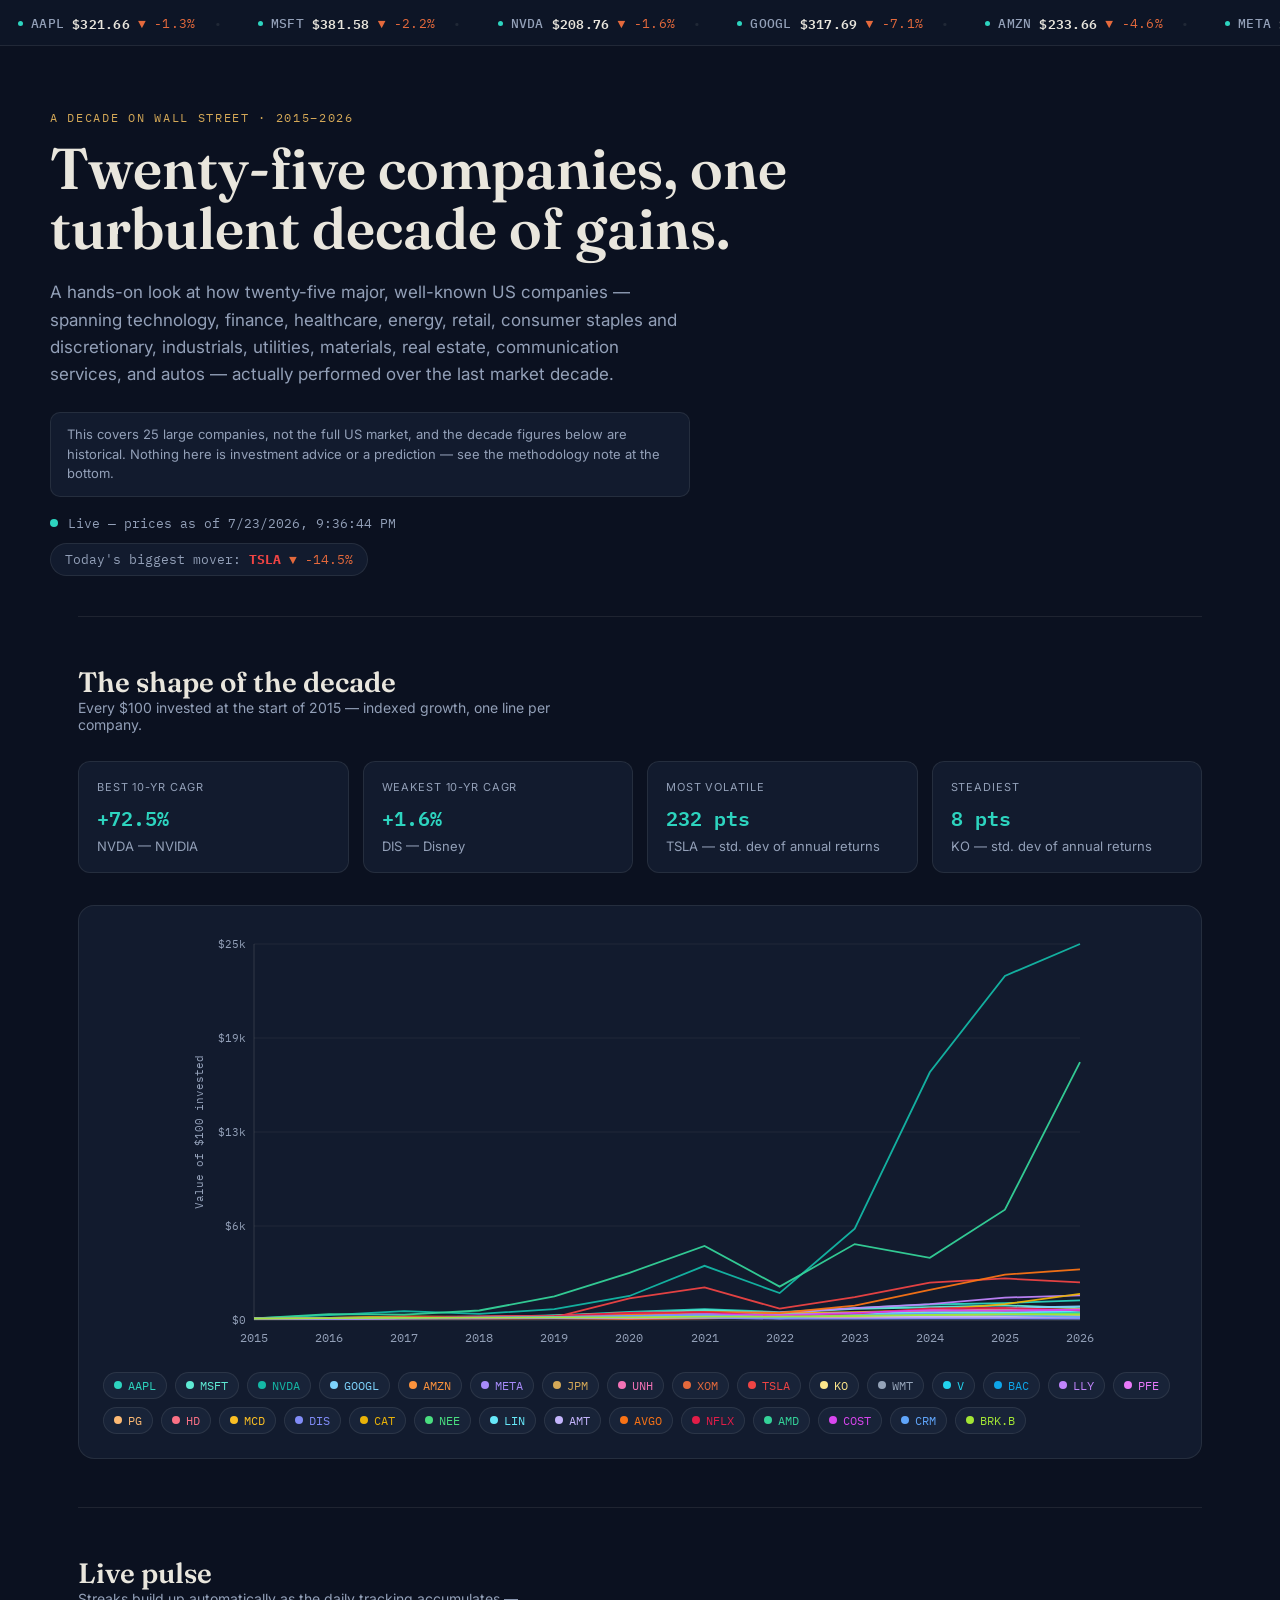
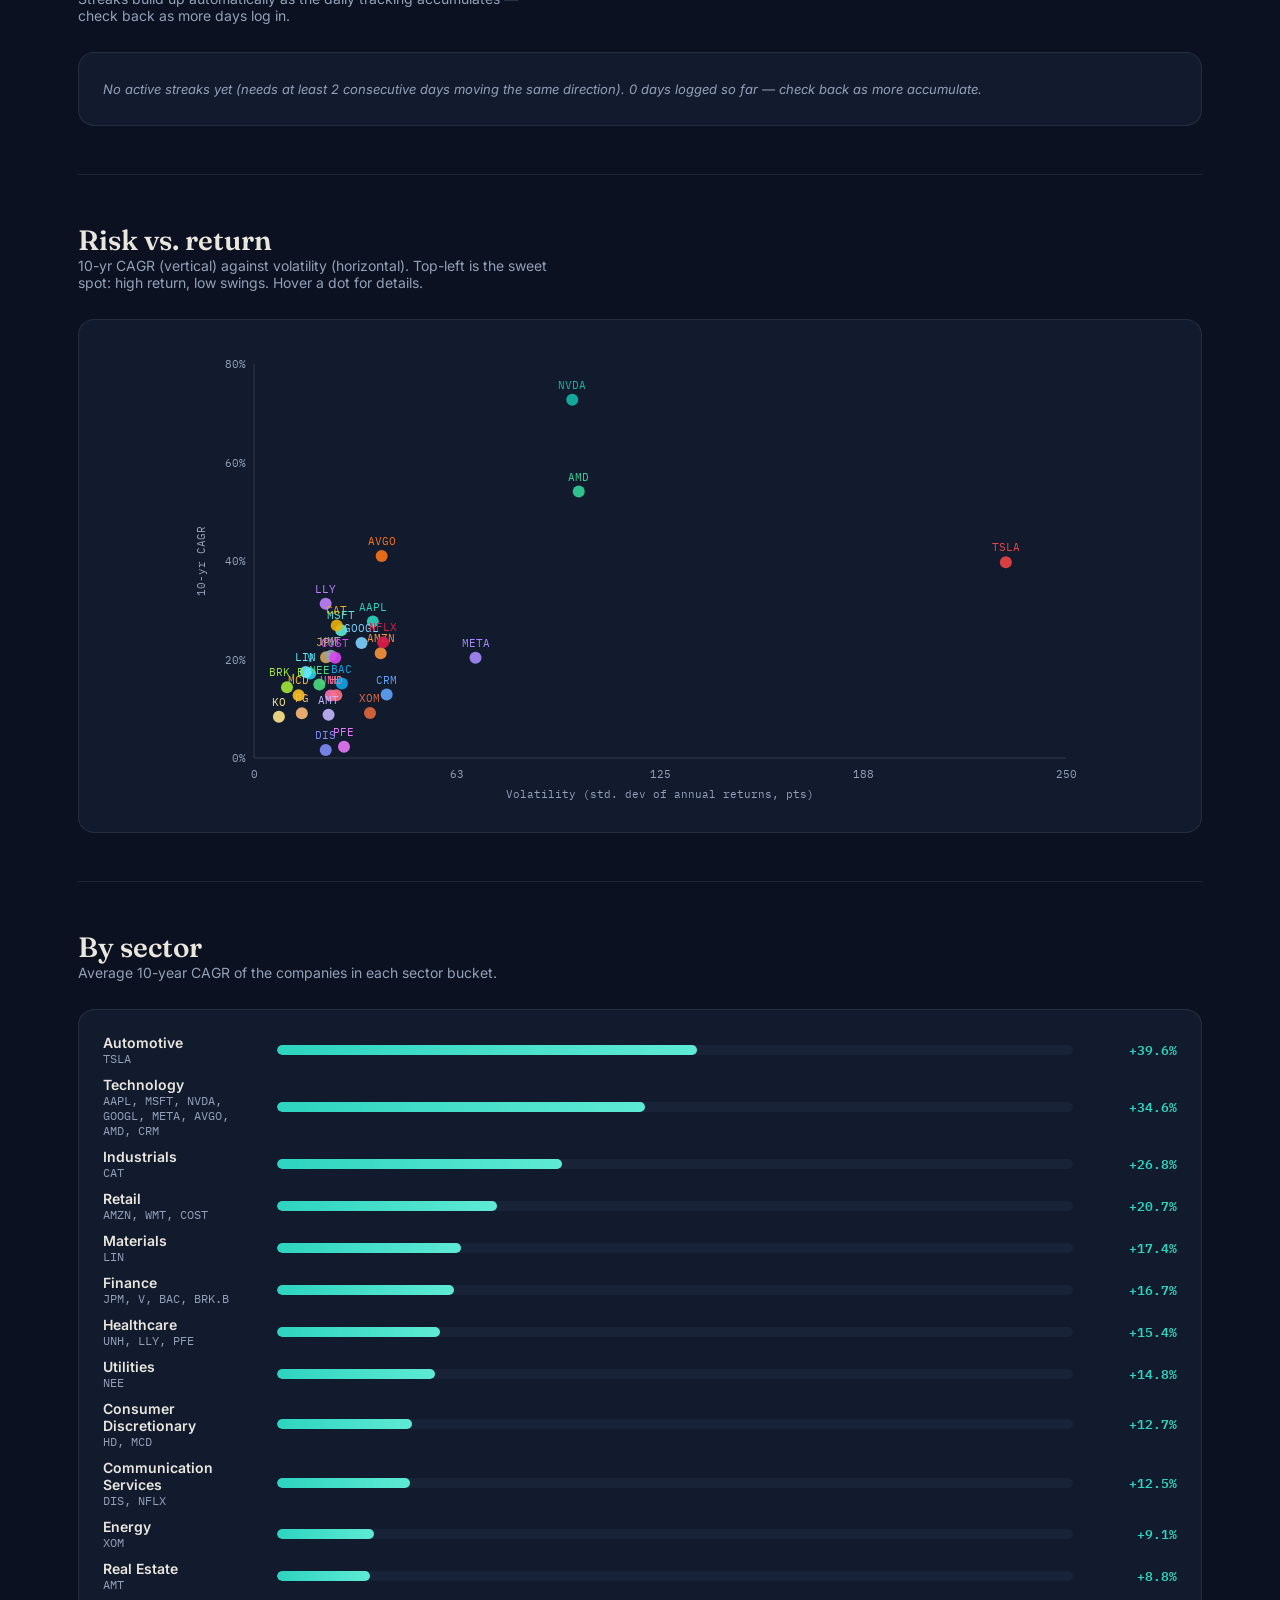
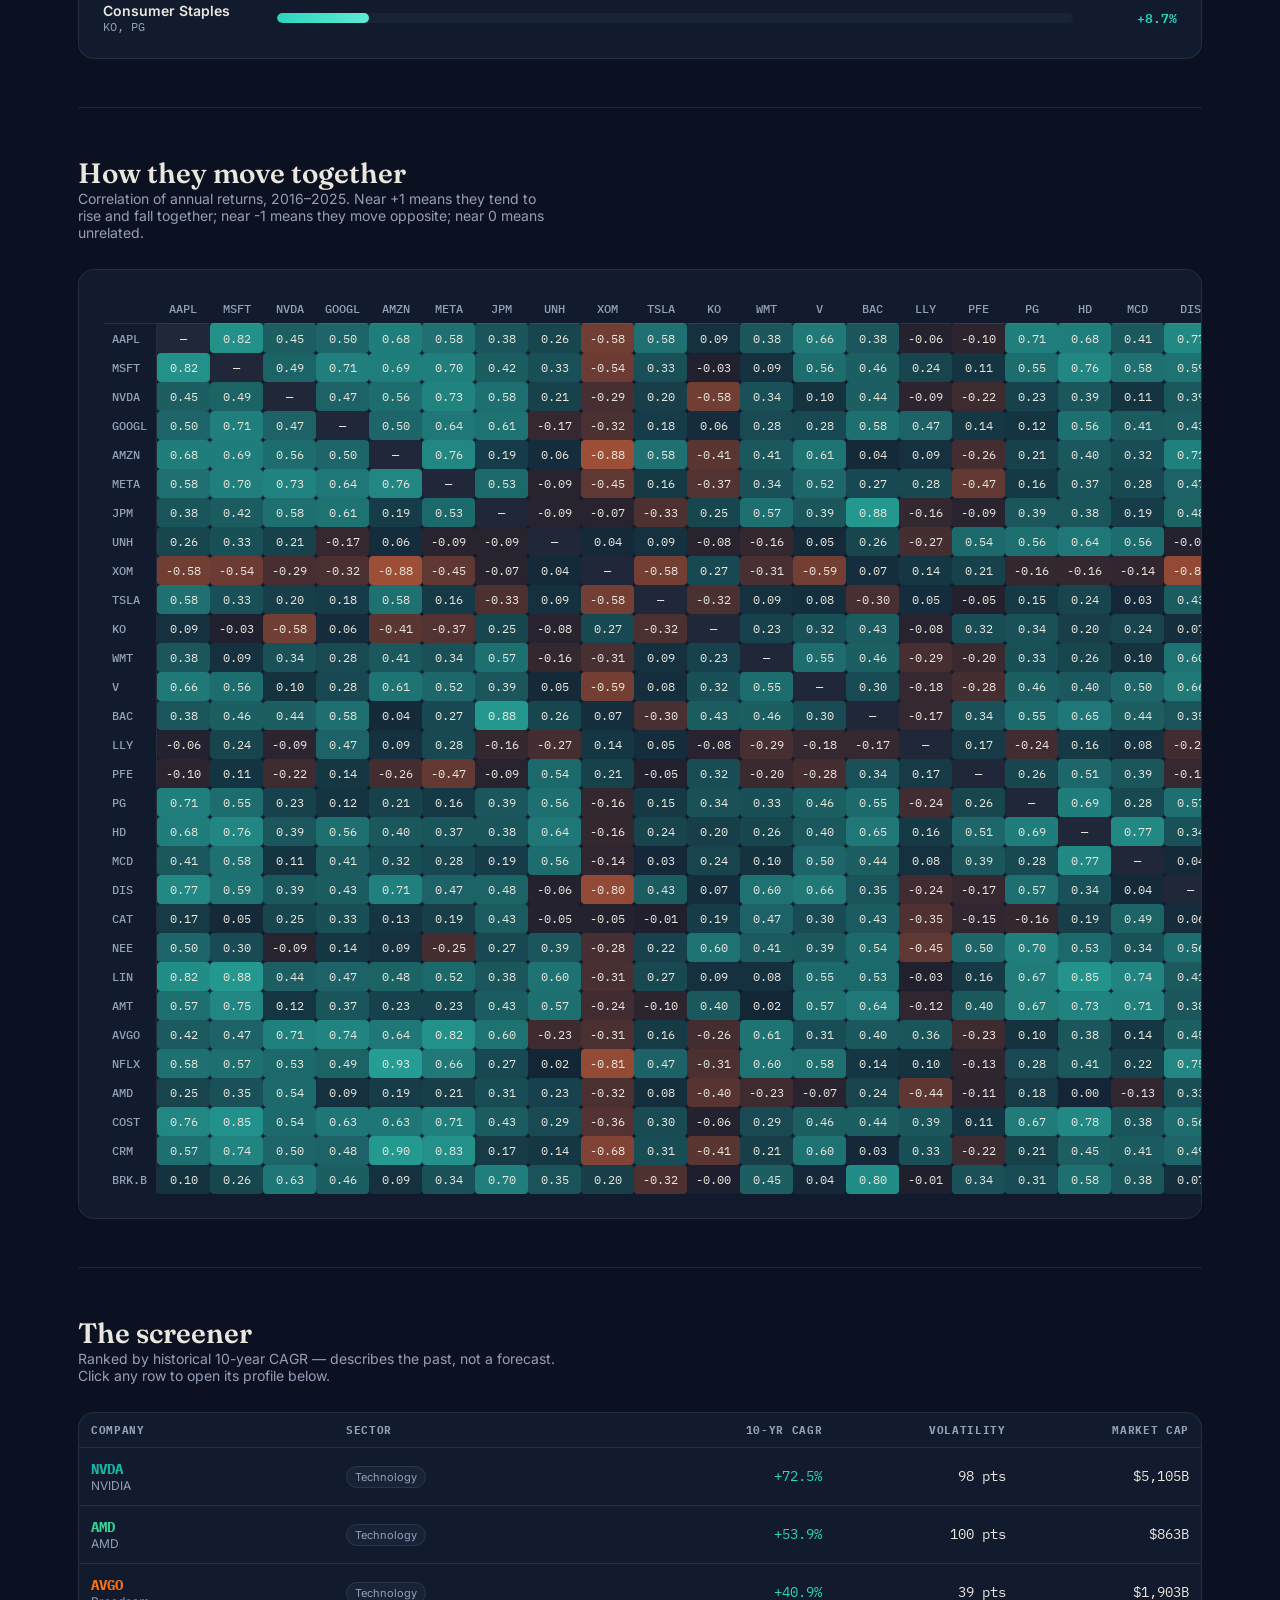
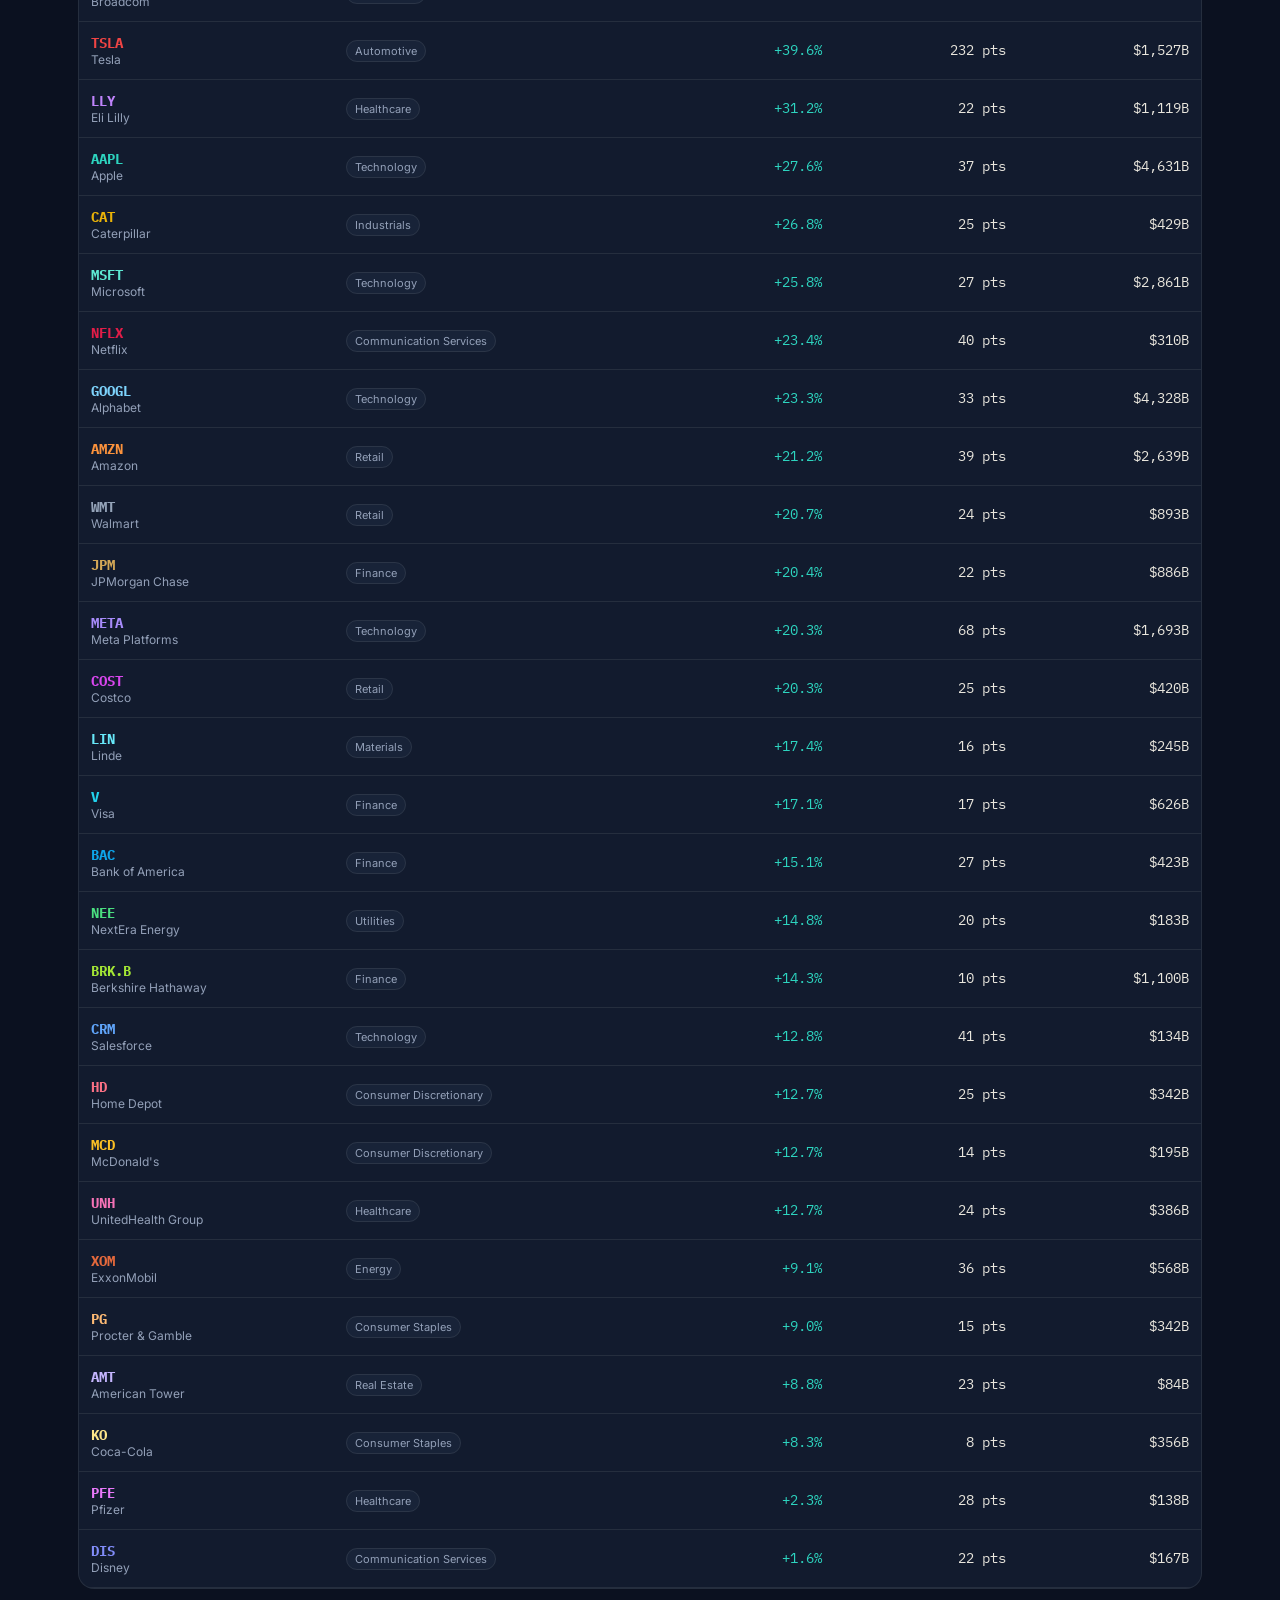
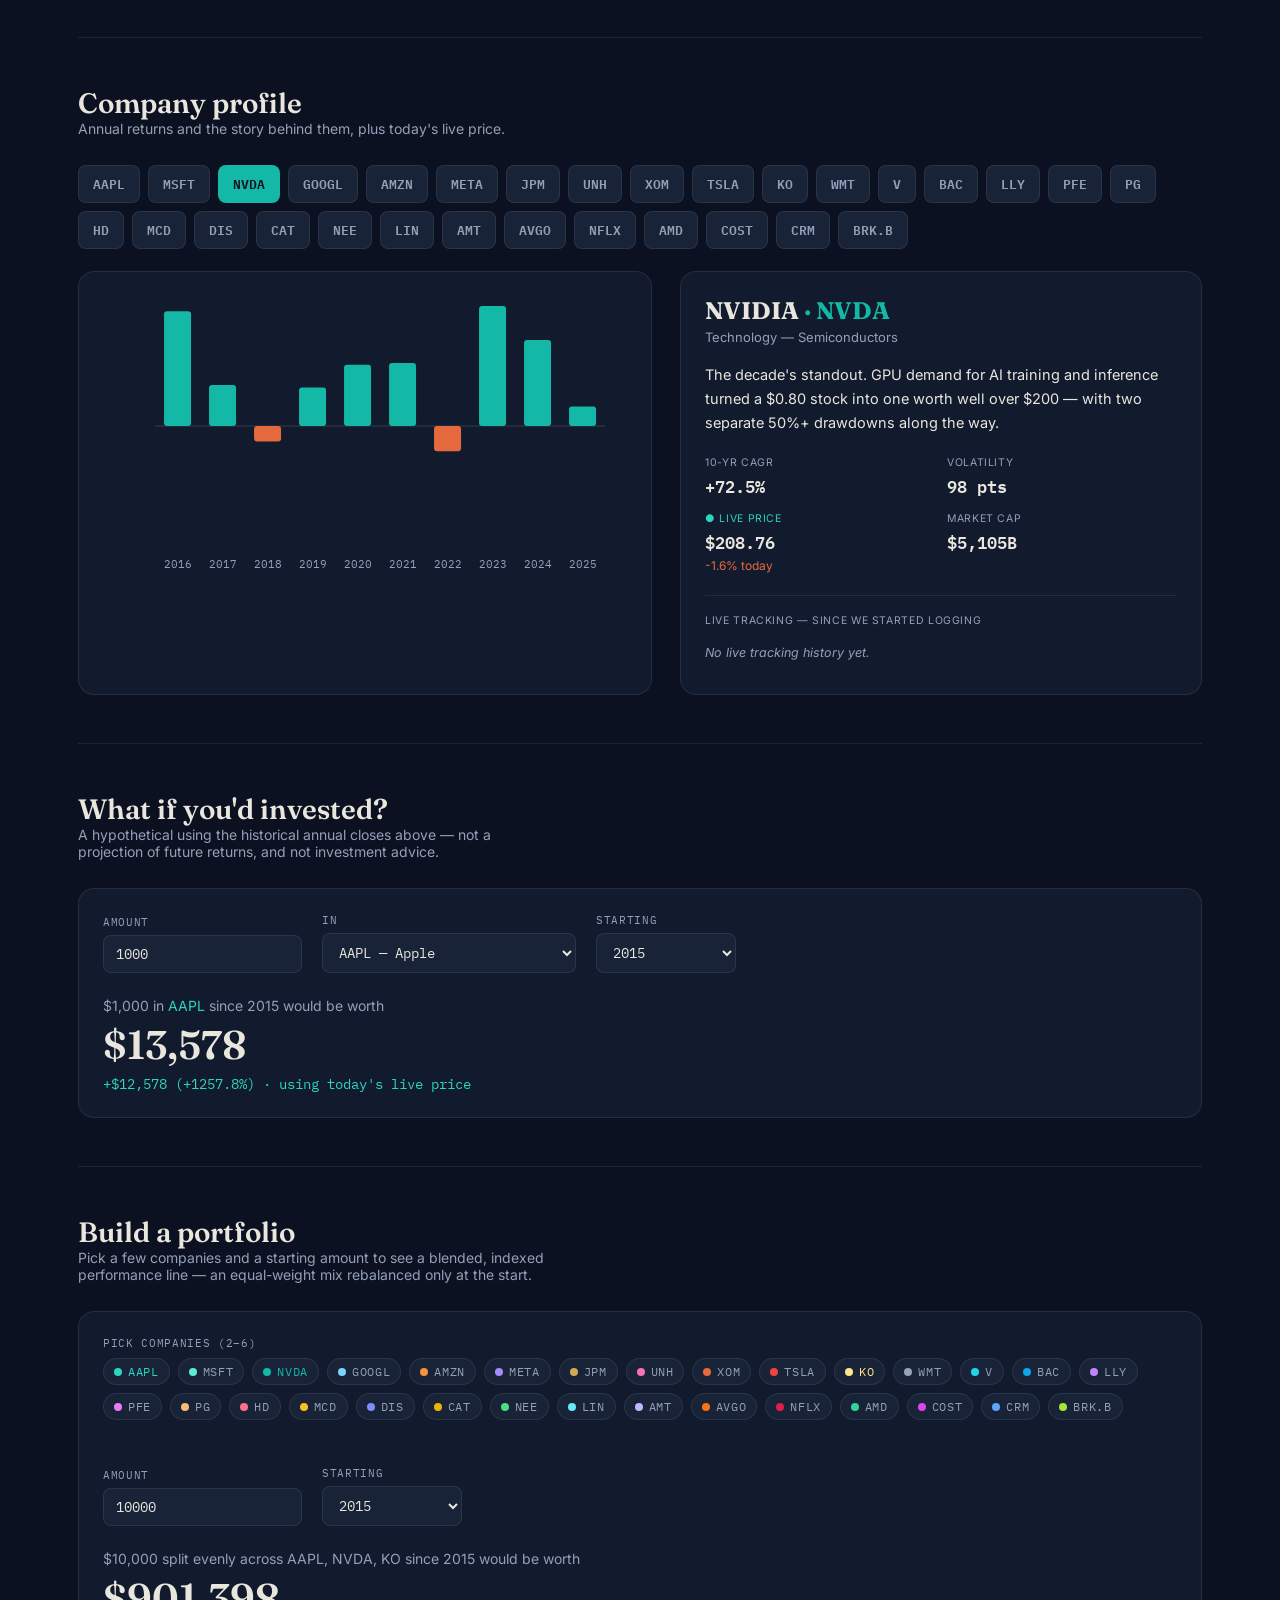
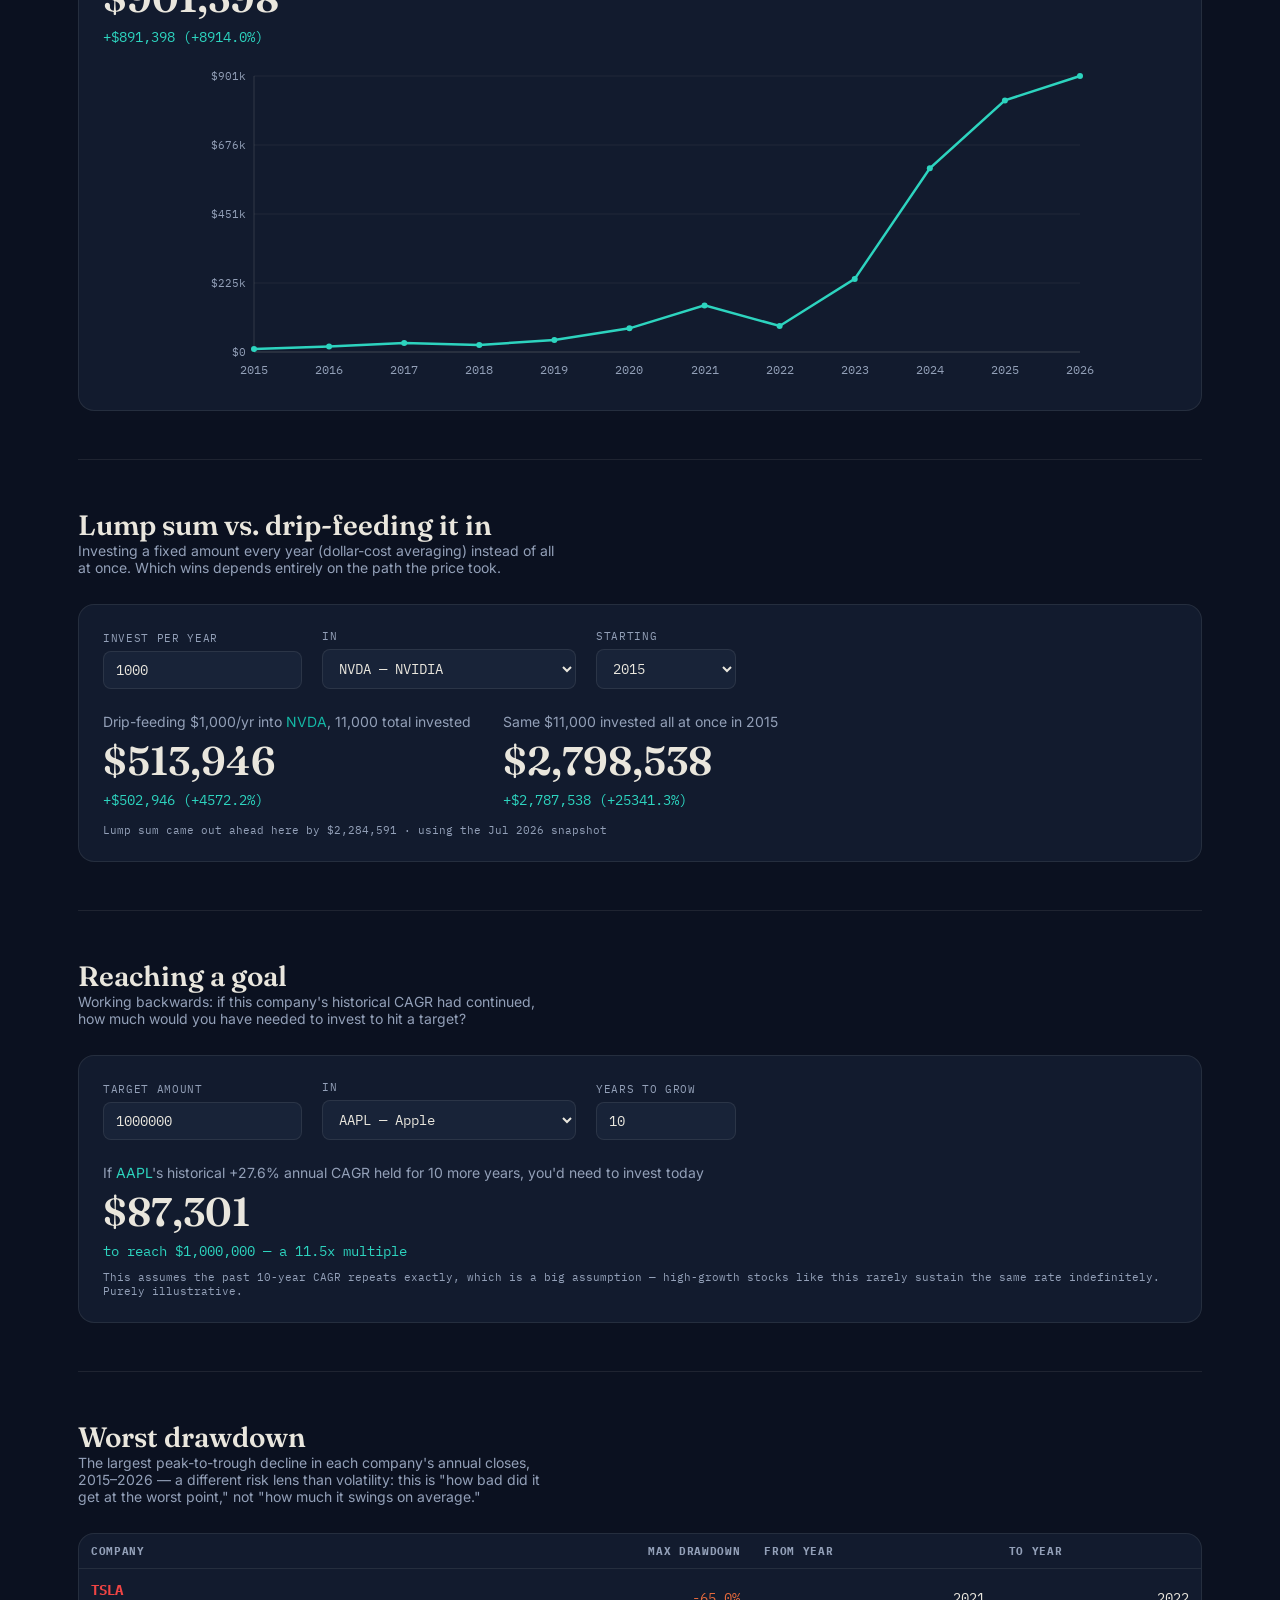
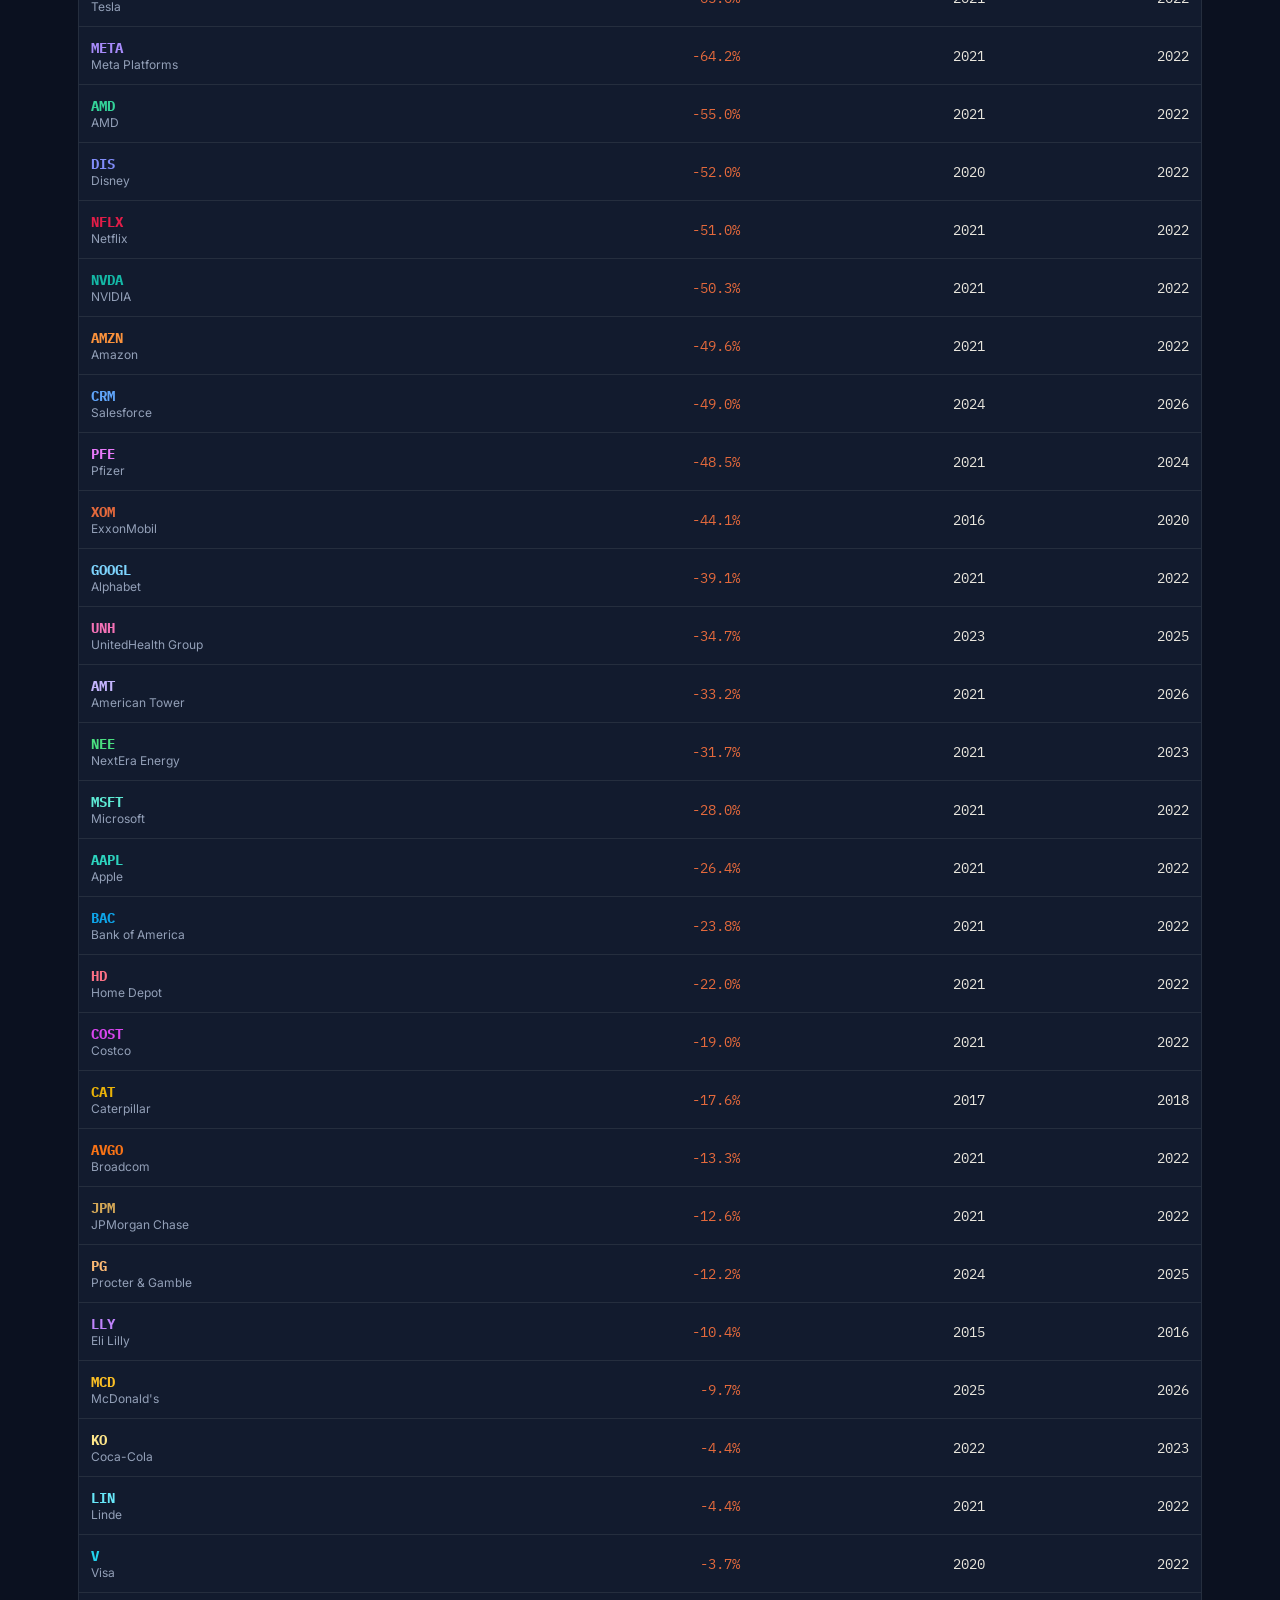
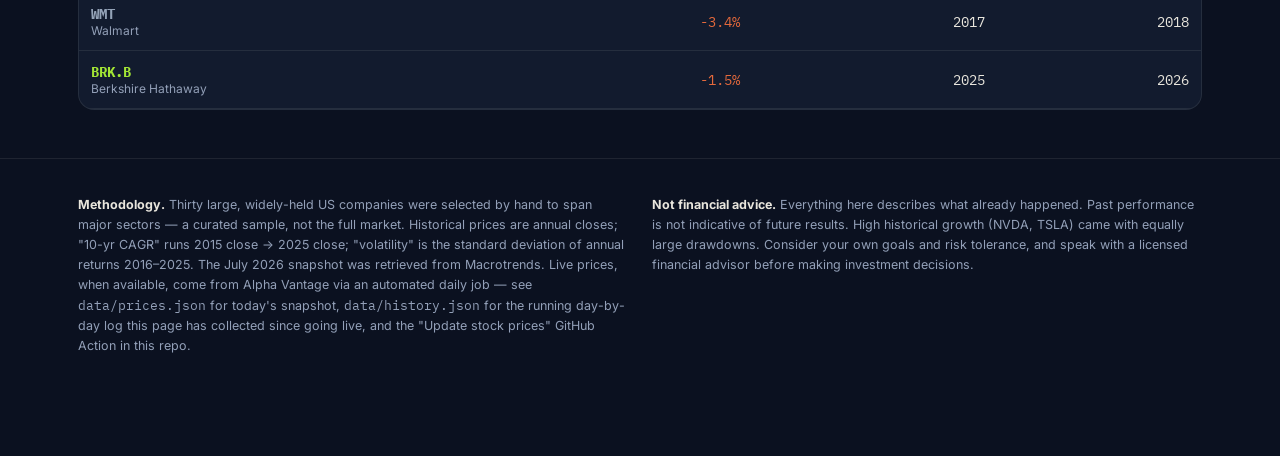
==== index.html @ 4e045236 "Enhance index.html with investment analysis features Added sections for portfolio building, dollar-c" ====
<!DOCTYPE html>
<html lang="en">
<head>
<meta charset="UTF-8" />
<meta name="viewport" content="width=device-width, initial-scale=1.0" />
<title>A Decade on Wall Street</title>
<link rel="preconnect" href="https://fonts.googleapis.com">
<link href="https://fonts.googleapis.com/css2?family=Fraunces:opsz,wght@9..144,400;9..144,500;9..144,600;9..144,700&family=Inter:wght@400;500;600;700&family=IBM+Plex+Mono:wght@400;500;600&display=swap" rel="stylesheet">
<style>
  :root {
    --bg: #0B1120;
    --surface: #121B2E;
    --surface2: #182338;
    --border: rgba(232,230,222,0.09);
    --text: #E9E6DD;
    --text-dim: #93A0B8;
    --teal: #2DD4BF;
    --rust: #E4693C;
    --gold: #D4A857;
  }
  * { box-sizing: border-box; }
  body {
    background: var(--bg); color: var(--text);
    font-family: 'Inter', sans-serif; margin: 0; padding-bottom: 4rem;
  }
  .mono { font-family: 'IBM Plex Mono', monospace; }
 
  /* Ticker tape */
  .tape-outer { overflow: hidden; border-bottom: 1px solid var(--border); background: #0D1526; white-space: nowrap; padding: 10px 0; }
  .tape-track { display: inline-flex; animation: scrollTape 46s linear infinite; }
  @keyframes scrollTape { from { transform: translateX(0); } to { transform: translateX(-50%); } }
  .tape-item { display: inline-flex; align-items: center; gap: 8px; padding: 0 18px; font-family: 'IBM Plex Mono', monospace; font-size: 13px; letter-spacing: 0.02em; }
  .tape-ticker { color: var(--text-dim); font-weight: 500; }
  .tape-price { color: var(--text); font-weight: 600; }
  .tape-val.up { color: var(--teal); }
  .tape-val.down { color: var(--rust); }
  .tape-val.muted { opacity: 0.65; }
  .tape-dot { color: var(--border); margin-left: 10px; }
  .live-pip { width: 5px; height: 5px; border-radius: 50%; background: var(--teal); animation: pulseDot 1.6s ease-in-out infinite; flex-shrink: 0; }
  @keyframes pulseDot { 0%,100% { box-shadow: 0 0 0 0 rgba(45,212,191,0.5); } 50% { box-shadow: 0 0 0 5px rgba(45,212,191,0); } }
 
  .wrap { max-width: 1180px; margin: 0 auto; padding: 0 28px; }
  .hero { padding: 64px 0 40px; }
  .eyebrow { font-family: 'IBM Plex Mono', monospace; font-size: 12px; letter-spacing: 0.14em; text-transform: uppercase; color: var(--gold); margin-bottom: 14px; }
  h1.title { font-family: 'Fraunces', serif; font-size: clamp(2.2rem, 5vw, 3.6rem); font-weight: 600; line-height: 1.05; margin: 0 0 20px; max-width: 760px; }
  .lede { font-size: 17px; line-height: 1.6; color: var(--text-dim); max-width: 640px; margin: 0 0 24px; }
  .chip { display: inline-flex; align-items: flex-start; gap: 8px; background: var(--surface); border: 1px solid var(--border); border-radius: 10px; padding: 12px 16px; font-size: 13px; color: var(--text-dim); max-width: 640px; line-height: 1.5; }
 
  .live-status { display: flex; align-items: center; gap: 10px; flex-wrap: wrap; margin: 18px 0 0; font-family: 'IBM Plex Mono', monospace; font-size: 12.5px; color: var(--text-dim); }
  .live-dot { width: 8px; height: 8px; border-radius: 50%; background: var(--teal); flex-shrink: 0; }
  .live-dot.on { animation: pulseDot 1.6s ease-in-out infinite; }
  .live-dot.off { background: var(--text-dim); }
 
  section { padding: 48px 0; border-top: 1px solid var(--border); }
  .section-head { display: flex; justify-content: space-between; align-items: flex-end; margin-bottom: 28px; flex-wrap: wrap; gap: 12px; }
  h2.section-title { font-family: 'Fraunces', serif; font-size: 28px; font-weight: 600; margin: 0; }
  .section-sub { color: var(--text-dim); font-size: 14px; max-width: 480px; }
 
  .stat-row { display: grid; grid-template-columns: repeat(4, 1fr); gap: 14px; margin-bottom: 32px; }
  .stat-card { background: var(--surface); border: 1px solid var(--border); border-radius: 12px; padding: 18px; }
  .stat-label { font-size: 11px; text-transform: uppercase; letter-spacing: 0.08em; color: var(--text-dim); margin-bottom: 8px; }
  .stat-value { font-family: 'IBM Plex Mono', monospace; font-size: 20px; font-weight: 600; }
  .stat-sub { font-size: 13px; color: var(--text-dim); margin-top: 4px; }
 
  .chart-card { background: var(--surface); border: 1px solid var(--border); border-radius: 16px; padding: 24px; }
  .legend-row { display: flex; flex-wrap: wrap; gap: 8px; margin-top: 18px; }
  .legend-pill { display: inline-flex; align-items: center; gap: 6px; font-family: 'IBM Plex Mono', monospace; font-size: 11.5px; padding: 5px 10px; border-radius: 999px; border: 1px solid var(--border); background: var(--surface2); cursor: pointer; color: var(--text-dim); }
  .legend-pill.active { color: var(--text); }
  .legend-pill .sw { width: 8px; height: 8px; border-radius: 50%; }
 
  .sector-list { display: flex; flex-direction: column; gap: 10px; }
  .sector-row { display: grid; grid-template-columns: 160px 1fr 90px; align-items: center; gap: 14px; }
  .sector-name { font-weight: 600; font-size: 14px; }
  .sector-tickers { font-size: 11.5px; color: var(--text-dim); font-family: 'IBM Plex Mono', monospace; }
  .sector-bar-track { background: var(--surface2); border-radius: 6px; height: 10px; overflow: hidden; }
  .sector-bar-fill { height: 100%; border-radius: 6px; background: linear-gradient(90deg, var(--teal), #5EEAD4); }
  .sector-cagr { font-family: 'IBM Plex Mono', monospace; font-size: 13px; text-align: right; color: var(--teal); font-weight: 600; }
 
  table.screener { width: 100%; border-collapse: collapse; font-size: 13.5px; }
  table.screener th { text-align: left; font-family: 'IBM Plex Mono', monospace; font-size: 11px; text-transform: uppercase; letter-spacing: 0.06em; color: var(--text-dim); padding: 10px 12px; border-bottom: 1px solid var(--border); cursor: pointer; user-select: none; white-space: nowrap; }
  table.screener th:hover { color: var(--text); }
  table.screener td { padding: 12px; border-bottom: 1px solid var(--border); vertical-align: middle; }
  table.screener tr.row:hover td { background: var(--surface2); cursor: pointer; }
  .row-ticker { font-family: 'IBM Plex Mono', monospace; font-weight: 700; }
  .row-name { color: var(--text-dim); font-size: 12px; }
  .cell-num { font-family: 'IBM Plex Mono', monospace; text-align: right; }
  .cell-num.up { color: var(--teal); }
  .cell-num.down { color: var(--rust); }
  .sector-tag { font-size: 11px; padding: 3px 8px; border-radius: 999px; background: var(--surface2); color: var(--text-dim); border: 1px solid var(--border); }
 
  .deepdive-grid { display: grid; grid-template-columns: 1.1fr 1fr; gap: 28px; }
  .ticker-pills { display: flex; flex-wrap: wrap; gap: 8px; margin-bottom: 22px; }
  .pill { font-family: 'IBM Plex Mono', monospace; font-size: 13px; font-weight: 600; padding: 7px 14px; border-radius: 8px; border: 1px solid var(--border); background: var(--surface2); cursor: pointer; color: var(--text-dim); }
  .pill.active { color: #0B1120; border-color: transparent; }
  .dd-name { font-family: 'Fraunces', serif; font-size: 24px; margin: 0 0 4px; }
  .dd-sub { color: var(--text-dim); font-size: 13px; margin-bottom: 18px; }
  .dd-blurb { font-size: 14.5px; line-height: 1.65; margin-bottom: 22px; }
  .dd-stats { display: grid; grid-template-columns: repeat(2, 1fr); gap: 12px; }
  .dd-stat-label { font-size: 10.5px; text-transform: uppercase; letter-spacing: .06em; color: var(--text-dim); }
  .dd-stat-value { font-family: 'IBM Plex Mono', monospace; font-size: 17px; font-weight: 600; margin-top: 3px; }
  .dd-stat-delta { font-size: 12px; margin-top: 2px; }
 
  .spark-section { margin-top: 22px; padding-top: 18px; border-top: 1px solid var(--border); }
  .spark-svg { width: 100%; height: 60px; display: block; }
  .spark-caption { font-family: 'IBM Plex Mono', monospace; font-size: 11px; color: var(--text-dim); margin-top: 6px; }
  .spark-empty { font-size: 12.5px; color: var(--text-dim); font-style: italic; padding: 10px 0; }
 
  .mover-banner {
    display: inline-flex; align-items: center; gap: 8px; margin-top: 12px;
    font-family: 'IBM Plex Mono', monospace; font-size: 13px;
    background: var(--surface); border: 1px solid var(--border); border-radius: 999px;
    padding: 7px 14px;
  }
  .mover-banner .mv-label { color: var(--text-dim); }
  .mover-banner .mv-ticker { font-weight: 700; }
 
  .pulse-empty { font-size: 13px; color: var(--text-dim); font-style: italic; padding: 4px 0; }
  .pulse-grid { display: flex; flex-wrap: wrap; gap: 10px; }
  .pulse-badge {
    display: inline-flex; align-items: center; gap: 8px;
    background: var(--surface2); border: 1px solid var(--border); border-radius: 10px;
    padding: 10px 14px; font-family: 'IBM Plex Mono', monospace; font-size: 13px;
  }
  .pulse-badge .pb-ticker { font-weight: 700; }
  .pulse-badge .pb-streak.up { color: var(--teal); }
  .pulse-badge .pb-streak.down { color: var(--rust); }
 
  table.corr-table { border-collapse: collapse; font-family: 'IBM Plex Mono', monospace; font-size: 11.5px; }
  table.corr-table th, table.corr-table td { padding: 7px 9px; text-align: center; white-space: nowrap; }
  table.corr-table thead th { color: var(--text-dim); font-weight: 500; border-bottom: 1px solid var(--border); }
  table.corr-table tbody th { color: var(--text-dim); font-weight: 500; text-align: left; border-right: 1px solid var(--border); }
  table.corr-table td { color: var(--text); border-radius: 4px; }
 
  .whatif-controls { display: flex; flex-wrap: wrap; gap: 20px; align-items: flex-end; margin-bottom: 24px; }
  .whatif-controls label { display: flex; flex-direction: column; gap: 6px; font-size: 11px; text-transform: uppercase; letter-spacing: 0.06em; color: var(--text-dim); font-family: 'IBM Plex Mono', monospace; }
  .whatif-controls input, .whatif-controls select {
    background: var(--surface2); border: 1px solid var(--border); color: var(--text);
    font-family: 'IBM Plex Mono', monospace; font-size: 14px; padding: 9px 12px; border-radius: 8px;
    min-width: 140px;
  }
  .whatif-controls input:focus, .whatif-controls select:focus { outline: 1px solid var(--teal); }
  .wi-headline { font-size: 14px; color: var(--text-dim); }
  .wi-value { font-family: 'Fraunces', serif; font-size: 40px; font-weight: 600; margin: 6px 0; }
  .wi-gain { font-family: 'IBM Plex Mono', monospace; font-size: 14px; }
  .wi-gain.up { color: var(--teal); }
  .wi-gain.down { color: var(--rust); }
 
  footer { border-top: 1px solid var(--border); padding: 36px 0; }
  .foot-grid { display: grid; grid-template-columns: 1fr 1fr; gap: 24px; font-size: 12.5px; color: var(--text-dim); line-height: 1.6; }
 
  @media (max-width: 860px) {
    .stat-row { grid-template-columns: repeat(2, 1fr); }
    .deepdive-grid { grid-template-columns: 1fr; }
    .foot-grid { grid-template-columns: 1fr; }
  }
</style>
</head>
<body>
 
<div class="tape-outer"><div class="tape-track" id="tape"></div></div>
 
<div class="wrap hero">
  <div class="eyebrow">A DECADE ON WALL STREET · 2015–2026</div>
  <h1 class="title">Twenty-five companies, one turbulent decade of gains.</h1>
  <p class="lede">A hands-on look at how twenty-five major, well-known US companies — spanning technology, finance, healthcare, energy, retail, consumer staples and discretionary, industrials, utilities, materials, real estate, communication services, and autos — actually performed over the last market decade.</p>
  <div class="chip">This covers 25 large companies, not the full US market, and the decade figures below are historical. Nothing here is investment advice or a prediction — see the methodology note at the bottom.</div>
  <div class="live-status" id="liveStatus">
    <span class="live-dot off"></span><span>Loading live prices…</span>
  </div>
  <div id="moverBanner"></div>
</div>
 
<div class="wrap">
  <section>
    <div class="section-head">
      <div>
        <h2 class="section-title">The shape of the decade</h2>
        <div class="section-sub">Every $100 invested at the start of 2015 — indexed growth, one line per company.</div>
      </div>
    </div>
    <div class="stat-row" id="statRow"></div>
    <div class="chart-card">
      <svg id="growthChart" viewBox="0 0 900 420" style="width:100%; height:420px;"></svg>
      <div class="legend-row" id="legendRow"></div>
    </div>
  </section>
 
  <section>
    <div class="section-head">
      <div>
        <h2 class="section-title">Live pulse</h2>
        <div class="section-sub">Streaks build up automatically as the daily tracking accumulates — check back as more days log in.</div>
      </div>
    </div>
    <div class="chart-card"><div id="pulseSection"></div></div>
  </section>
 
  <section>
    <div class="section-head">
      <div>
        <h2 class="section-title">Risk vs. return</h2>
        <div class="section-sub">10-yr CAGR (vertical) against volatility (horizontal). Top-left is the sweet spot: high return, low swings. Hover a dot for details.</div>
      </div>
    </div>
    <div class="chart-card"><svg id="riskReturnChart" viewBox="0 0 900 460" style="width:100%; height:460px;"></svg></div>
  </section>

  <section>
    <div class="section-head">
      <div>
        <h2 class="section-title">By sector</h2>
        <div class="section-sub">Average 10-year CAGR of the companies in each sector bucket.</div>
      </div>
    </div>
    <div class="chart-card"><div class="sector-list" id="sectorList"></div></div>
  </section>
 
  <section>
    <div class="section-head">
      <div>
        <h2 class="section-title">How they move together</h2>
        <div class="section-sub">Correlation of annual returns, 2016–2025. Near +1 means they tend to rise and fall together; near -1 means they move opposite; near 0 means unrelated.</div>
      </div>
    </div>
    <div class="chart-card" style="overflow-x:auto;"><div id="corrMatrix"></div></div>
  </section>
 
  <section>
    <div class="section-head">
      <div>
        <h2 class="section-title">The screener</h2>
        <div class="section-sub">Ranked by historical 10-year CAGR — describes the past, not a forecast. Click any row to open its profile below.</div>
      </div>
    </div>
    <div class="chart-card" style="padding:0; overflow-x:auto;">
      <table class="screener">
        <thead>
          <tr>
            <th data-key="ticker">Company</th>
            <th data-key="sector">Sector</th>
            <th data-key="cagr10" style="text-align:right">10-yr CAGR</th>
            <th data-key="vol" style="text-align:right">Volatility</th>
            <th data-key="marketCap" style="text-align:right">Market Cap</th>
          </tr>
        </thead>
        <tbody id="screenerBody"></tbody>
      </table>
    </div>
  </section>
 
  <section>
    <div class="section-head">
      <div>
        <h2 class="section-title">Company profile</h2>
        <div class="section-sub">Annual returns and the story behind them, plus today's live price.</div>
      </div>
    </div>
    <div class="ticker-pills" id="tickerPills"></div>
    <div class="deepdive-grid">
      <div class="chart-card"><svg id="returnsChart" viewBox="0 0 500 280" style="width:100%; height:280px;"></svg></div>
      <div class="chart-card" id="profileCard"></div>
    </div>
  </section>
 
  <section>
    <div class="section-head">
      <div>
        <h2 class="section-title">What if you'd invested?</h2>
        <div class="section-sub">A hypothetical using the historical annual closes above — not a projection of future returns, and not investment advice.</div>
      </div>
    </div>
    <div class="chart-card">
      <div class="whatif-controls">
        <label>Amount
          <input type="number" id="wiAmount" value="1000" min="1" step="100">
        </label>
        <label>In
          <select id="wiTicker"></select>
        </label>
        <label>Starting
          <select id="wiYear"></select>
        </label>
      </div>
      <div id="wiResult"></div>
    </div>
  </section>

  <section>
    <div class="section-head">
      <div>
        <h2 class="section-title">Build a portfolio</h2>
        <div class="section-sub">Pick a few companies and a starting amount to see a blended, indexed performance line — an equal-weight mix rebalanced only at the start.</div>
      </div>
    </div>
    <div class="chart-card">
      <div class="whatif-controls" style="align-items:flex-start;">
        <label style="min-width:100%">Pick companies (2–6)
          <div class="ticker-pills" id="pfPills" style="margin-top:2px"></div>
        </label>
      </div>
      <div class="whatif-controls">
        <label>Amount
          <input type="number" id="pfAmount" value="10000" min="1" step="500">
        </label>
        <label>Starting
          <select id="pfYear"></select>
        </label>
      </div>
      <div id="pfResult" style="margin-bottom:16px"></div>
      <svg id="portfolioChart" viewBox="0 0 900 320" style="width:100%; height:320px;"></svg>
    </div>
  </section>

  <section>
    <div class="section-head">
      <div>
        <h2 class="section-title">Lump sum vs. drip-feeding it in</h2>
        <div class="section-sub">Investing a fixed amount every year (dollar-cost averaging) instead of all at once. Which wins depends entirely on the path the price took.</div>
      </div>
    </div>
    <div class="chart-card">
      <div class="whatif-controls">
        <label>Invest per year
          <input type="number" id="dcaAmount" value="1000" min="1" step="100">
        </label>
        <label>In
          <select id="dcaTicker"></select>
        </label>
        <label>Starting
          <select id="dcaYear"></select>
        </label>
      </div>
      <div id="dcaResult"></div>
    </div>
  </section>

  <section>
    <div class="section-head">
      <div>
        <h2 class="section-title">Reaching a goal</h2>
        <div class="section-sub">Working backwards: if this company's historical CAGR had continued, how much would you have needed to invest to hit a target?</div>
      </div>
    </div>
    <div class="chart-card">
      <div class="whatif-controls">
        <label>Target amount
          <input type="number" id="goalTarget" value="1000000" min="1" step="10000">
        </label>
        <label>In
          <select id="goalTicker"></select>
        </label>
        <label>Years to grow
          <input type="number" id="goalYears" value="10" min="1" max="50" step="1">
        </label>
      </div>
      <div id="goalResult"></div>
    </div>
  </section>

  <section>
    <div class="section-head">
      <div>
        <h2 class="section-title">Worst drawdown</h2>
        <div class="section-sub">The largest peak-to-trough decline in each company's annual closes, 2015–2026 — a different risk lens than volatility: this is "how bad did it get at the worst point," not "how much it swings on average."</div>
      </div>
    </div>
    <div class="chart-card" style="padding:0; overflow-x:auto;">
      <table class="screener">
        <thead>
          <tr>
            <th>Company</th>
            <th style="text-align:right">Max drawdown</th>
            <th>From year</th>
            <th>To year</th>
          </tr>
        </thead>
        <tbody id="drawdownBody"></tbody>
      </table>
    </div>
  </section>
</div>
 
<footer>
  <div class="wrap foot-grid">
    <div><strong style="color:var(--text)">Methodology.</strong> Thirty large, widely-held US companies were selected by hand to span major sectors — a curated sample, not the full market. Historical prices are annual closes; "10-yr CAGR" runs 2015 close → 2025 close; "volatility" is the standard deviation of annual returns 2016–2025. The July 2026 snapshot was retrieved from Macrotrends. Live prices, when available, come from Alpha Vantage via an automated daily job — see <span class="mono">data/prices.json</span> for today's snapshot, <span class="mono">data/history.json</span> for the running day-by-day log this page has collected since going live, and the "Update stock prices" GitHub Action in this repo.</div>
    <div><strong style="color:var(--text)">Not financial advice.</strong> Everything here describes what already happened. Past performance is not indicative of future results. High historical growth (NVDA, TSLA) came with equally large drawdowns. Consider your own goals and risk tolerance, and speak with a licensed financial advisor before making investment decisions.</div>
  </div>
</footer>
 
<script>
/* ---------------------------------------------------------------------
   DATA — 30-company dataset spanning 13 sectors.
--------------------------------------------------------------------- */
const STOCKS = [
  { ticker:"AAPL", name:"Apple", sector:"Technology", industry:"Consumer Hardware", marketCap:4631, color:"#2DD4BF",
    blurb:"iPhone-era compounding continued into the AI decade. Services revenue and a relentless buyback program turned steady unit growth into one of the market's most reliable long-run compounders.",
    prices:{2015:23.69,2016:26.65,2017:39.56,2018:37.43,2019:70.72,2020:128.93,2021:173.60,2022:127.76,2023:190.38,2024:248.83,2025:271.36,2026:315.32}},
  { ticker:"MSFT", name:"Microsoft", sector:"Technology", industry:"Software", marketCap:2861, color:"#5EEAD4",
    blurb:"The cloud pivot paid off. Azure and the shift to subscriptions reset Microsoft's growth trajectory for most of the decade, though 2026 has brought a pullback from AI-capex worries.",
    prices:{2015:48.36,2016:55.66,2017:78.32,2018:94.61,2019:149.07,2020:212.48,2021:323.98,2022:233.18,2023:368.87,2024:416.56,2025:481.48,2026:385.10}},
  { ticker:"NVDA", name:"NVIDIA", sector:"Technology", industry:"Semiconductors", marketCap:5105, color:"#14B8A6",
    blurb:"The decade's standout. GPU demand for AI training and inference turned a $0.80 stock into one worth well over $200 — with two separate 50%+ drawdowns along the way.",
    prices:{2015:0.80,2016:2.63,2017:4.78,2018:3.31,2019:5.85,2020:13.00,2021:29.32,2022:14.58,2023:49.43,2024:134.09,2025:186.27,2026:203.53}},
  { ticker:"GOOGL", name:"Alphabet", sector:"Technology", industry:"Internet Services", marketCap:4328, color:"#7DD3FC",
    blurb:"Search dominance funded a long cloud and AI build-out. A rough 2022 gave way to a sharp AI-driven rebound in 2025.",
    prices:{2015:38.56,2016:39.27,2017:52.21,2018:51.79,2019:66.38,2020:86.86,2021:143.58,2022:87.45,2023:138.46,2024:188.32,2025:312.59,2026:357.18}},
  { ticker:"AMZN", name:"Amazon", sector:"Retail", industry:"Internet Commerce", marketCap:2639, color:"#FB923C",
    blurb:"E-commerce scale plus AWS's high-margin cloud business. A brutal 2022 was followed by a sharp recovery as profitability came back into focus.",
    prices:{2015:33.79,2016:37.49,2017:58.47,2018:75.10,2019:92.39,2020:162.85,2021:166.72,2022:84.00,2023:151.94,2024:219.39,2025:230.82,2026:245.34}},
  { ticker:"META", name:"Meta Platforms", sector:"Technology", industry:"Internet Software", marketCap:1693, color:"#A78BFA",
    blurb:"From 'metaverse' skepticism in 2022 (down 64%) to an efficiency-and-AI-driven rebound that nearly tripled the stock in 2023 alone.",
    prices:{2015:103.75,2016:114.05,2017:174.92,2018:129.95,2019:203.46,2020:270.78,2021:333.42,2022:119.29,2023:350.88,2024:582.63,2025:658.92,2026:669.21}},
  { ticker:"JPM", name:"JPMorgan Chase", sector:"Finance", industry:"Investment Banking", marketCap:886, color:"#D4A857",
    blurb:"Steady compounding through a full rate cycle. Higher-for-longer interest rates after 2022 boosted net interest income.",
    prices:{2015:49.68,2016:66.83,2017:84.72,2018:79.11,2019:116.49,2020:110.04,2021:140.57,2022:122.80,2023:160.41,2024:231.46,2025:317.71,2026:335.47}},
  { ticker:"UNH", name:"UnitedHealth Group", sector:"Healthcare", industry:"Managed Care", marketCap:386, color:"#F472B6",
    blurb:"A decade-long run of steady growth was interrupted hard in 2025 — a 33% single-year decline tied to rising medical costs and margin pressure.",
    prices:{2015:98.89,2016:136.87,2017:191.40,2018:219.20,2019:263.04,2020:318.94,2021:463.11,2022:495.23,2023:499.14,2024:487.11,2025:325.70,2026:424.62}},
  { ticker:"XOM", name:"ExxonMobil", sector:"Energy", industry:"Oil & Gas Integrated", marketCap:568, color:"#E4693C",
    blurb:"Energy's boom-bust cycle on full display: a weak 2015–2020 stretch followed by an 87% surge in 2022 as energy prices spiked.",
    prices:{2015:49.62,2016:59.48,2017:57.22,2018:48.58,2019:52.10,2020:33.23,2021:52.37,2022:98.16,2023:92.02,2024:102.38,2025:118.74,2026:137.09}},
  { ticker:"TSLA", name:"Tesla", sector:"Automotive", industry:"EV Manufacturing", marketCap:1527, color:"#EF4444",
    blurb:"The most volatile name in this set — a 743% single-year gain in 2020 and a 65% single-year loss in 2022.",
    prices:{2015:16.00,2016:14.25,2017:20.76,2018:22.19,2019:27.89,2020:235.22,2021:352.26,2022:123.18,2023:248.48,2024:403.84,2025:449.72,2026:407.76}},
  { ticker:"KO", name:"Coca-Cola", sector:"Consumer Staples", industry:"Beverages", marketCap:356, color:"#FDE68A",
    blurb:"The steadiest name in the group. No single year with a loss greater than 4.4%, plus a long dividend history.",
    prices:{2015:30.96,2016:30.85,2017:35.29,2018:37.68,2019:45.44,2020:46.56,2021:51.85,2022:57.36,2023:54.81,2024:59.68,2025:68.99,2026:83.49}},
  { ticker:"WMT", name:"Walmart", sector:"Retail", industry:"Supermarket Chains", marketCap:893, color:"#94A3B8",
    blurb:"Quiet compounding through grocery execution and e-commerce, with a sharp acceleration in 2023–2024 as omnichannel investments paid off.",
    prices:{2015:16.96,2016:19.68,2017:28.85,2018:27.86,2019:36.26,2020:44.72,2021:45.60,2022:45.39,2023:51.23,2024:89.14,2025:110.97,2026:113.90}},
  { ticker:"V", name:"Visa", sector:"Finance", industry:"Payments", marketCap:626, color:"#22D3EE",
    blurb:"Payments infrastructure with a toll-booth business model — steady double-digit growth through the decade as global card spending compounded, with barely a down year.",
    prices:{2015:72.00,2016:72.99,2017:107.42,2018:125.13,2019:179.35,2020:210.06,2021:209.40,2022:202.27,2023:255.48,2024:312.51,2025:349.26,2026:357.75}},
  { ticker:"BAC", name:"Bank of America", sector:"Finance", industry:"Banking", marketCap:423, color:"#0EA5E9",
    blurb:"The most volatile of the big banks in this set. A brutal 2022, then two straight years of 28%+ gains as rate cuts and a strong consumer lifted the stock to new highs.",
    prices:{2015:13.37,2016:17.83,2017:24.20,2018:20.57,2019:30.07,2020:26.57,2021:39.76,2022:30.28,2023:31.75,2024:42.49,2025:54.41,2026:59.50}},
  { ticker:"LLY", name:"Eli Lilly", sector:"Healthcare", industry:"Pharmaceuticals", marketCap:1119, color:"#C084FC",
    blurb:"GLP-1 weight-loss and diabetes drugs turned Eli Lilly into one of the most valuable healthcare companies in the world — three consecutive years of 33%+ gains from 2023 to 2025.",
    prices:{2015:70.75,2016:63.41,2017:74.72,2018:104.95,2019:121.89,2020:159.71,2021:265.23,2022:356.05,2023:572.91,2024:763.69,2025:1071.05,2026:1181.87}},
  { ticker:"PFE", name:"Pfizer", sector:"Healthcare", industry:"Pharmaceuticals", marketCap:138, color:"#E879F9",
    blurb:"The COVID-vaccine windfall came and went. After peaking near $48 in 2021, the stock has spent four years searching for a bottom — a reminder that a blockbuster product doesn't guarantee lasting gains.",
    prices:{2015:19.25,2016:20.10,2017:23.30,2018:29.09,2019:27.08,2020:27.91,2021:46.52,2022:41.68,2023:24.48,2024:23.94,2025:24.09,2026:24.48}},
  { ticker:"PG", name:"Procter & Gamble", sector:"Consumer Staples", industry:"Household Products", marketCap:342, color:"#FDBA74",
    blurb:"The definition of boring-and-steady. Modest moves most years, funded by a portfolio of everyday household brands rather than any single hit product.",
    prices:{2015:59.43,2016:65.00,2017:73.25,2018:75.86,2019:105.98,2020:120.98,2021:145.81,2022:138.45,2023:137.26,2024:160.94,2025:141.24,2026:148.37}},
  { ticker:"HD", name:"Home Depot", sector:"Consumer Discretionary", industry:"Home Improvement Retail", marketCap:342, color:"#FB7185",
    blurb:"Home-improvement demand surged during the pandemic (+59% in 2021) then cooled hard as high mortgage rates froze the housing market — down in three of the last four years.",
    prices:{2015:102.75,2016:106.39,2017:153.87,2018:142.64,2019:186.23,2020:231.86,2021:369.83,2022:288.56,2023:325.40,2024:374.20,2025:339.27,2026:337.11}},
  { ticker:"MCD", name:"McDonald's", sector:"Consumer Discretionary", industry:"Restaurants", marketCap:195, color:"#FBBF24",
    blurb:"A steady compounder for most of the decade, though 2026 has brought the first real wobble in years as value-conscious consumers pull back on discretionary spending.",
    prices:{2015:91.47,2016:97.15,2017:140.92,2018:149.06,2019:169.89,2020:189.08,2021:241.62,2022:242.85,2023:279.42,2024:279.82,2025:301.89,2026:272.61}},
  { ticker:"DIS", name:"Disney", sector:"Communication Services", industry:"Media & Entertainment", marketCap:167, color:"#818CF8",
    blurb:"A round-trip story: streaming-era optimism drove the stock to an all-time high in 2021, then a brutal 44% drop in 2022 as streaming losses mounted. Still hasn't reclaimed those highs.",
    prices:{2015:96.12,2016:96.77,2017:101.37,2018:105.03,2019:140.23,2020:175.67,2021:150.18,2022:84.24,2023:87.83,2024:109.30,2025:112.91,2026:95.87}},
  { ticker:"CAT", name:"Caterpillar", sector:"Industrials", industry:"Construction & Mining Equipment", marketCap:429, color:"#EAB308",
    blurb:"Long dismissed as an old-economy industrial, Caterpillar has ripped higher since 2023 on data-center and infrastructure construction demand — up over 60% in both 2025 and 2026 so far.",
    prices:{2015:52.96,2016:75.26,2017:131.72,2018:108.59,2019:129.78,2020:164.78,2021:191.07,2022:226.61,2023:285.42,2024:355.79,2025:570.45,2026:933.34}},
  { ticker:"NEE", name:"NextEra Energy", sector:"Utilities", industry:"Electric Power", marketCap:183, color:"#4ADE80",
    blurb:"A clean-energy utility that compounded quietly for most of the decade before a rough 2023 (-25%) tied to rate pressure on its renewable-development unit, followed by a steady recovery.",
    prices:{2015:19.83,2016:23.48,2017:31.56,2018:36.07,2019:51.47,2020:66.94,2021:82.60,2022:75.55,2023:56.44,2024:68.55,2025:79.16,2026:88.38}},
  { ticker:"LIN", name:"Linde", sector:"Materials", industry:"Industrial Gases", marketCap:245, color:"#67E8F9",
    blurb:"An unglamorous industrial-gas supplier to hospitals, chip fabs, and now AI data centers — a low-volatility compounder that rarely makes headlines but rarely disappoints either.",
    prices:{2015:85.33,2016:100.28,2017:135.52,2018:139.60,2019:194.10,2020:244.33,2021:325.91,2022:311.60,2023:397.77,2024:410.43,2025:423.62,2026:524.06}},
  { ticker:"AMT", name:"American Tower", sector:"Real Estate", industry:"Cell Tower REIT", marketCap:84, color:"#C4B5FD",
    blurb:"A cell-tower REIT that rode the 2010s wireless build-out to a 2021 peak, then struggled with higher interest rates, since REITs are especially rate-sensitive — still well below its all-time high five years later.",
    prices:{2015:74.39,2016:82.74,2017:113.95,2018:129.13,2019:190.95,2020:190.06,2021:252.56,2022:187.73,2023:197.85,2024:173.78,2025:172.19,2026:168.59}},
  { ticker:"AVGO", name:"Broadcom", sector:"Technology", industry:"Semiconductors", marketCap:1903, color:"#F97316",
    blurb:"From a mid-cap chipmaker to a nearly $2 trillion AI infrastructure supplier — three straight years of triple-digit or near-triple-digit gains from 2023 to 2025 before cooling off in 2026.",
    prices:{2015:11.21,2016:13.86,2017:20.54,2018:20.99,2019:27.09,2020:39.24,2021:61.41,2022:53.26,2023:108.75,2024:228.90,2025:344.80,2026:384.05}},
  { ticker:"NFLX", name:"Netflix", sector:"Communication Services", industry:"Streaming", marketCap:310, color:"#E11D48",
    blurb:"The original streaming disruptor. A 51% crash in 2022 as subscriber growth stalled, then two years of strong recovery fueled by an ad-supported tier and a password-sharing crackdown — before cooling again in 2026.",
    prices:{2015:11.44,2016:12.38,2017:19.20,2018:26.77,2019:32.36,2020:54.07,2021:60.24,2022:29.49,2023:48.69,2024:89.13,2025:93.76,2026:74.35}},
  { ticker:"AMD", name:"AMD", sector:"Technology", industry:"Semiconductors", marketCap:863, color:"#34D399",
    blurb:"NVIDIA's chief rival in AI chips. A 295% year in 2016 kicked off a decade-long transformation from a struggling chipmaker to a serious data-center contender — with a monster 2026 surge as AI demand broadened.",
    prices:{2015:2.87,2016:11.34,2017:10.28,2018:18.46,2019:45.86,2020:91.71,2021:143.90,2022:64.77,2023:147.41,2024:120.79,2025:214.16,2026:500.94}},
  { ticker:"COST", name:"Costco", sector:"Retail", industry:"Warehouse Clubs", marketCap:420, color:"#D946EF",
    blurb:"Membership-model retail at its best. Steady compounding through almost any environment — even 2022's broad sell-off only dented it 19% before a quick recovery.",
    prices:{2015:135.51,2016:135.89,2017:166.29,2018:183.91,2019:267.96,2020:355.50,2021:539.72,2022:436.91,2023:651.01,2024:908.95,2025:859.92,2026:940.87}},
  { ticker:"CRM", name:"Salesforce", sector:"Technology", industry:"Cloud Software", marketCap:134, color:"#60A5FA",
    blurb:"The cloud CRM pioneer. A brutal 48% drop in 2022 was followed by a near-doubling in 2023 as profitability became the focus — but AI spending fears have weighed heavily in 2025–2026.",
    prices:{2015:77.72,2016:67.87,2017:101.34,2018:135.78,2019:161.23,2020:220.60,2021:251.92,2022:131.44,2023:260.85,2024:333.28,2025:260.00,2026:170.00}},
  { ticker:"BRK.B", name:"Berkshire Hathaway", sector:"Finance", industry:"Conglomerate", marketCap:1100, color:"#A3E635",
    blurb:"Warren Buffett's conglomerate — insurance, railroads, energy, and a massive stock portfolio. The steadiest compounder in this set alongside KO, with only one down year (2015) in the entire decade.",
    prices:{2015:132.04,2016:162.98,2017:198.22,2018:204.18,2019:226.50,2020:231.87,2021:299.00,2022:308.90,2023:356.66,2024:453.28,2025:502.65,2026:495.00}},
];
const YEARS = [2015,2016,2017,2018,2019,2020,2021,2022,2023,2024,2025,2026];
 
function annualReturns(prices){ const out=[]; for(let y=2016;y<=2025;y++){ const p=prices[y-1], c=prices[y]; if(p!=null&&c!=null) out.push((c-p)/p*100); } return out; }
function cagr(prices,y0,y1){ const yrs=y1-y0; return (Math.pow(prices[y1]/prices[y0],1/yrs)-1)*100; }
function stdev(arr){ const m=arr.reduce((a,b)=>a+b,0)/arr.length; const v=arr.reduce((a,b)=>a+(b-m)**2,0)/(arr.length-1); return Math.sqrt(v); }
function fmtPct(n,d=1){ return `${n>0?"+":""}${n.toFixed(d)}%`; }
 
const ENRICHED = STOCKS.map(s => {
  const returns = annualReturns(s.prices);
  return { ...s, cagr10: cagr(s.prices,2015,2025), vol: stdev(returns), returns };
});
 
const SECTOR_GROUPS = Object.values(ENRICHED.reduce((acc,s)=>{
  acc[s.sector] = acc[s.sector] || { sector:s.sector, members:[] };
  acc[s.sector].members.push(s);
  return acc;
},{})).map(g => ({
  sector:g.sector, tickers:g.members.map(m=>m.ticker).join(", "),
  avgCagr: g.members.reduce((a,b)=>a+b.cagr10,0)/g.members.length,
})).sort((a,b)=>b.avgCagr-a.avgCagr);
 
/* ---------------------------------------------------------------------
   LIVE PRICES — fetched from data/prices.json (today's snapshot) and
   data/history.json (running daily log), both updated by
   .github/workflows/update-prices.yml via scripts/update-prices.mjs.
--------------------------------------------------------------------- */
let liveQuotes = {};
let liveMeta = { generatedAt: null };
let liveHistory = []; // [{ date: "YYYY-MM-DD", quotes: { TICKER: {price, changePercent} } }, ...] oldest first
 
async function loadLivePrices() {
  const statusEl = document.getElementById("liveStatus");
  try {
    const res = await fetch("data/prices.json?t=" + Date.now());
    if (!res.ok) throw new Error("HTTP " + res.status);
    const json = await res.json();
    liveQuotes = json.quotes || {};
    liveMeta.generatedAt = json.generatedAt || null;
 
    let historyNote = "";
    try {
      const histRes = await fetch("data/history.json?t=" + Date.now());
      if (histRes.ok) {
        const parsed = await histRes.json();
        liveHistory = Array.isArray(parsed) ? parsed : [];
        if (liveHistory.length) {
          const span = liveHistory.length === 1
            ? "1 day tracked so far"
            : `${liveHistory.length} trading days tracked since ${liveHistory[0].date}`;
          historyNote = ` · ${span}`;
        }
      }
    } catch {
      // history is a bonus feature — a failure here shouldn't block the rest of the page
      liveHistory = [];
    }
 
    if (Object.keys(liveQuotes).length && liveMeta.generatedAt) {
      const d = new Date(liveMeta.generatedAt);
      statusEl.innerHTML = `<span class="live-dot on"></span><span>Live — prices as of ${d.toLocaleString()}${historyNote}</span>`;
    } else {
      statusEl.innerHTML = `<span class="live-dot off"></span><span>No live data yet — showing the July 2026 snapshot (first automated update runs on the next scheduled job)</span>`;
    }
  } catch (err) {
    statusEl.innerHTML = `<span class="live-dot off"></span><span>Couldn't load live prices (${err.message}) — showing the July 2026 snapshot</span>`;
  }
  renderTape();
  renderProfile();
  renderMoverBanner();
  renderPulse();
  if (document.getElementById("wiTicker").options.length) renderWhatIf();
}
 
/* ---------------------------------------------------------------------
   RENDER: today's biggest mover
--------------------------------------------------------------------- */
function renderMoverBanner() {
  const el = document.getElementById("moverBanner");
  const candidates = ENRICHED
    .map(s => ({ s, live: liveQuotes[s.ticker] }))
    .filter(x => x.live && x.live.changePercent != null);
 
  if (!candidates.length) {
    el.innerHTML = "";
    return;
  }
 
  const top = candidates.reduce((a, b) => Math.abs(b.live.changePercent) > Math.abs(a.live.changePercent) ? b : a);
  const dir = top.live.changePercent >= 0;
  el.innerHTML = `
    <div class="mover-banner">
      <span class="mv-label">Today's biggest mover:</span>
      <span class="mv-ticker" style="color:${top.s.color}">${top.s.ticker}</span>
      <span style="color:${dir ? 'var(--teal)' : 'var(--rust)'}">${dir ? "▲" : "▼"} ${fmtPct(top.live.changePercent)}</span>
    </div>`;
}
 
/* ---------------------------------------------------------------------
   RENDER: live pulse — streak badges built from history.json
--------------------------------------------------------------------- */
function computeStreaks() {
  const streaks = [];
  ENRICHED.forEach(s => {
    const daySeries = liveHistory
      .map(day => day.quotes[s.ticker] && day.quotes[s.ticker].changePercent)
      .filter(v => v != null);
    if (daySeries.length < 2) return;
 
    const latestSign = daySeries[daySeries.length - 1] >= 0;
    let streak = 1;
    for (let i = daySeries.length - 2; i >= 0; i--) {
      if ((daySeries[i] >= 0) === latestSign) streak++;
      else break;
    }
    if (streak >= 2) streaks.push({ ticker: s.ticker, name: s.name, color: s.color, streak, up: latestSign });
  });
  return streaks.sort((a, b) => b.streak - a.streak);
}
 
function renderPulse() {
  const el = document.getElementById("pulseSection");
  const streaks = computeStreaks();
 
  if (!streaks.length) {
    const daysLogged = liveHistory.length;
    el.innerHTML = `<div class="pulse-empty">No active streaks yet (needs at least 2 consecutive days moving the same direction). ${daysLogged} day${daysLogged===1?"":"s"} logged so far — check back as more accumulate.</div>`;
    return;
  }
 
  el.innerHTML = `<div class="pulse-grid">${streaks.map(st => `
    <div class="pulse-badge">
      <span class="pb-ticker" style="color:${st.color}">${st.ticker}</span>
      <span class="pb-streak ${st.up ? "up" : "down"}">${st.up ? "▲" : "▼"} ${st.streak} day${st.streak===1?"":"s"} ${st.up ? "up" : "down"}</span>
    </div>`).join("")}</div>`;
}
 
/* ---------------------------------------------------------------------
   RENDER: ticker tape
--------------------------------------------------------------------- */
function renderTape() {
  const tape = document.getElementById("tape");
  const items = [...ENRICHED, ...ENRICHED];
  tape.innerHTML = items.map(s => {
    const live = liveQuotes[s.ticker];
    if (live) {
      const dir = live.changePercent == null ? null : live.changePercent >= 0;
      return `<span class="tape-item">
        <span class="live-pip"></span>
        <span class="tape-ticker">${s.ticker}</span>
        <span class="tape-price">$${live.price.toFixed(2)}</span>
        ${dir !== null ? `<span class="tape-val ${dir?"up":"down"}">${dir?"▲":"▼"} ${fmtPct(live.changePercent)}</span>` : ""}
        <span class="tape-dot">•</span>
      </span>`;
    }
    return `<span class="tape-item">
      <span class="tape-ticker">${s.ticker}</span>
      <span class="tape-val muted ${s.cagr10>=0?"up":"down"}">${s.cagr10>=0?"▲":"▼"} ${fmtPct(s.cagr10)} · 10y</span>
      <span class="tape-dot">•</span>
    </span>`;
  }).join("");
}
 
/* ---------------------------------------------------------------------
   RENDER: stat row
--------------------------------------------------------------------- */
function renderStatRow() {
  const best = ENRICHED.reduce((a,b)=>b.cagr10>a.cagr10?b:a);
  const worst = ENRICHED.reduce((a,b)=>b.cagr10<a.cagr10?b:a);
  const mostVol = ENRICHED.reduce((a,b)=>b.vol>a.vol?b:a);
  const steadiest = ENRICHED.reduce((a,b)=>b.vol<a.vol?b:a);
  const cards = [
    ["Best 10-yr CAGR", fmtPct(best.cagr10), `${best.ticker} — ${best.name}`, best.ticker],
    ["Weakest 10-yr CAGR", fmtPct(worst.cagr10), `${worst.ticker} — ${worst.name}`, worst.ticker],
    ["Most volatile", `${mostVol.vol.toFixed(0)} pts`, `${mostVol.ticker} — std. dev of annual returns`, mostVol.ticker],
    ["Steadiest", `${steadiest.vol.toFixed(0)} pts`, `${steadiest.ticker} — std. dev of annual returns`, steadiest.ticker],
  ];
  document.getElementById("statRow").innerHTML = cards.map(([label,val,sub,ticker]) =>
    `<div class="stat-card" data-ticker="${ticker}" style="cursor:pointer" title="Jump to ${ticker}'s profile"><div class="stat-label">${label}</div><div class="stat-value" style="color:var(--teal)">${val}</div><div class="stat-sub">${sub}</div></div>`
  ).join("");
  document.querySelectorAll(".stat-card").forEach(card => {
    card.onclick = () => {
      selectedTicker = card.dataset.ticker;
      renderProfile();
      document.getElementById("tickerPills").scrollIntoView({ behavior: "smooth", block: "center" });
    };
  });
}
 
/* ---------------------------------------------------------------------
   RENDER: growth chart (hand-rolled SVG line chart)
--------------------------------------------------------------------- */
let hiddenTickers = new Set();
 
function renderGrowthChart() {
  const W = 900, H = 420, padL = 64, padR = 10, padT = 14, padB = 30;
  const indexed = YEARS.map(year => {
    const row = { year };
    ENRICHED.forEach(s => row[s.ticker] = s.prices[year] / s.prices[2015] * 100);
    return row;
  });
  const maxVal = Math.max(...indexed.flatMap(r => ENRICHED.map(s => r[s.ticker])));
  const x = i => padL + (i / (YEARS.length - 1)) * (W - padL - padR);
  const y = v => H - padB - (v / maxVal) * (H - padT - padB);
 
  let svg = "";
  svg += `<line x1="${padL}" y1="${padT}" x2="${padL}" y2="${H-padB}" stroke="rgba(232,230,222,0.15)" />`;
  svg += `<line x1="${padL}" y1="${H-padB}" x2="${W-padR}" y2="${H-padB}" stroke="rgba(232,230,222,0.15)" />`;
  for (let g = 0; g <= 4; g++) {
    const gy = padT + g * (H - padT - padB) / 4;
    svg += `<line x1="${padL}" y1="${gy}" x2="${W-padR}" y2="${gy}" stroke="rgba(232,230,222,0.06)" />`;
    const val = Math.round(maxVal * (4 - g) / 4);
    const label = val >= 1000 ? "$" + (val/1000).toFixed(0) + "k" : "$" + val;
    svg += `<text x="${padL - 8}" y="${gy + 4}" fill="#93A0B8" font-size="11" font-family="IBM Plex Mono, monospace" text-anchor="end">${label}</text>`;
  }
  svg += `<text transform="rotate(-90)" x="-${(H - padT - padB) / 2 + padT}" y="13" fill="#93A0B8" font-size="10.5" font-family="IBM Plex Mono, monospace" text-anchor="middle">Value of $100 invested</text>`;
  YEARS.forEach((yr,i) => {
    svg += `<text x="${x(i)}" y="${H-8}" fill="#93A0B8" font-size="12" font-family="IBM Plex Mono, monospace" text-anchor="middle">${yr}</text>`;
  });
  ENRICHED.forEach(s => {
    if (hiddenTickers.has(s.ticker)) return;
    const d = indexed.map((r,i) => `${i===0?"M":"L"} ${x(i)} ${y(r[s.ticker])}`).join(" ");
    svg += `<path d="${d}" fill="none" stroke="${s.color}" stroke-width="1.8" opacity="0.95" />`;
  });
  document.getElementById("growthChart").innerHTML = svg;
 
  document.getElementById("legendRow").innerHTML = ENRICHED.map(s =>
    `<span class="legend-pill ${hiddenTickers.has(s.ticker)?"":"active"}" data-ticker="${s.ticker}" style="${hiddenTickers.has(s.ticker)?"":`color:${s.color}`}">
      <span class="sw" style="background:${s.color}"></span>${s.ticker}
    </span>`
  ).join("");
  document.querySelectorAll(".legend-pill").forEach(pill => {
    pill.onclick = () => {
      const t = pill.dataset.ticker;
      hiddenTickers.has(t) ? hiddenTickers.delete(t) : hiddenTickers.add(t);
      renderGrowthChart();
    };
  });
}
 
/* ---------------------------------------------------------------------
   RENDER: risk vs. return scatter (CAGR vs. volatility)
--------------------------------------------------------------------- */
function renderRiskReturn() {
  const W = 900, H = 460, padL = 64, padR = 24, padT = 20, padB = 46;
  const xs = ENRICHED.map(s => s.vol), ys = ENRICHED.map(s => s.cagr10);
  const xMin = 0, xMax = Math.max(...xs) * 1.08;
  const yMin = Math.min(0, Math.min(...ys)) * 1.15, yMax = Math.max(...ys) * 1.1;
  const x = v => padL + (v - xMin) / (xMax - xMin) * (W - padL - padR);
  const y = v => H - padB - (v - yMin) / (yMax - yMin) * (H - padT - padB);

  let svg = "";
  svg += `<line x1="${padL}" y1="${padT}" x2="${padL}" y2="${H-padB}" stroke="rgba(232,230,222,0.15)" />`;
  svg += `<line x1="${padL}" y1="${H-padB}" x2="${W-padR}" y2="${H-padB}" stroke="rgba(232,230,222,0.15)" />`;
  if (yMin < 0) svg += `<line x1="${padL}" y1="${y(0)}" x2="${W-padR}" y2="${y(0)}" stroke="rgba(232,230,222,0.10)" stroke-dasharray="4 4" />`;
  for (let g = 0; g <= 4; g++) {
    const val = yMin + (yMax - yMin) * (4 - g) / 4;
    const gy = padT + g * (H - padT - padB) / 4;
    svg += `<text x="${padL-8}" y="${gy+4}" fill="#93A0B8" font-size="11" font-family="IBM Plex Mono, monospace" text-anchor="end">${val.toFixed(0)}%</text>`;
  }
  for (let g = 0; g <= 4; g++) {
    const val = xMin + (xMax - xMin) * g / 4;
    const gx = padL + g * (W - padL - padR) / 4;
    svg += `<text x="${gx}" y="${H-padB+20}" fill="#93A0B8" font-size="11" font-family="IBM Plex Mono, monospace" text-anchor="middle">${val.toFixed(0)}</text>`;
  }
  svg += `<text transform="rotate(-90)" x="-${(H-padT-padB)/2+padT}" y="15" fill="#93A0B8" font-size="10.5" font-family="IBM Plex Mono, monospace" text-anchor="middle">10-yr CAGR</text>`;
  svg += `<text x="${padL+(W-padL-padR)/2}" y="${H-6}" fill="#93A0B8" font-size="10.5" font-family="IBM Plex Mono, monospace" text-anchor="middle">Volatility (std. dev of annual returns, pts)</text>`;

  ENRICHED.forEach(s => {
    const cx = x(s.vol), cy = y(s.cagr10);
    svg += `<circle cx="${cx}" cy="${cy}" r="6" fill="${s.color}" opacity="0.9"><title>${s.ticker} — ${s.name}: ${fmtPct(s.cagr10)} CAGR, ${s.vol.toFixed(0)} pts volatility</title></circle>`;
    svg += `<text x="${cx}" y="${cy-11}" fill="${s.color}" font-size="10.5" font-family="IBM Plex Mono, monospace" text-anchor="middle">${s.ticker}</text>`;
  });

  document.getElementById("riskReturnChart").innerHTML = svg;
}

/* ---------------------------------------------------------------------
   RENDER: worst drawdown table
--------------------------------------------------------------------- */
function maxDrawdown(prices) {
  let peakYear = 2015, peakVal = prices[2015];
  let worst = { pct: 0, fromYear: 2015, toYear: 2015 };
  for (const y of YEARS) {
    const v = prices[y];
    if (v == null) continue;
    if (v > peakVal) { peakVal = v; peakYear = y; }
    const dd = (v - peakVal) / peakVal * 100;
    if (dd < worst.pct) worst = { pct: dd, fromYear: peakYear, toYear: y };
  }
  return worst;
}

function renderDrawdowns() {
  const rows = ENRICHED.map(s => ({ ...s, dd: maxDrawdown(s.prices) }))
    .sort((a, b) => a.dd.pct - b.dd.pct);
  document.getElementById("drawdownBody").innerHTML = rows.map(s => `
    <tr>
      <td><div class="row-ticker" style="color:${s.color}">${s.ticker}</div><div class="row-name">${s.name}</div></td>
      <td class="cell-num down">${s.dd.pct.toFixed(1)}%</td>
      <td class="cell-num">${s.dd.fromYear}</td>
      <td class="cell-num">${s.dd.toYear}</td>
    </tr>`).join("");
}

/* ---------------------------------------------------------------------
   RENDER: sector breakdown
--------------------------------------------------------------------- */
function renderSectors() {
  document.getElementById("sectorList").innerHTML = SECTOR_GROUPS.map(g => `
    <div class="sector-row">
      <div><div class="sector-name">${g.sector}</div><div class="sector-tickers">${g.tickers}</div></div>
      <div class="sector-bar-track"><div class="sector-bar-fill" style="width:${Math.min(100,g.avgCagr/75*100)}%"></div></div>
      <div class="sector-cagr">${fmtPct(g.avgCagr)}</div>
    </div>`).join("");
}
 
/* ---------------------------------------------------------------------
   RENDER: correlation matrix (static — based on 2016–2025 annual returns)
--------------------------------------------------------------------- */
function pearson(a, b) {
  const n = a.length;
  const meanA = a.reduce((s, v) => s + v, 0) / n;
  const meanB = b.reduce((s, v) => s + v, 0) / n;
  let num = 0, denA = 0, denB = 0;
  for (let i = 0; i < n; i++) {
    const da = a[i] - meanA, db = b[i] - meanB;
    num += da * db;
    denA += da * da;
    denB += db * db;
  }
  const den = Math.sqrt(denA * denB);
  return den === 0 ? 0 : num / den;
}
 
function renderCorrMatrix() {
  const headerRow = `<tr><th></th>${ENRICHED.map(s => `<th>${s.ticker}</th>`).join("")}</tr>`;
  const bodyRows = ENRICHED.map((s1, i) => {
    const cells = ENRICHED.map((s2, j) => {
      const isDiag = i === j;
      const v = pearson(s1.returns, s2.returns);
      const alpha = (Math.abs(v) * 0.7 + 0.05).toFixed(2);
      const bg = isDiag ? "rgba(232,230,222,0.06)" : v >= 0 ? `rgba(45,212,191,${alpha})` : `rgba(228,105,60,${alpha})`;
      return `<td style="background:${bg}" title="${s1.ticker} vs ${s2.ticker}: ${v.toFixed(2)}">${isDiag ? "—" : v.toFixed(2)}</td>`;
    }).join("");
    return `<tr><th>${s1.ticker}</th>${cells}</tr>`;
  }).join("");
  document.getElementById("corrMatrix").innerHTML = `<table class="corr-table"><thead>${headerRow}</thead><tbody>${bodyRows}</tbody></table>`;
}
 
/* ---------------------------------------------------------------------
   RENDER: what-if calculator (uses live price when available, falls
   back to the July 2026 snapshot otherwise)
--------------------------------------------------------------------- */
const WHATIF_YEARS = [2015,2016,2017,2018,2019,2020,2021,2022,2023,2024,2025];
 
function initWhatIf() {
  document.getElementById("wiTicker").innerHTML = ENRICHED.map(s => `<option value="${s.ticker}">${s.ticker} — ${s.name}</option>`).join("");
  document.getElementById("wiYear").innerHTML = WHATIF_YEARS.map(y => `<option value="${y}" ${y===2015?"selected":""}>${y}</option>`).join("");
  ["wiAmount","wiTicker","wiYear"].forEach(id => document.getElementById(id).addEventListener("input", renderWhatIf));
  renderWhatIf();
}
 
function renderWhatIf() {
  const amountRaw = parseFloat(document.getElementById("wiAmount").value);
  const amount = Number.isFinite(amountRaw) && amountRaw > 0 ? amountRaw : 0;
  const ticker = document.getElementById("wiTicker").value;
  const year = parseInt(document.getElementById("wiYear").value, 10);
  const s = ENRICHED.find(e => e.ticker === ticker);
  const resultEl = document.getElementById("wiResult");
 
  if (!s || !amount) {
    resultEl.innerHTML = `<div class="wi-headline">Enter an amount to see the hypothetical.</div>`;
    return;
  }
 
  const startPrice = s.prices[year];
  const live = liveQuotes[ticker];
  const currentPrice = live ? live.price : s.prices[2026];
  const shares = amount / startPrice;
  const value = shares * currentPrice;
  const gain = value - amount;
  const gainPct = (gain / amount) * 100;
 
  resultEl.innerHTML = `
    <div class="wi-headline">$${amount.toLocaleString(undefined,{maximumFractionDigits:0})} in <span style="color:${s.color}">${ticker}</span> since ${year} would be worth</div>
    <div class="wi-value">$${value.toLocaleString(undefined,{maximumFractionDigits:0})}</div>
    <div class="wi-gain ${gain>=0?"up":"down"}">${gain>=0?"+":"-"}$${Math.abs(gain).toLocaleString(undefined,{maximumFractionDigits:0})} (${fmtPct(gainPct)}) · ${live ? "using today's live price" : "using the Jul 2026 snapshot"}</div>`;
}

/* ---------------------------------------------------------------------
   RENDER: portfolio builder (equal-weight blend, rebalanced only at start)
--------------------------------------------------------------------- */
let pfSelected = new Set(["AAPL", "NVDA", "KO"]);

function initPortfolio() {
  document.getElementById("pfYear").innerHTML = WHATIF_YEARS.map(y => `<option value="${y}" ${y===2015?"selected":""}>${y}</option>`).join("");
  document.getElementById("pfPills").innerHTML = ENRICHED.map(s => `
    <span class="legend-pill ${pfSelected.has(s.ticker)?"active":""}" data-ticker="${s.ticker}" style="cursor:pointer; ${pfSelected.has(s.ticker)?`color:${s.color}`:""}">
      <span class="sw" style="background:${s.color}"></span>${s.ticker}
    </span>`).join("");
  document.querySelectorAll("#pfPills .legend-pill").forEach(pill => {
    pill.onclick = () => {
      const t = pill.dataset.ticker;
      if (pfSelected.has(t)) {
        pfSelected.delete(t);
      } else if (pfSelected.size < 6) {
        pfSelected.add(t);
      }
      initPortfolio();
      renderPortfolio();
    };
  });
  ["pfAmount","pfYear"].forEach(id => document.getElementById(id).addEventListener("input", renderPortfolio));
}

function renderPortfolio() {
  const amountRaw = parseFloat(document.getElementById("pfAmount").value);
  const amount = Number.isFinite(amountRaw) && amountRaw > 0 ? amountRaw : 0;
  const year = parseInt(document.getElementById("pfYear").value, 10);
  const picks = ENRICHED.filter(s => pfSelected.has(s.ticker));
  const resultEl = document.getElementById("pfResult");
  const svgEl = document.getElementById("portfolioChart");

  if (picks.length < 2 || !amount) {
    resultEl.innerHTML = `<div class="wi-headline">Pick at least 2 companies and an amount to see the blend.</div>`;
    svgEl.innerHTML = "";
    return;
  }

  const perStock = amount / picks.length;
  const pfYears = YEARS.filter(y => y >= year);
  const series = pfYears.map(y => {
    const total = picks.reduce((sum, s) => {
      const live = liveQuotes[s.ticker];
      const price = (y === 2026 && live) ? live.price : s.prices[y];
      const startPrice = s.prices[year];
      return sum + (perStock / startPrice) * price;
    }, 0);
    return { year: y, value: total };
  });

  const endVal = series[series.length - 1].value;
  const gain = endVal - amount;
  const gainPct = (gain / amount) * 100;

  resultEl.innerHTML = `
    <div class="wi-headline">$${amount.toLocaleString(undefined,{maximumFractionDigits:0})} split evenly across ${picks.map(s=>s.ticker).join(", ")} since ${year} would be worth</div>
    <div class="wi-value">$${endVal.toLocaleString(undefined,{maximumFractionDigits:0})}</div>
    <div class="wi-gain ${gain>=0?"up":"down"}">${gain>=0?"+":"-"}$${Math.abs(gain).toLocaleString(undefined,{maximumFractionDigits:0})} (${fmtPct(gainPct)})</div>`;

  const W = 900, H = 320, padL = 64, padR = 10, padT = 14, padB = 30;
  const maxVal = Math.max(...series.map(p => p.value), amount);
  const x = i => padL + (i / (pfYears.length - 1 || 1)) * (W - padL - padR);
  const y = v => H - padB - (v / maxVal) * (H - padT - padB);

  let svg = "";
  svg += `<line x1="${padL}" y1="${padT}" x2="${padL}" y2="${H-padB}" stroke="rgba(232,230,222,0.15)" />`;
  svg += `<line x1="${padL}" y1="${H-padB}" x2="${W-padR}" y2="${H-padB}" stroke="rgba(232,230,222,0.15)" />`;
  for (let g = 0; g <= 4; g++) {
    const gy = padT + g * (H - padT - padB) / 4;
    svg += `<line x1="${padL}" y1="${gy}" x2="${W-padR}" y2="${gy}" stroke="rgba(232,230,222,0.06)" />`;
    const val = Math.round(maxVal * (4 - g) / 4);
    const label = val >= 1000 ? "$" + (val/1000).toFixed(0) + "k" : "$" + val;
    svg += `<text x="${padL-8}" y="${gy+4}" fill="#93A0B8" font-size="11" font-family="IBM Plex Mono, monospace" text-anchor="end">${label}</text>`;
  }
  pfYears.forEach((yr,i) => {
    svg += `<text x="${x(i)}" y="${H-8}" fill="#93A0B8" font-size="12" font-family="IBM Plex Mono, monospace" text-anchor="middle">${yr}</text>`;
  });
  const d = series.map((p,i) => `${i===0?"M":"L"} ${x(i)} ${y(p.value)}`).join(" ");
  svg += `<path d="${d}" fill="none" stroke="var(--teal)" stroke-width="2.5" />`;
  series.forEach((p,i) => { svg += `<circle cx="${x(i)}" cy="${y(p.value)}" r="3" fill="var(--teal)"><title>${p.year}: $${p.value.toLocaleString(undefined,{maximumFractionDigits:0})}</title></circle>`; });

  svgEl.innerHTML = svg;
}

/* ---------------------------------------------------------------------
   RENDER: dollar-cost averaging calculator
--------------------------------------------------------------------- */
function initDCA() {
  document.getElementById("dcaTicker").innerHTML = ENRICHED.map(s => `<option value="${s.ticker}" ${s.ticker==="NVDA"?"selected":""}>${s.ticker} — ${s.name}</option>`).join("");
  document.getElementById("dcaYear").innerHTML = WHATIF_YEARS.map(y => `<option value="${y}" ${y===2015?"selected":""}>${y}</option>`).join("");
  ["dcaAmount","dcaTicker","dcaYear"].forEach(id => document.getElementById(id).addEventListener("input", renderDCA));
  renderDCA();
}

function renderDCA() {
  const amountRaw = parseFloat(document.getElementById("dcaAmount").value);
  const perYear = Number.isFinite(amountRaw) && amountRaw > 0 ? amountRaw : 0;
  const ticker = document.getElementById("dcaTicker").value;
  const startYear = parseInt(document.getElementById("dcaYear").value, 10);
  const s = ENRICHED.find(e => e.ticker === ticker);
  const resultEl = document.getElementById("dcaResult");

  if (!s || !perYear) {
    resultEl.innerHTML = `<div class="wi-headline">Enter an amount to see the comparison.</div>`;
    return;
  }

  const investYears = YEARS.filter(y => y >= startYear && y <= 2025);
  const live = liveQuotes[ticker];
  const currentPrice = live ? live.price : s.prices[2026];

  // DCA: invest perYear at the start of each year, accumulate shares
  let dcaShares = 0, dcaInvested = 0;
  investYears.forEach(y => {
    const price = s.prices[y];
    if (price) { dcaShares += perYear / price; dcaInvested += perYear; }
  });
  const dcaValue = dcaShares * currentPrice;

  // Lump sum: invest the full amount (same total) on day one
  const lumpInvested = dcaInvested;
  const lumpShares = lumpInvested / s.prices[startYear];
  const lumpValue = lumpShares * currentPrice;

  const dcaGain = dcaValue - dcaInvested, dcaGainPct = (dcaGain / dcaInvested) * 100;
  const lumpGain = lumpValue - lumpInvested, lumpGainPct = (lumpGain / lumpInvested) * 100;
  const winner = dcaValue >= lumpValue ? "Drip-feeding" : "Lump sum";

  resultEl.innerHTML = `
    <div class="whatif-controls" style="margin-bottom:0; gap:32px;">
      <div>
        <div class="wi-headline">Drip-feeding $${perYear.toLocaleString()}/yr into <span style="color:${s.color}">${ticker}</span>, ${dcaInvested.toLocaleString()} total invested</div>
        <div class="wi-value">$${dcaValue.toLocaleString(undefined,{maximumFractionDigits:0})}</div>
        <div class="wi-gain ${dcaGain>=0?"up":"down"}">${dcaGain>=0?"+":"-"}$${Math.abs(dcaGain).toLocaleString(undefined,{maximumFractionDigits:0})} (${fmtPct(dcaGainPct)})</div>
      </div>
      <div>
        <div class="wi-headline">Same $${lumpInvested.toLocaleString()} invested all at once in ${startYear}</div>
        <div class="wi-value">$${lumpValue.toLocaleString(undefined,{maximumFractionDigits:0})}</div>
        <div class="wi-gain ${lumpGain>=0?"up":"down"}">${lumpGain>=0?"+":"-"}$${Math.abs(lumpGain).toLocaleString(undefined,{maximumFractionDigits:0})} (${fmtPct(lumpGainPct)})</div>
      </div>
    </div>
    <div class="spark-caption" style="margin-top:14px;">${winner} came out ahead here by $${Math.abs(dcaValue-lumpValue).toLocaleString(undefined,{maximumFractionDigits:0})} · ${live ? "using today's live price" : "using the Jul 2026 snapshot"}</div>`;
}

/* ---------------------------------------------------------------------
   RENDER: goal calculator (reverse compounding)
--------------------------------------------------------------------- */
function initGoal() {
  document.getElementById("goalTicker").innerHTML = ENRICHED.map(s => `<option value="${s.ticker}" ${s.ticker==="AAPL"?"selected":""}>${s.ticker} — ${s.name}</option>`).join("");
  ["goalTarget","goalTicker","goalYears"].forEach(id => document.getElementById(id).addEventListener("input", renderGoal));
  renderGoal();
}

function renderGoal() {
  const targetRaw = parseFloat(document.getElementById("goalTarget").value);
  const target = Number.isFinite(targetRaw) && targetRaw > 0 ? targetRaw : 0;
  const ticker = document.getElementById("goalTicker").value;
  const yearsRaw = parseInt(document.getElementById("goalYears").value, 10);
  const years = Number.isFinite(yearsRaw) && yearsRaw > 0 ? yearsRaw : 0;
  const s = ENRICHED.find(e => e.ticker === ticker);
  const resultEl = document.getElementById("goalResult");

  if (!s || !target || !years) {
    resultEl.innerHTML = `<div class="wi-headline">Enter a target amount and timeframe.</div>`;
    return;
  }

  const growthMultiple = Math.pow(1 + s.cagr10 / 100, years);
  const needed = target / growthMultiple;

  resultEl.innerHTML = `
    <div class="wi-headline">If <span style="color:${s.color}">${ticker}</span>'s historical ${fmtPct(s.cagr10)} annual CAGR held for ${years} more years, you'd need to invest today</div>
    <div class="wi-value">$${needed.toLocaleString(undefined,{maximumFractionDigits:0})}</div>
    <div class="wi-gain up">to reach $${target.toLocaleString(undefined,{maximumFractionDigits:0})} — a ${growthMultiple.toFixed(1)}x multiple</div>
    <div class="spark-caption" style="margin-top:10px;">This assumes the past 10-year CAGR repeats exactly, which is a big assumption — high-growth stocks like this rarely sustain the same rate indefinitely. Purely illustrative.</div>`;
}

/* ---------------------------------------------------------------------
   RENDER: screener table
--------------------------------------------------------------------- */
let sortKey = "cagr10", sortDir = "desc";
function renderScreener() {
  const rows = [...ENRICHED].sort((a,b) => {
    const va=a[sortKey], vb=b[sortKey];
    const cmp = typeof va === "string" ? va.localeCompare(vb) : va-vb;
    return sortDir==="asc" ? cmp : -cmp;
  });
  document.getElementById("screenerBody").innerHTML = rows.map(s => `
    <tr class="row" data-ticker="${s.ticker}">
      <td><div class="row-ticker" style="color:${s.color}">${s.ticker}</div><div class="row-name">${s.name}</div></td>
      <td><span class="sector-tag">${s.sector}</span></td>
      <td class="cell-num ${s.cagr10>=0?"up":"down"}">${fmtPct(s.cagr10)}</td>
      <td class="cell-num">${s.vol.toFixed(0)} pts</td>
      <td class="cell-num">$${s.marketCap.toLocaleString()}B</td>
    </tr>`).join("");
  document.querySelectorAll("tr.row").forEach(tr => {
    tr.onclick = () => { selectedTicker = tr.dataset.ticker; renderProfile(); };
  });
}
document.querySelectorAll("th[data-key]").forEach(th => {
  th.onclick = () => {
    const key = th.dataset.key;
    sortDir = (key === sortKey) ? (sortDir==="asc"?"desc":"asc") : "desc";
    sortKey = key;
    renderScreener();
  };
});
 
/* ---------------------------------------------------------------------
   RENDER: company profile
--------------------------------------------------------------------- */
let selectedTicker = "NVDA";
 
function buildSparkline(ticker) {
  const points = liveHistory
    .map(day => ({ date: day.date, price: day.quotes[ticker] && day.quotes[ticker].price }))
    .filter(p => p.price != null);
 
  if (points.length < 2) {
    return `<div class="spark-empty">${points.length === 1 ? "1 day tracked so far — a trend line will appear once there's more history." : "No live tracking history yet."}</div>`;
  }
 
  const W = 460, H = 60, pad = 4;
  const prices = points.map(p => p.price);
  const min = Math.min(...prices), max = Math.max(...prices);
  const range = max - min || 1;
  const x = i => pad + (i / (points.length - 1)) * (W - pad * 2);
  const y = v => H - pad - ((v - min) / range) * (H - pad * 2);
  const d = points.map((p, i) => `${i === 0 ? "M" : "L"} ${x(i)} ${y(p.price)}`).join(" ");
  const trendUp = points[points.length - 1].price >= points[0].price;
 
  return `
    <div class="spark-wrap">
      <svg viewBox="0 0 ${W} ${H}" class="spark-svg">
        <path d="${d}" fill="none" stroke="${trendUp ? "var(--teal)" : "var(--rust)"}" stroke-width="2" />
        <circle cx="${x(points.length - 1)}" cy="${y(points[points.length - 1].price)}" r="3" fill="${trendUp ? "var(--teal)" : "var(--rust)"}" />
      </svg>
      <div class="spark-caption">${points[0].date} → ${points[points.length - 1].date} · $${points[0].price.toFixed(2)} → $${points[points.length - 1].price.toFixed(2)}</div>
    </div>`;
}
 
function renderProfile() {
  const s = ENRICHED.find(e => e.ticker === selectedTicker);
 
  document.getElementById("tickerPills").innerHTML = ENRICHED.map(e =>
    `<span class="pill ${e.ticker===selectedTicker?"active":""}" data-ticker="${e.ticker}" style="${e.ticker===selectedTicker?`background:${e.color}`:""}">${e.ticker}</span>`
  ).join("");
  document.querySelectorAll(".pill").forEach(p => p.onclick = () => { selectedTicker = p.dataset.ticker; renderProfile(); });
 
  const W=500,H=280,padL=40,padR=10,padT=10,padB=30;
  const vals = s.returns;
  const maxAbs = Math.max(...vals.map(v=>Math.abs(v)), 10);
  const barW = (W-padL-padR) / vals.length * 0.6;
  const midY = padT + (H-padT-padB)/2;
  let svg = `<line x1="${padL}" y1="${midY}" x2="${W-padR}" y2="${midY}" stroke="rgba(232,230,222,0.15)" />`;
  vals.forEach((v,i) => {
    const cx = padL + (i+0.5)/vals.length*(W-padL-padR);
    const h = Math.abs(v)/maxAbs * (H-padT-padB)/2;
    const yTop = v>=0 ? midY-h : midY;
    svg += `<rect x="${cx-barW/2}" y="${yTop}" width="${barW}" height="${h}" fill="${v>=0?s.color:'#E4693C'}" rx="3" />`;
    svg += `<text x="${cx}" y="${H-8}" fill="#93A0B8" font-size="11" font-family="IBM Plex Mono, monospace" text-anchor="middle">${2016+i}</text>`;
  });
  document.getElementById("returnsChart").innerHTML = svg;
 
  const live = liveQuotes[s.ticker];
  document.getElementById("profileCard").innerHTML = `
    <h3 class="dd-name">${s.name} <span style="color:${s.color}">· ${s.ticker}</span></h3>
    <div class="dd-sub">${s.sector} — ${s.industry}</div>
    <p class="dd-blurb">${s.blurb}</p>
    <div class="dd-stats">
      <div><div class="dd-stat-label">10-yr CAGR</div><div class="dd-stat-value">${fmtPct(s.cagr10)}</div></div>
      <div><div class="dd-stat-label">Volatility</div><div class="dd-stat-value">${s.vol.toFixed(0)} pts</div></div>
      <div>
        <div class="dd-stat-label">${live ? '<span style="color:var(--teal)">● Live price</span>' : "Current price (Jul 2026 snapshot)"}</div>
        <div class="dd-stat-value">$${(live ? live.price : s.prices[2026]).toFixed(2)}</div>
        ${live && live.changePercent!=null ? `<div class="dd-stat-delta" style="color:${live.changePercent>=0?'var(--teal)':'var(--rust)'}">${fmtPct(live.changePercent)} today</div>` : ""}
      </div>
      <div><div class="dd-stat-label">Market cap</div><div class="dd-stat-value">$${s.marketCap.toLocaleString()}B</div></div>
    </div>
    <div class="spark-section">
      <div class="dd-stat-label" style="margin-bottom:8px;">Live tracking — since we started logging</div>
      ${buildSparkline(s.ticker)}
    </div>`;
}
 
/* ---------------------------------------------------------------------
   INIT
--------------------------------------------------------------------- */
renderStatRow();
renderGrowthChart();
renderRiskReturn();
renderSectors();
renderCorrMatrix();
renderScreener();
renderProfile();
initWhatIf();
initPortfolio();
renderPortfolio();
initDCA();
initGoal();
renderDrawdowns();
loadLivePrices();
</script>
</body>
</html>
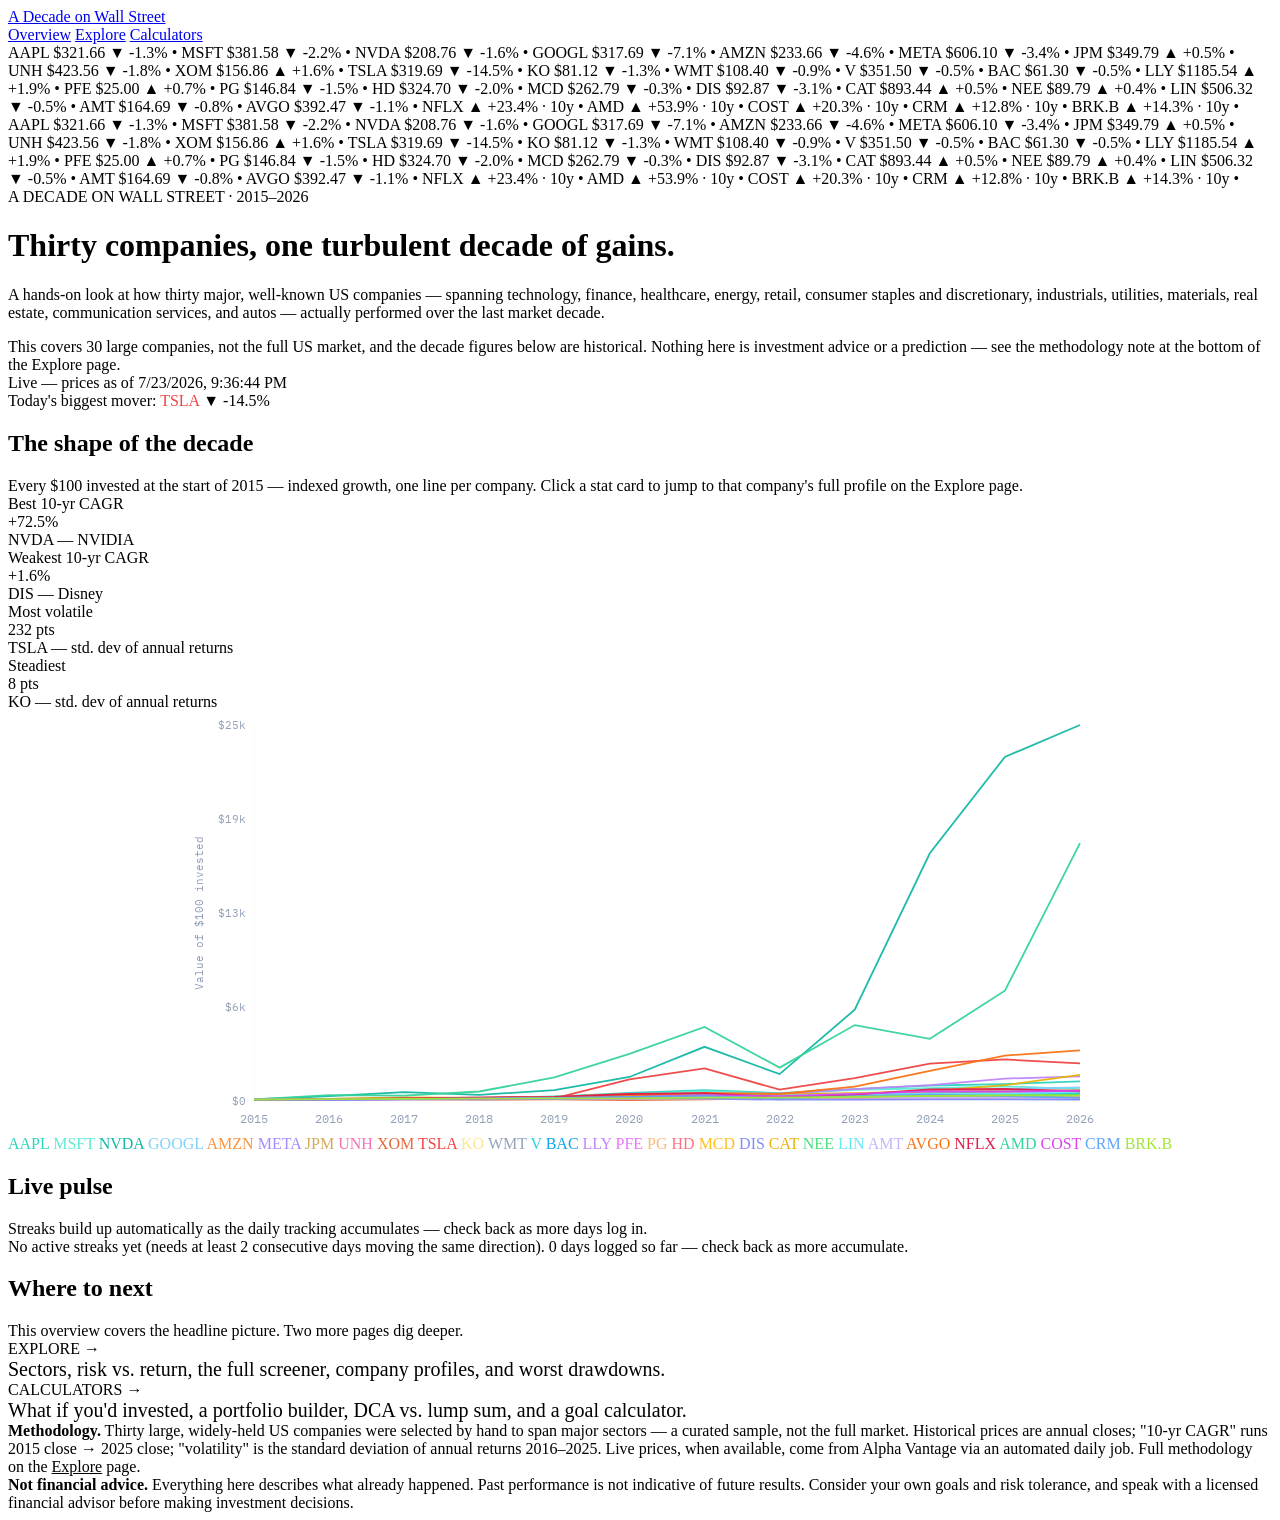
==== commit 5f7e7b70: "Update print statement from 'Hello' to 'Goodbye'" ====
--- a/index.html
+++ b/index.html
@@ -1,169 +1,33 @@
 <!DOCTYPE html>
 <html lang="en">
 <head>
-<meta charset="UTF-8" />
-<meta name="viewport" content="width=device-width, initial-scale=1.0" />
-<title>A Decade on Wall Street</title>
+<meta charset="UTF-8">
+<meta name="viewport" content="width=device-width, initial-scale=1.0">
+<title>A Decade on Wall Street — Overview</title>
 <link rel="preconnect" href="https://fonts.googleapis.com">
-<link href="https://fonts.googleapis.com/css2?family=Fraunces:opsz,wght@9..144,400;9..144,500;9..144,600;9..144,700&family=Inter:wght@400;500;600;700&family=IBM+Plex+Mono:wght@400;500;600&display=swap" rel="stylesheet">
-<style>
-  :root {
-    --bg: #0B1120;
-    --surface: #121B2E;
-    --surface2: #182338;
-    --border: rgba(232,230,222,0.09);
-    --text: #E9E6DD;
-    --text-dim: #93A0B8;
-    --teal: #2DD4BF;
-    --rust: #E4693C;
-    --gold: #D4A857;
-  }
-  * { box-sizing: border-box; }
-  body {
-    background: var(--bg); color: var(--text);
-    font-family: 'Inter', sans-serif; margin: 0; padding-bottom: 4rem;
-  }
-  .mono { font-family: 'IBM Plex Mono', monospace; }
- 
-  /* Ticker tape */
-  .tape-outer { overflow: hidden; border-bottom: 1px solid var(--border); background: #0D1526; white-space: nowrap; padding: 10px 0; }
-  .tape-track { display: inline-flex; animation: scrollTape 46s linear infinite; }
-  @keyframes scrollTape { from { transform: translateX(0); } to { transform: translateX(-50%); } }
-  .tape-item { display: inline-flex; align-items: center; gap: 8px; padding: 0 18px; font-family: 'IBM Plex Mono', monospace; font-size: 13px; letter-spacing: 0.02em; }
-  .tape-ticker { color: var(--text-dim); font-weight: 500; }
-  .tape-price { color: var(--text); font-weight: 600; }
-  .tape-val.up { color: var(--teal); }
-  .tape-val.down { color: var(--rust); }
-  .tape-val.muted { opacity: 0.65; }
-  .tape-dot { color: var(--border); margin-left: 10px; }
-  .live-pip { width: 5px; height: 5px; border-radius: 50%; background: var(--teal); animation: pulseDot 1.6s ease-in-out infinite; flex-shrink: 0; }
-  @keyframes pulseDot { 0%,100% { box-shadow: 0 0 0 0 rgba(45,212,191,0.5); } 50% { box-shadow: 0 0 0 5px rgba(45,212,191,0); } }
- 
-  .wrap { max-width: 1180px; margin: 0 auto; padding: 0 28px; }
-  .hero { padding: 64px 0 40px; }
-  .eyebrow { font-family: 'IBM Plex Mono', monospace; font-size: 12px; letter-spacing: 0.14em; text-transform: uppercase; color: var(--gold); margin-bottom: 14px; }
-  h1.title { font-family: 'Fraunces', serif; font-size: clamp(2.2rem, 5vw, 3.6rem); font-weight: 600; line-height: 1.05; margin: 0 0 20px; max-width: 760px; }
-  .lede { font-size: 17px; line-height: 1.6; color: var(--text-dim); max-width: 640px; margin: 0 0 24px; }
-  .chip { display: inline-flex; align-items: flex-start; gap: 8px; background: var(--surface); border: 1px solid var(--border); border-radius: 10px; padding: 12px 16px; font-size: 13px; color: var(--text-dim); max-width: 640px; line-height: 1.5; }
- 
-  .live-status { display: flex; align-items: center; gap: 10px; flex-wrap: wrap; margin: 18px 0 0; font-family: 'IBM Plex Mono', monospace; font-size: 12.5px; color: var(--text-dim); }
-  .live-dot { width: 8px; height: 8px; border-radius: 50%; background: var(--teal); flex-shrink: 0; }
-  .live-dot.on { animation: pulseDot 1.6s ease-in-out infinite; }
-  .live-dot.off { background: var(--text-dim); }
- 
-  section { padding: 48px 0; border-top: 1px solid var(--border); }
-  .section-head { display: flex; justify-content: space-between; align-items: flex-end; margin-bottom: 28px; flex-wrap: wrap; gap: 12px; }
-  h2.section-title { font-family: 'Fraunces', serif; font-size: 28px; font-weight: 600; margin: 0; }
-  .section-sub { color: var(--text-dim); font-size: 14px; max-width: 480px; }
- 
-  .stat-row { display: grid; grid-template-columns: repeat(4, 1fr); gap: 14px; margin-bottom: 32px; }
-  .stat-card { background: var(--surface); border: 1px solid var(--border); border-radius: 12px; padding: 18px; }
-  .stat-label { font-size: 11px; text-transform: uppercase; letter-spacing: 0.08em; color: var(--text-dim); margin-bottom: 8px; }
-  .stat-value { font-family: 'IBM Plex Mono', monospace; font-size: 20px; font-weight: 600; }
-  .stat-sub { font-size: 13px; color: var(--text-dim); margin-top: 4px; }
- 
-  .chart-card { background: var(--surface); border: 1px solid var(--border); border-radius: 16px; padding: 24px; }
-  .legend-row { display: flex; flex-wrap: wrap; gap: 8px; margin-top: 18px; }
-  .legend-pill { display: inline-flex; align-items: center; gap: 6px; font-family: 'IBM Plex Mono', monospace; font-size: 11.5px; padding: 5px 10px; border-radius: 999px; border: 1px solid var(--border); background: var(--surface2); cursor: pointer; color: var(--text-dim); }
-  .legend-pill.active { color: var(--text); }
-  .legend-pill .sw { width: 8px; height: 8px; border-radius: 50%; }
- 
-  .sector-list { display: flex; flex-direction: column; gap: 10px; }
-  .sector-row { display: grid; grid-template-columns: 160px 1fr 90px; align-items: center; gap: 14px; }
-  .sector-name { font-weight: 600; font-size: 14px; }
-  .sector-tickers { font-size: 11.5px; color: var(--text-dim); font-family: 'IBM Plex Mono', monospace; }
-  .sector-bar-track { background: var(--surface2); border-radius: 6px; height: 10px; overflow: hidden; }
-  .sector-bar-fill { height: 100%; border-radius: 6px; background: linear-gradient(90deg, var(--teal), #5EEAD4); }
-  .sector-cagr { font-family: 'IBM Plex Mono', monospace; font-size: 13px; text-align: right; color: var(--teal); font-weight: 600; }
- 
-  table.screener { width: 100%; border-collapse: collapse; font-size: 13.5px; }
-  table.screener th { text-align: left; font-family: 'IBM Plex Mono', monospace; font-size: 11px; text-transform: uppercase; letter-spacing: 0.06em; color: var(--text-dim); padding: 10px 12px; border-bottom: 1px solid var(--border); cursor: pointer; user-select: none; white-space: nowrap; }
-  table.screener th:hover { color: var(--text); }
-  table.screener td { padding: 12px; border-bottom: 1px solid var(--border); vertical-align: middle; }
-  table.screener tr.row:hover td { background: var(--surface2); cursor: pointer; }
-  .row-ticker { font-family: 'IBM Plex Mono', monospace; font-weight: 700; }
-  .row-name { color: var(--text-dim); font-size: 12px; }
-  .cell-num { font-family: 'IBM Plex Mono', monospace; text-align: right; }
-  .cell-num.up { color: var(--teal); }
-  .cell-num.down { color: var(--rust); }
-  .sector-tag { font-size: 11px; padding: 3px 8px; border-radius: 999px; background: var(--surface2); color: var(--text-dim); border: 1px solid var(--border); }
- 
-  .deepdive-grid { display: grid; grid-template-columns: 1.1fr 1fr; gap: 28px; }
-  .ticker-pills { display: flex; flex-wrap: wrap; gap: 8px; margin-bottom: 22px; }
-  .pill { font-family: 'IBM Plex Mono', monospace; font-size: 13px; font-weight: 600; padding: 7px 14px; border-radius: 8px; border: 1px solid var(--border); background: var(--surface2); cursor: pointer; color: var(--text-dim); }
-  .pill.active { color: #0B1120; border-color: transparent; }
-  .dd-name { font-family: 'Fraunces', serif; font-size: 24px; margin: 0 0 4px; }
-  .dd-sub { color: var(--text-dim); font-size: 13px; margin-bottom: 18px; }
-  .dd-blurb { font-size: 14.5px; line-height: 1.65; margin-bottom: 22px; }
-  .dd-stats { display: grid; grid-template-columns: repeat(2, 1fr); gap: 12px; }
-  .dd-stat-label { font-size: 10.5px; text-transform: uppercase; letter-spacing: .06em; color: var(--text-dim); }
-  .dd-stat-value { font-family: 'IBM Plex Mono', monospace; font-size: 17px; font-weight: 600; margin-top: 3px; }
-  .dd-stat-delta { font-size: 12px; margin-top: 2px; }
- 
-  .spark-section { margin-top: 22px; padding-top: 18px; border-top: 1px solid var(--border); }
-  .spark-svg { width: 100%; height: 60px; display: block; }
-  .spark-caption { font-family: 'IBM Plex Mono', monospace; font-size: 11px; color: var(--text-dim); margin-top: 6px; }
-  .spark-empty { font-size: 12.5px; color: var(--text-dim); font-style: italic; padding: 10px 0; }
- 
-  .mover-banner {
-    display: inline-flex; align-items: center; gap: 8px; margin-top: 12px;
-    font-family: 'IBM Plex Mono', monospace; font-size: 13px;
-    background: var(--surface); border: 1px solid var(--border); border-radius: 999px;
-    padding: 7px 14px;
-  }
-  .mover-banner .mv-label { color: var(--text-dim); }
-  .mover-banner .mv-ticker { font-weight: 700; }
- 
-  .pulse-empty { font-size: 13px; color: var(--text-dim); font-style: italic; padding: 4px 0; }
-  .pulse-grid { display: flex; flex-wrap: wrap; gap: 10px; }
-  .pulse-badge {
-    display: inline-flex; align-items: center; gap: 8px;
-    background: var(--surface2); border: 1px solid var(--border); border-radius: 10px;
-    padding: 10px 14px; font-family: 'IBM Plex Mono', monospace; font-size: 13px;
-  }
-  .pulse-badge .pb-ticker { font-weight: 700; }
-  .pulse-badge .pb-streak.up { color: var(--teal); }
-  .pulse-badge .pb-streak.down { color: var(--rust); }
- 
-  table.corr-table { border-collapse: collapse; font-family: 'IBM Plex Mono', monospace; font-size: 11.5px; }
-  table.corr-table th, table.corr-table td { padding: 7px 9px; text-align: center; white-space: nowrap; }
-  table.corr-table thead th { color: var(--text-dim); font-weight: 500; border-bottom: 1px solid var(--border); }
-  table.corr-table tbody th { color: var(--text-dim); font-weight: 500; text-align: left; border-right: 1px solid var(--border); }
-  table.corr-table td { color: var(--text); border-radius: 4px; }
- 
-  .whatif-controls { display: flex; flex-wrap: wrap; gap: 20px; align-items: flex-end; margin-bottom: 24px; }
-  .whatif-controls label { display: flex; flex-direction: column; gap: 6px; font-size: 11px; text-transform: uppercase; letter-spacing: 0.06em; color: var(--text-dim); font-family: 'IBM Plex Mono', monospace; }
-  .whatif-controls input, .whatif-controls select {
-    background: var(--surface2); border: 1px solid var(--border); color: var(--text);
-    font-family: 'IBM Plex Mono', monospace; font-size: 14px; padding: 9px 12px; border-radius: 8px;
-    min-width: 140px;
-  }
-  .whatif-controls input:focus, .whatif-controls select:focus { outline: 1px solid var(--teal); }
-  .wi-headline { font-size: 14px; color: var(--text-dim); }
-  .wi-value { font-family: 'Fraunces', serif; font-size: 40px; font-weight: 600; margin: 6px 0; }
-  .wi-gain { font-family: 'IBM Plex Mono', monospace; font-size: 14px; }
-  .wi-gain.up { color: var(--teal); }
-  .wi-gain.down { color: var(--rust); }
- 
-  footer { border-top: 1px solid var(--border); padding: 36px 0; }
-  .foot-grid { display: grid; grid-template-columns: 1fr 1fr; gap: 24px; font-size: 12.5px; color: var(--text-dim); line-height: 1.6; }
- 
-  @media (max-width: 860px) {
-    .stat-row { grid-template-columns: repeat(2, 1fr); }
-    .deepdive-grid { grid-template-columns: 1fr; }
-    .foot-grid { grid-template-columns: 1fr; }
-  }
-</style>
+<link href="https://fonts.googleapis.com/css2?family=Fraunces:wght@500;600&family=IBM+Plex+Mono:wght@400;500;600&family=Inter:wght@400;500;600&display=swap" rel="stylesheet">
+<link rel="stylesheet" href="styles.css">
 </head>
 <body>
  
+<nav class="site-nav">
+  <div class="site-nav-inner">
+    <a href="index.html" class="site-nav-brand">A Decade on Wall Street</a>
+    <div class="site-nav-links">
+      <a href="index.html" class="active">Overview</a>
+      <a href="explore.html">Explore</a>
+      <a href="calculators.html">Calculators</a>
+    </div>
+  </div>
+</nav>
+ 
 <div class="tape-outer"><div class="tape-track" id="tape"></div></div>
  
 <div class="wrap hero">
   <div class="eyebrow">A DECADE ON WALL STREET · 2015–2026</div>
-  <h1 class="title">Twenty-five companies, one turbulent decade of gains.</h1>
-  <p class="lede">A hands-on look at how twenty-five major, well-known US companies — spanning technology, finance, healthcare, energy, retail, consumer staples and discretionary, industrials, utilities, materials, real estate, communication services, and autos — actually performed over the last market decade.</p>
-  <div class="chip">This covers 25 large companies, not the full US market, and the decade figures below are historical. Nothing here is investment advice or a prediction — see the methodology note at the bottom.</div>
+  <h1 class="title">Thirty companies, one turbulent decade of gains.</h1>
+  <p class="lede">A hands-on look at how thirty major, well-known US companies — spanning technology, finance, healthcare, energy, retail, consumer staples and discretionary, industrials, utilities, materials, real estate, communication services, and autos — actually performed over the last market decade.</p>
+  <div class="chip">This covers 30 large companies, not the full US market, and the decade figures below are historical. Nothing here is investment advice or a prediction — see the methodology note at the bottom of the Explore page.</div>
   <div class="live-status" id="liveStatus">
     <span class="live-dot off"></span><span>Loading live prices…</span>
   </div>
@@ -175,7 +39,7 @@
     <div class="section-head">
       <div>
         <h2 class="section-title">The shape of the decade</h2>
-        <div class="section-sub">Every $100 invested at the start of 2015 — indexed growth, one line per company.</div>
+        <div class="section-sub">Every $100 invested at the start of 2015 — indexed growth, one line per company. Click a stat card to jump to that company's full profile on the Explore page.</div>
       </div>
     </div>
     <div class="stat-row" id="statRow"></div>
@@ -198,364 +62,32 @@
   <section>
     <div class="section-head">
       <div>
-        <h2 class="section-title">Risk vs. return</h2>
-        <div class="section-sub">10-yr CAGR (vertical) against volatility (horizontal). Top-left is the sweet spot: high return, low swings. Hover a dot for details.</div>
+        <h2 class="section-title">Where to next</h2>
+        <div class="section-sub">This overview covers the headline picture. Two more pages dig deeper.</div>
       </div>
     </div>
-    <div class="chart-card"><svg id="riskReturnChart" viewBox="0 0 900 460" style="width:100%; height:460px;"></svg></div>
-  </section>
-
-  <section>
-    <div class="section-head">
-      <div>
-        <h2 class="section-title">By sector</h2>
-        <div class="section-sub">Average 10-year CAGR of the companies in each sector bucket.</div>
-      </div>
-    </div>
-    <div class="chart-card"><div class="sector-list" id="sectorList"></div></div>
-  </section>
- 
-  <section>
-    <div class="section-head">
-      <div>
-        <h2 class="section-title">How they move together</h2>
-        <div class="section-sub">Correlation of annual returns, 2016–2025. Near +1 means they tend to rise and fall together; near -1 means they move opposite; near 0 means unrelated.</div>
-      </div>
-    </div>
-    <div class="chart-card" style="overflow-x:auto;"><div id="corrMatrix"></div></div>
-  </section>
- 
-  <section>
-    <div class="section-head">
-      <div>
-        <h2 class="section-title">The screener</h2>
-        <div class="section-sub">Ranked by historical 10-year CAGR — describes the past, not a forecast. Click any row to open its profile below.</div>
-      </div>
-    </div>
-    <div class="chart-card" style="padding:0; overflow-x:auto;">
-      <table class="screener">
-        <thead>
-          <tr>
-            <th data-key="ticker">Company</th>
-            <th data-key="sector">Sector</th>
-            <th data-key="cagr10" style="text-align:right">10-yr CAGR</th>
-            <th data-key="vol" style="text-align:right">Volatility</th>
-            <th data-key="marketCap" style="text-align:right">Market Cap</th>
-          </tr>
-        </thead>
-        <tbody id="screenerBody"></tbody>
-      </table>
-    </div>
-  </section>
- 
-  <section>
-    <div class="section-head">
-      <div>
-        <h2 class="section-title">Company profile</h2>
-        <div class="section-sub">Annual returns and the story behind them, plus today's live price.</div>
-      </div>
-    </div>
-    <div class="ticker-pills" id="tickerPills"></div>
-    <div class="deepdive-grid">
-      <div class="chart-card"><svg id="returnsChart" viewBox="0 0 500 280" style="width:100%; height:280px;"></svg></div>
-      <div class="chart-card" id="profileCard"></div>
-    </div>
-  </section>
- 
-  <section>
-    <div class="section-head">
-      <div>
-        <h2 class="section-title">What if you'd invested?</h2>
-        <div class="section-sub">A hypothetical using the historical annual closes above — not a projection of future returns, and not investment advice.</div>
-      </div>
-    </div>
-    <div class="chart-card">
-      <div class="whatif-controls">
-        <label>Amount
-          <input type="number" id="wiAmount" value="1000" min="1" step="100">
-        </label>
-        <label>In
-          <select id="wiTicker"></select>
-        </label>
-        <label>Starting
-          <select id="wiYear"></select>
-        </label>
-      </div>
-      <div id="wiResult"></div>
-    </div>
-  </section>
-
-  <section>
-    <div class="section-head">
-      <div>
-        <h2 class="section-title">Build a portfolio</h2>
-        <div class="section-sub">Pick a few companies and a starting amount to see a blended, indexed performance line — an equal-weight mix rebalanced only at the start.</div>
-      </div>
-    </div>
-    <div class="chart-card">
-      <div class="whatif-controls" style="align-items:flex-start;">
-        <label style="min-width:100%">Pick companies (2–6)
-          <div class="ticker-pills" id="pfPills" style="margin-top:2px"></div>
-        </label>
-      </div>
-      <div class="whatif-controls">
-        <label>Amount
-          <input type="number" id="pfAmount" value="10000" min="1" step="500">
-        </label>
-        <label>Starting
-          <select id="pfYear"></select>
-        </label>
-      </div>
-      <div id="pfResult" style="margin-bottom:16px"></div>
-      <svg id="portfolioChart" viewBox="0 0 900 320" style="width:100%; height:320px;"></svg>
-    </div>
-  </section>
-
-  <section>
-    <div class="section-head">
-      <div>
-        <h2 class="section-title">Lump sum vs. drip-feeding it in</h2>
-        <div class="section-sub">Investing a fixed amount every year (dollar-cost averaging) instead of all at once. Which wins depends entirely on the path the price took.</div>
-      </div>
-    </div>
-    <div class="chart-card">
-      <div class="whatif-controls">
-        <label>Invest per year
-          <input type="number" id="dcaAmount" value="1000" min="1" step="100">
-        </label>
-        <label>In
-          <select id="dcaTicker"></select>
-        </label>
-        <label>Starting
-          <select id="dcaYear"></select>
-        </label>
-      </div>
-      <div id="dcaResult"></div>
-    </div>
-  </section>
-
-  <section>
-    <div class="section-head">
-      <div>
-        <h2 class="section-title">Reaching a goal</h2>
-        <div class="section-sub">Working backwards: if this company's historical CAGR had continued, how much would you have needed to invest to hit a target?</div>
-      </div>
-    </div>
-    <div class="chart-card">
-      <div class="whatif-controls">
-        <label>Target amount
-          <input type="number" id="goalTarget" value="1000000" min="1" step="10000">
-        </label>
-        <label>In
-          <select id="goalTicker"></select>
-        </label>
-        <label>Years to grow
-          <input type="number" id="goalYears" value="10" min="1" max="50" step="1">
-        </label>
-      </div>
-      <div id="goalResult"></div>
-    </div>
-  </section>
-
-  <section>
-    <div class="section-head">
-      <div>
-        <h2 class="section-title">Worst drawdown</h2>
-        <div class="section-sub">The largest peak-to-trough decline in each company's annual closes, 2015–2026 — a different risk lens than volatility: this is "how bad did it get at the worst point," not "how much it swings on average."</div>
-      </div>
-    </div>
-    <div class="chart-card" style="padding:0; overflow-x:auto;">
-      <table class="screener">
-        <thead>
-          <tr>
-            <th>Company</th>
-            <th style="text-align:right">Max drawdown</th>
-            <th>From year</th>
-            <th>To year</th>
-          </tr>
-        </thead>
-        <tbody id="drawdownBody"></tbody>
-      </table>
+    <div class="stat-row" style="grid-template-columns: repeat(2, 1fr);">
+      <a href="explore.html" class="stat-card" style="text-decoration:none; color:inherit; display:block;">
+        <div class="stat-label">EXPLORE →</div>
+        <div class="stat-value" style="color:var(--teal); font-size:20px;">Sectors, risk vs. return, the full screener, company profiles, and worst drawdowns.</div>
+      </a>
+      <a href="calculators.html" class="stat-card" style="text-decoration:none; color:inherit; display:block;">
+        <div class="stat-label">CALCULATORS →</div>
+        <div class="stat-value" style="color:var(--teal); font-size:20px;">What if you'd invested, a portfolio builder, DCA vs. lump sum, and a goal calculator.</div>
+      </a>
     </div>
   </section>
 </div>
  
 <footer>
   <div class="wrap foot-grid">
-    <div><strong style="color:var(--text)">Methodology.</strong> Thirty large, widely-held US companies were selected by hand to span major sectors — a curated sample, not the full market. Historical prices are annual closes; "10-yr CAGR" runs 2015 close → 2025 close; "volatility" is the standard deviation of annual returns 2016–2025. The July 2026 snapshot was retrieved from Macrotrends. Live prices, when available, come from Alpha Vantage via an automated daily job — see <span class="mono">data/prices.json</span> for today's snapshot, <span class="mono">data/history.json</span> for the running day-by-day log this page has collected since going live, and the "Update stock prices" GitHub Action in this repo.</div>
-    <div><strong style="color:var(--text)">Not financial advice.</strong> Everything here describes what already happened. Past performance is not indicative of future results. High historical growth (NVDA, TSLA) came with equally large drawdowns. Consider your own goals and risk tolerance, and speak with a licensed financial advisor before making investment decisions.</div>
+    <div><strong style="color:var(--text)">Methodology.</strong> Thirty large, widely-held US companies were selected by hand to span major sectors — a curated sample, not the full market. Historical prices are annual closes; "10-yr CAGR" runs 2015 close → 2025 close; "volatility" is the standard deviation of annual returns 2016–2025. Live prices, when available, come from Alpha Vantage via an automated daily job. Full methodology on the <a href="explore.html" style="color:var(--teal)">Explore</a> page.</div>
+    <div><strong style="color:var(--text)">Not financial advice.</strong> Everything here describes what already happened. Past performance is not indicative of future results. Consider your own goals and risk tolerance, and speak with a licensed financial advisor before making investment decisions.</div>
   </div>
 </footer>
  
+<script src="data.js"></script>
 <script>
-/* ---------------------------------------------------------------------
-   DATA — 30-company dataset spanning 13 sectors.
---------------------------------------------------------------------- */
-const STOCKS = [
-  { ticker:"AAPL", name:"Apple", sector:"Technology", industry:"Consumer Hardware", marketCap:4631, color:"#2DD4BF",
-    blurb:"iPhone-era compounding continued into the AI decade. Services revenue and a relentless buyback program turned steady unit growth into one of the market's most reliable long-run compounders.",
-    prices:{2015:23.69,2016:26.65,2017:39.56,2018:37.43,2019:70.72,2020:128.93,2021:173.60,2022:127.76,2023:190.38,2024:248.83,2025:271.36,2026:315.32}},
-  { ticker:"MSFT", name:"Microsoft", sector:"Technology", industry:"Software", marketCap:2861, color:"#5EEAD4",
-    blurb:"The cloud pivot paid off. Azure and the shift to subscriptions reset Microsoft's growth trajectory for most of the decade, though 2026 has brought a pullback from AI-capex worries.",
-    prices:{2015:48.36,2016:55.66,2017:78.32,2018:94.61,2019:149.07,2020:212.48,2021:323.98,2022:233.18,2023:368.87,2024:416.56,2025:481.48,2026:385.10}},
-  { ticker:"NVDA", name:"NVIDIA", sector:"Technology", industry:"Semiconductors", marketCap:5105, color:"#14B8A6",
-    blurb:"The decade's standout. GPU demand for AI training and inference turned a $0.80 stock into one worth well over $200 — with two separate 50%+ drawdowns along the way.",
-    prices:{2015:0.80,2016:2.63,2017:4.78,2018:3.31,2019:5.85,2020:13.00,2021:29.32,2022:14.58,2023:49.43,2024:134.09,2025:186.27,2026:203.53}},
-  { ticker:"GOOGL", name:"Alphabet", sector:"Technology", industry:"Internet Services", marketCap:4328, color:"#7DD3FC",
-    blurb:"Search dominance funded a long cloud and AI build-out. A rough 2022 gave way to a sharp AI-driven rebound in 2025.",
-    prices:{2015:38.56,2016:39.27,2017:52.21,2018:51.79,2019:66.38,2020:86.86,2021:143.58,2022:87.45,2023:138.46,2024:188.32,2025:312.59,2026:357.18}},
-  { ticker:"AMZN", name:"Amazon", sector:"Retail", industry:"Internet Commerce", marketCap:2639, color:"#FB923C",
-    blurb:"E-commerce scale plus AWS's high-margin cloud business. A brutal 2022 was followed by a sharp recovery as profitability came back into focus.",
-    prices:{2015:33.79,2016:37.49,2017:58.47,2018:75.10,2019:92.39,2020:162.85,2021:166.72,2022:84.00,2023:151.94,2024:219.39,2025:230.82,2026:245.34}},
-  { ticker:"META", name:"Meta Platforms", sector:"Technology", industry:"Internet Software", marketCap:1693, color:"#A78BFA",
-    blurb:"From 'metaverse' skepticism in 2022 (down 64%) to an efficiency-and-AI-driven rebound that nearly tripled the stock in 2023 alone.",
-    prices:{2015:103.75,2016:114.05,2017:174.92,2018:129.95,2019:203.46,2020:270.78,2021:333.42,2022:119.29,2023:350.88,2024:582.63,2025:658.92,2026:669.21}},
-  { ticker:"JPM", name:"JPMorgan Chase", sector:"Finance", industry:"Investment Banking", marketCap:886, color:"#D4A857",
-    blurb:"Steady compounding through a full rate cycle. Higher-for-longer interest rates after 2022 boosted net interest income.",
-    prices:{2015:49.68,2016:66.83,2017:84.72,2018:79.11,2019:116.49,2020:110.04,2021:140.57,2022:122.80,2023:160.41,2024:231.46,2025:317.71,2026:335.47}},
-  { ticker:"UNH", name:"UnitedHealth Group", sector:"Healthcare", industry:"Managed Care", marketCap:386, color:"#F472B6",
-    blurb:"A decade-long run of steady growth was interrupted hard in 2025 — a 33% single-year decline tied to rising medical costs and margin pressure.",
-    prices:{2015:98.89,2016:136.87,2017:191.40,2018:219.20,2019:263.04,2020:318.94,2021:463.11,2022:495.23,2023:499.14,2024:487.11,2025:325.70,2026:424.62}},
-  { ticker:"XOM", name:"ExxonMobil", sector:"Energy", industry:"Oil & Gas Integrated", marketCap:568, color:"#E4693C",
-    blurb:"Energy's boom-bust cycle on full display: a weak 2015–2020 stretch followed by an 87% surge in 2022 as energy prices spiked.",
-    prices:{2015:49.62,2016:59.48,2017:57.22,2018:48.58,2019:52.10,2020:33.23,2021:52.37,2022:98.16,2023:92.02,2024:102.38,2025:118.74,2026:137.09}},
-  { ticker:"TSLA", name:"Tesla", sector:"Automotive", industry:"EV Manufacturing", marketCap:1527, color:"#EF4444",
-    blurb:"The most volatile name in this set — a 743% single-year gain in 2020 and a 65% single-year loss in 2022.",
-    prices:{2015:16.00,2016:14.25,2017:20.76,2018:22.19,2019:27.89,2020:235.22,2021:352.26,2022:123.18,2023:248.48,2024:403.84,2025:449.72,2026:407.76}},
-  { ticker:"KO", name:"Coca-Cola", sector:"Consumer Staples", industry:"Beverages", marketCap:356, color:"#FDE68A",
-    blurb:"The steadiest name in the group. No single year with a loss greater than 4.4%, plus a long dividend history.",
-    prices:{2015:30.96,2016:30.85,2017:35.29,2018:37.68,2019:45.44,2020:46.56,2021:51.85,2022:57.36,2023:54.81,2024:59.68,2025:68.99,2026:83.49}},
-  { ticker:"WMT", name:"Walmart", sector:"Retail", industry:"Supermarket Chains", marketCap:893, color:"#94A3B8",
-    blurb:"Quiet compounding through grocery execution and e-commerce, with a sharp acceleration in 2023–2024 as omnichannel investments paid off.",
-    prices:{2015:16.96,2016:19.68,2017:28.85,2018:27.86,2019:36.26,2020:44.72,2021:45.60,2022:45.39,2023:51.23,2024:89.14,2025:110.97,2026:113.90}},
-  { ticker:"V", name:"Visa", sector:"Finance", industry:"Payments", marketCap:626, color:"#22D3EE",
-    blurb:"Payments infrastructure with a toll-booth business model — steady double-digit growth through the decade as global card spending compounded, with barely a down year.",
-    prices:{2015:72.00,2016:72.99,2017:107.42,2018:125.13,2019:179.35,2020:210.06,2021:209.40,2022:202.27,2023:255.48,2024:312.51,2025:349.26,2026:357.75}},
-  { ticker:"BAC", name:"Bank of America", sector:"Finance", industry:"Banking", marketCap:423, color:"#0EA5E9",
-    blurb:"The most volatile of the big banks in this set. A brutal 2022, then two straight years of 28%+ gains as rate cuts and a strong consumer lifted the stock to new highs.",
-    prices:{2015:13.37,2016:17.83,2017:24.20,2018:20.57,2019:30.07,2020:26.57,2021:39.76,2022:30.28,2023:31.75,2024:42.49,2025:54.41,2026:59.50}},
-  { ticker:"LLY", name:"Eli Lilly", sector:"Healthcare", industry:"Pharmaceuticals", marketCap:1119, color:"#C084FC",
-    blurb:"GLP-1 weight-loss and diabetes drugs turned Eli Lilly into one of the most valuable healthcare companies in the world — three consecutive years of 33%+ gains from 2023 to 2025.",
-    prices:{2015:70.75,2016:63.41,2017:74.72,2018:104.95,2019:121.89,2020:159.71,2021:265.23,2022:356.05,2023:572.91,2024:763.69,2025:1071.05,2026:1181.87}},
-  { ticker:"PFE", name:"Pfizer", sector:"Healthcare", industry:"Pharmaceuticals", marketCap:138, color:"#E879F9",
-    blurb:"The COVID-vaccine windfall came and went. After peaking near $48 in 2021, the stock has spent four years searching for a bottom — a reminder that a blockbuster product doesn't guarantee lasting gains.",
-    prices:{2015:19.25,2016:20.10,2017:23.30,2018:29.09,2019:27.08,2020:27.91,2021:46.52,2022:41.68,2023:24.48,2024:23.94,2025:24.09,2026:24.48}},
-  { ticker:"PG", name:"Procter & Gamble", sector:"Consumer Staples", industry:"Household Products", marketCap:342, color:"#FDBA74",
-    blurb:"The definition of boring-and-steady. Modest moves most years, funded by a portfolio of everyday household brands rather than any single hit product.",
-    prices:{2015:59.43,2016:65.00,2017:73.25,2018:75.86,2019:105.98,2020:120.98,2021:145.81,2022:138.45,2023:137.26,2024:160.94,2025:141.24,2026:148.37}},
-  { ticker:"HD", name:"Home Depot", sector:"Consumer Discretionary", industry:"Home Improvement Retail", marketCap:342, color:"#FB7185",
-    blurb:"Home-improvement demand surged during the pandemic (+59% in 2021) then cooled hard as high mortgage rates froze the housing market — down in three of the last four years.",
-    prices:{2015:102.75,2016:106.39,2017:153.87,2018:142.64,2019:186.23,2020:231.86,2021:369.83,2022:288.56,2023:325.40,2024:374.20,2025:339.27,2026:337.11}},
-  { ticker:"MCD", name:"McDonald's", sector:"Consumer Discretionary", industry:"Restaurants", marketCap:195, color:"#FBBF24",
-    blurb:"A steady compounder for most of the decade, though 2026 has brought the first real wobble in years as value-conscious consumers pull back on discretionary spending.",
-    prices:{2015:91.47,2016:97.15,2017:140.92,2018:149.06,2019:169.89,2020:189.08,2021:241.62,2022:242.85,2023:279.42,2024:279.82,2025:301.89,2026:272.61}},
-  { ticker:"DIS", name:"Disney", sector:"Communication Services", industry:"Media & Entertainment", marketCap:167, color:"#818CF8",
-    blurb:"A round-trip story: streaming-era optimism drove the stock to an all-time high in 2021, then a brutal 44% drop in 2022 as streaming losses mounted. Still hasn't reclaimed those highs.",
-    prices:{2015:96.12,2016:96.77,2017:101.37,2018:105.03,2019:140.23,2020:175.67,2021:150.18,2022:84.24,2023:87.83,2024:109.30,2025:112.91,2026:95.87}},
-  { ticker:"CAT", name:"Caterpillar", sector:"Industrials", industry:"Construction & Mining Equipment", marketCap:429, color:"#EAB308",
-    blurb:"Long dismissed as an old-economy industrial, Caterpillar has ripped higher since 2023 on data-center and infrastructure construction demand — up over 60% in both 2025 and 2026 so far.",
-    prices:{2015:52.96,2016:75.26,2017:131.72,2018:108.59,2019:129.78,2020:164.78,2021:191.07,2022:226.61,2023:285.42,2024:355.79,2025:570.45,2026:933.34}},
-  { ticker:"NEE", name:"NextEra Energy", sector:"Utilities", industry:"Electric Power", marketCap:183, color:"#4ADE80",
-    blurb:"A clean-energy utility that compounded quietly for most of the decade before a rough 2023 (-25%) tied to rate pressure on its renewable-development unit, followed by a steady recovery.",
-    prices:{2015:19.83,2016:23.48,2017:31.56,2018:36.07,2019:51.47,2020:66.94,2021:82.60,2022:75.55,2023:56.44,2024:68.55,2025:79.16,2026:88.38}},
-  { ticker:"LIN", name:"Linde", sector:"Materials", industry:"Industrial Gases", marketCap:245, color:"#67E8F9",
-    blurb:"An unglamorous industrial-gas supplier to hospitals, chip fabs, and now AI data centers — a low-volatility compounder that rarely makes headlines but rarely disappoints either.",
-    prices:{2015:85.33,2016:100.28,2017:135.52,2018:139.60,2019:194.10,2020:244.33,2021:325.91,2022:311.60,2023:397.77,2024:410.43,2025:423.62,2026:524.06}},
-  { ticker:"AMT", name:"American Tower", sector:"Real Estate", industry:"Cell Tower REIT", marketCap:84, color:"#C4B5FD",
-    blurb:"A cell-tower REIT that rode the 2010s wireless build-out to a 2021 peak, then struggled with higher interest rates, since REITs are especially rate-sensitive — still well below its all-time high five years later.",
-    prices:{2015:74.39,2016:82.74,2017:113.95,2018:129.13,2019:190.95,2020:190.06,2021:252.56,2022:187.73,2023:197.85,2024:173.78,2025:172.19,2026:168.59}},
-  { ticker:"AVGO", name:"Broadcom", sector:"Technology", industry:"Semiconductors", marketCap:1903, color:"#F97316",
-    blurb:"From a mid-cap chipmaker to a nearly $2 trillion AI infrastructure supplier — three straight years of triple-digit or near-triple-digit gains from 2023 to 2025 before cooling off in 2026.",
-    prices:{2015:11.21,2016:13.86,2017:20.54,2018:20.99,2019:27.09,2020:39.24,2021:61.41,2022:53.26,2023:108.75,2024:228.90,2025:344.80,2026:384.05}},
-  { ticker:"NFLX", name:"Netflix", sector:"Communication Services", industry:"Streaming", marketCap:310, color:"#E11D48",
-    blurb:"The original streaming disruptor. A 51% crash in 2022 as subscriber growth stalled, then two years of strong recovery fueled by an ad-supported tier and a password-sharing crackdown — before cooling again in 2026.",
-    prices:{2015:11.44,2016:12.38,2017:19.20,2018:26.77,2019:32.36,2020:54.07,2021:60.24,2022:29.49,2023:48.69,2024:89.13,2025:93.76,2026:74.35}},
-  { ticker:"AMD", name:"AMD", sector:"Technology", industry:"Semiconductors", marketCap:863, color:"#34D399",
-    blurb:"NVIDIA's chief rival in AI chips. A 295% year in 2016 kicked off a decade-long transformation from a struggling chipmaker to a serious data-center contender — with a monster 2026 surge as AI demand broadened.",
-    prices:{2015:2.87,2016:11.34,2017:10.28,2018:18.46,2019:45.86,2020:91.71,2021:143.90,2022:64.77,2023:147.41,2024:120.79,2025:214.16,2026:500.94}},
-  { ticker:"COST", name:"Costco", sector:"Retail", industry:"Warehouse Clubs", marketCap:420, color:"#D946EF",
-    blurb:"Membership-model retail at its best. Steady compounding through almost any environment — even 2022's broad sell-off only dented it 19% before a quick recovery.",
-    prices:{2015:135.51,2016:135.89,2017:166.29,2018:183.91,2019:267.96,2020:355.50,2021:539.72,2022:436.91,2023:651.01,2024:908.95,2025:859.92,2026:940.87}},
-  { ticker:"CRM", name:"Salesforce", sector:"Technology", industry:"Cloud Software", marketCap:134, color:"#60A5FA",
-    blurb:"The cloud CRM pioneer. A brutal 48% drop in 2022 was followed by a near-doubling in 2023 as profitability became the focus — but AI spending fears have weighed heavily in 2025–2026.",
-    prices:{2015:77.72,2016:67.87,2017:101.34,2018:135.78,2019:161.23,2020:220.60,2021:251.92,2022:131.44,2023:260.85,2024:333.28,2025:260.00,2026:170.00}},
-  { ticker:"BRK.B", name:"Berkshire Hathaway", sector:"Finance", industry:"Conglomerate", marketCap:1100, color:"#A3E635",
-    blurb:"Warren Buffett's conglomerate — insurance, railroads, energy, and a massive stock portfolio. The steadiest compounder in this set alongside KO, with only one down year (2015) in the entire decade.",
-    prices:{2015:132.04,2016:162.98,2017:198.22,2018:204.18,2019:226.50,2020:231.87,2021:299.00,2022:308.90,2023:356.66,2024:453.28,2025:502.65,2026:495.00}},
-];
-const YEARS = [2015,2016,2017,2018,2019,2020,2021,2022,2023,2024,2025,2026];
- 
-function annualReturns(prices){ const out=[]; for(let y=2016;y<=2025;y++){ const p=prices[y-1], c=prices[y]; if(p!=null&&c!=null) out.push((c-p)/p*100); } return out; }
-function cagr(prices,y0,y1){ const yrs=y1-y0; return (Math.pow(prices[y1]/prices[y0],1/yrs)-1)*100; }
-function stdev(arr){ const m=arr.reduce((a,b)=>a+b,0)/arr.length; const v=arr.reduce((a,b)=>a+(b-m)**2,0)/(arr.length-1); return Math.sqrt(v); }
-function fmtPct(n,d=1){ return `${n>0?"+":""}${n.toFixed(d)}%`; }
- 
-const ENRICHED = STOCKS.map(s => {
-  const returns = annualReturns(s.prices);
-  return { ...s, cagr10: cagr(s.prices,2015,2025), vol: stdev(returns), returns };
-});
- 
-const SECTOR_GROUPS = Object.values(ENRICHED.reduce((acc,s)=>{
-  acc[s.sector] = acc[s.sector] || { sector:s.sector, members:[] };
-  acc[s.sector].members.push(s);
-  return acc;
-},{})).map(g => ({
-  sector:g.sector, tickers:g.members.map(m=>m.ticker).join(", "),
-  avgCagr: g.members.reduce((a,b)=>a+b.cagr10,0)/g.members.length,
-})).sort((a,b)=>b.avgCagr-a.avgCagr);
- 
-/* ---------------------------------------------------------------------
-   LIVE PRICES — fetched from data/prices.json (today's snapshot) and
-   data/history.json (running daily log), both updated by
-   .github/workflows/update-prices.yml via scripts/update-prices.mjs.
---------------------------------------------------------------------- */
-let liveQuotes = {};
-let liveMeta = { generatedAt: null };
-let liveHistory = []; // [{ date: "YYYY-MM-DD", quotes: { TICKER: {price, changePercent} } }, ...] oldest first
- 
-async function loadLivePrices() {
-  const statusEl = document.getElementById("liveStatus");
-  try {
-    const res = await fetch("data/prices.json?t=" + Date.now());
-    if (!res.ok) throw new Error("HTTP " + res.status);
-    const json = await res.json();
-    liveQuotes = json.quotes || {};
-    liveMeta.generatedAt = json.generatedAt || null;
- 
-    let historyNote = "";
-    try {
-      const histRes = await fetch("data/history.json?t=" + Date.now());
-      if (histRes.ok) {
-        const parsed = await histRes.json();
-        liveHistory = Array.isArray(parsed) ? parsed : [];
-        if (liveHistory.length) {
-          const span = liveHistory.length === 1
-            ? "1 day tracked so far"
-            : `${liveHistory.length} trading days tracked since ${liveHistory[0].date}`;
-          historyNote = ` · ${span}`;
-        }
-      }
-    } catch {
-      // history is a bonus feature — a failure here shouldn't block the rest of the page
-      liveHistory = [];
-    }
- 
-    if (Object.keys(liveQuotes).length && liveMeta.generatedAt) {
-      const d = new Date(liveMeta.generatedAt);
-      statusEl.innerHTML = `<span class="live-dot on"></span><span>Live — prices as of ${d.toLocaleString()}${historyNote}</span>`;
-    } else {
-      statusEl.innerHTML = `<span class="live-dot off"></span><span>No live data yet — showing the July 2026 snapshot (first automated update runs on the next scheduled job)</span>`;
-    }
-  } catch (err) {
-    statusEl.innerHTML = `<span class="live-dot off"></span><span>Couldn't load live prices (${err.message}) — showing the July 2026 snapshot</span>`;
-  }
-  renderTape();
-  renderProfile();
-  renderMoverBanner();
-  renderPulse();
-  if (document.getElementById("wiTicker").options.length) renderWhatIf();
-}
- 
 /* ---------------------------------------------------------------------
    RENDER: today's biggest mover
 --------------------------------------------------------------------- */
@@ -646,7 +178,8 @@
 }
  
 /* ---------------------------------------------------------------------
-   RENDER: stat row
+   RENDER: stat row (clicking a card jumps to that ticker's profile
+   on the Explore page)
 --------------------------------------------------------------------- */
 function renderStatRow() {
   const best = ENRICHED.reduce((a,b)=>b.cagr10>a.cagr10?b:a);
@@ -660,14 +193,10 @@
     ["Steadiest", `${steadiest.vol.toFixed(0)} pts`, `${steadiest.ticker} — std. dev of annual returns`, steadiest.ticker],
   ];
   document.getElementById("statRow").innerHTML = cards.map(([label,val,sub,ticker]) =>
-    `<div class="stat-card" data-ticker="${ticker}" style="cursor:pointer" title="Jump to ${ticker}'s profile"><div class="stat-label">${label}</div><div class="stat-value" style="color:var(--teal)">${val}</div><div class="stat-sub">${sub}</div></div>`
+    `<div class="stat-card" data-ticker="${ticker}" style="cursor:pointer" title="Jump to ${ticker}'s profile on Explore"><div class="stat-label">${label}</div><div class="stat-value" style="color:var(--teal)">${val}</div><div class="stat-sub">${sub}</div></div>`
   ).join("");
-  document.querySelectorAll(".stat-card").forEach(card => {
-    card.onclick = () => {
-      selectedTicker = card.dataset.ticker;
-      renderProfile();
-      document.getElementById("tickerPills").scrollIntoView({ behavior: "smooth", block: "center" });
-    };
+  document.querySelectorAll(".stat-card[data-ticker]").forEach(card => {
+    card.onclick = () => { window.location.href = `explore.html?ticker=${card.dataset.ticker}`; };
   });
 }
  
@@ -723,458 +252,10 @@
 }
  
 /* ---------------------------------------------------------------------
-   RENDER: risk vs. return scatter (CAGR vs. volatility)
---------------------------------------------------------------------- */
-function renderRiskReturn() {
-  const W = 900, H = 460, padL = 64, padR = 24, padT = 20, padB = 46;
-  const xs = ENRICHED.map(s => s.vol), ys = ENRICHED.map(s => s.cagr10);
-  const xMin = 0, xMax = Math.max(...xs) * 1.08;
-  const yMin = Math.min(0, Math.min(...ys)) * 1.15, yMax = Math.max(...ys) * 1.1;
-  const x = v => padL + (v - xMin) / (xMax - xMin) * (W - padL - padR);
-  const y = v => H - padB - (v - yMin) / (yMax - yMin) * (H - padT - padB);
-
-  let svg = "";
-  svg += `<line x1="${padL}" y1="${padT}" x2="${padL}" y2="${H-padB}" stroke="rgba(232,230,222,0.15)" />`;
-  svg += `<line x1="${padL}" y1="${H-padB}" x2="${W-padR}" y2="${H-padB}" stroke="rgba(232,230,222,0.15)" />`;
-  if (yMin < 0) svg += `<line x1="${padL}" y1="${y(0)}" x2="${W-padR}" y2="${y(0)}" stroke="rgba(232,230,222,0.10)" stroke-dasharray="4 4" />`;
-  for (let g = 0; g <= 4; g++) {
-    const val = yMin + (yMax - yMin) * (4 - g) / 4;
-    const gy = padT + g * (H - padT - padB) / 4;
-    svg += `<text x="${padL-8}" y="${gy+4}" fill="#93A0B8" font-size="11" font-family="IBM Plex Mono, monospace" text-anchor="end">${val.toFixed(0)}%</text>`;
-  }
-  for (let g = 0; g <= 4; g++) {
-    const val = xMin + (xMax - xMin) * g / 4;
-    const gx = padL + g * (W - padL - padR) / 4;
-    svg += `<text x="${gx}" y="${H-padB+20}" fill="#93A0B8" font-size="11" font-family="IBM Plex Mono, monospace" text-anchor="middle">${val.toFixed(0)}</text>`;
-  }
-  svg += `<text transform="rotate(-90)" x="-${(H-padT-padB)/2+padT}" y="15" fill="#93A0B8" font-size="10.5" font-family="IBM Plex Mono, monospace" text-anchor="middle">10-yr CAGR</text>`;
-  svg += `<text x="${padL+(W-padL-padR)/2}" y="${H-6}" fill="#93A0B8" font-size="10.5" font-family="IBM Plex Mono, monospace" text-anchor="middle">Volatility (std. dev of annual returns, pts)</text>`;
-
-  ENRICHED.forEach(s => {
-    const cx = x(s.vol), cy = y(s.cagr10);
-    svg += `<circle cx="${cx}" cy="${cy}" r="6" fill="${s.color}" opacity="0.9"><title>${s.ticker} — ${s.name}: ${fmtPct(s.cagr10)} CAGR, ${s.vol.toFixed(0)} pts volatility</title></circle>`;
-    svg += `<text x="${cx}" y="${cy-11}" fill="${s.color}" font-size="10.5" font-family="IBM Plex Mono, monospace" text-anchor="middle">${s.ticker}</text>`;
-  });
-
-  document.getElementById("riskReturnChart").innerHTML = svg;
-}
-
-/* ---------------------------------------------------------------------
-   RENDER: worst drawdown table
---------------------------------------------------------------------- */
-function maxDrawdown(prices) {
-  let peakYear = 2015, peakVal = prices[2015];
-  let worst = { pct: 0, fromYear: 2015, toYear: 2015 };
-  for (const y of YEARS) {
-    const v = prices[y];
-    if (v == null) continue;
-    if (v > peakVal) { peakVal = v; peakYear = y; }
-    const dd = (v - peakVal) / peakVal * 100;
-    if (dd < worst.pct) worst = { pct: dd, fromYear: peakYear, toYear: y };
-  }
-  return worst;
-}
-
-function renderDrawdowns() {
-  const rows = ENRICHED.map(s => ({ ...s, dd: maxDrawdown(s.prices) }))
-    .sort((a, b) => a.dd.pct - b.dd.pct);
-  document.getElementById("drawdownBody").innerHTML = rows.map(s => `
-    <tr>
-      <td><div class="row-ticker" style="color:${s.color}">${s.ticker}</div><div class="row-name">${s.name}</div></td>
-      <td class="cell-num down">${s.dd.pct.toFixed(1)}%</td>
-      <td class="cell-num">${s.dd.fromYear}</td>
-      <td class="cell-num">${s.dd.toYear}</td>
-    </tr>`).join("");
-}
-
-/* ---------------------------------------------------------------------
-   RENDER: sector breakdown
---------------------------------------------------------------------- */
-function renderSectors() {
-  document.getElementById("sectorList").innerHTML = SECTOR_GROUPS.map(g => `
-    <div class="sector-row">
-      <div><div class="sector-name">${g.sector}</div><div class="sector-tickers">${g.tickers}</div></div>
-      <div class="sector-bar-track"><div class="sector-bar-fill" style="width:${Math.min(100,g.avgCagr/75*100)}%"></div></div>
-      <div class="sector-cagr">${fmtPct(g.avgCagr)}</div>
-    </div>`).join("");
-}
- 
-/* ---------------------------------------------------------------------
-   RENDER: correlation matrix (static — based on 2016–2025 annual returns)
---------------------------------------------------------------------- */
-function pearson(a, b) {
-  const n = a.length;
-  const meanA = a.reduce((s, v) => s + v, 0) / n;
-  const meanB = b.reduce((s, v) => s + v, 0) / n;
-  let num = 0, denA = 0, denB = 0;
-  for (let i = 0; i < n; i++) {
-    const da = a[i] - meanA, db = b[i] - meanB;
-    num += da * db;
-    denA += da * da;
-    denB += db * db;
-  }
-  const den = Math.sqrt(denA * denB);
-  return den === 0 ? 0 : num / den;
-}
- 
-function renderCorrMatrix() {
-  const headerRow = `<tr><th></th>${ENRICHED.map(s => `<th>${s.ticker}</th>`).join("")}</tr>`;
-  const bodyRows = ENRICHED.map((s1, i) => {
-    const cells = ENRICHED.map((s2, j) => {
-      const isDiag = i === j;
-      const v = pearson(s1.returns, s2.returns);
-      const alpha = (Math.abs(v) * 0.7 + 0.05).toFixed(2);
-      const bg = isDiag ? "rgba(232,230,222,0.06)" : v >= 0 ? `rgba(45,212,191,${alpha})` : `rgba(228,105,60,${alpha})`;
-      return `<td style="background:${bg}" title="${s1.ticker} vs ${s2.ticker}: ${v.toFixed(2)}">${isDiag ? "—" : v.toFixed(2)}</td>`;
-    }).join("");
-    return `<tr><th>${s1.ticker}</th>${cells}</tr>`;
-  }).join("");
-  document.getElementById("corrMatrix").innerHTML = `<table class="corr-table"><thead>${headerRow}</thead><tbody>${bodyRows}</tbody></table>`;
-}
- 
-/* ---------------------------------------------------------------------
-   RENDER: what-if calculator (uses live price when available, falls
-   back to the July 2026 snapshot otherwise)
---------------------------------------------------------------------- */
-const WHATIF_YEARS = [2015,2016,2017,2018,2019,2020,2021,2022,2023,2024,2025];
- 
-function initWhatIf() {
-  document.getElementById("wiTicker").innerHTML = ENRICHED.map(s => `<option value="${s.ticker}">${s.ticker} — ${s.name}</option>`).join("");
-  document.getElementById("wiYear").innerHTML = WHATIF_YEARS.map(y => `<option value="${y}" ${y===2015?"selected":""}>${y}</option>`).join("");
-  ["wiAmount","wiTicker","wiYear"].forEach(id => document.getElementById(id).addEventListener("input", renderWhatIf));
-  renderWhatIf();
-}
- 
-function renderWhatIf() {
-  const amountRaw = parseFloat(document.getElementById("wiAmount").value);
-  const amount = Number.isFinite(amountRaw) && amountRaw > 0 ? amountRaw : 0;
-  const ticker = document.getElementById("wiTicker").value;
-  const year = parseInt(document.getElementById("wiYear").value, 10);
-  const s = ENRICHED.find(e => e.ticker === ticker);
-  const resultEl = document.getElementById("wiResult");
- 
-  if (!s || !amount) {
-    resultEl.innerHTML = `<div class="wi-headline">Enter an amount to see the hypothetical.</div>`;
-    return;
-  }
- 
-  const startPrice = s.prices[year];
-  const live = liveQuotes[ticker];
-  const currentPrice = live ? live.price : s.prices[2026];
-  const shares = amount / startPrice;
-  const value = shares * currentPrice;
-  const gain = value - amount;
-  const gainPct = (gain / amount) * 100;
- 
-  resultEl.innerHTML = `
-    <div class="wi-headline">$${amount.toLocaleString(undefined,{maximumFractionDigits:0})} in <span style="color:${s.color}">${ticker}</span> since ${year} would be worth</div>
-    <div class="wi-value">$${value.toLocaleString(undefined,{maximumFractionDigits:0})}</div>
-    <div class="wi-gain ${gain>=0?"up":"down"}">${gain>=0?"+":"-"}$${Math.abs(gain).toLocaleString(undefined,{maximumFractionDigits:0})} (${fmtPct(gainPct)}) · ${live ? "using today's live price" : "using the Jul 2026 snapshot"}</div>`;
-}
-
-/* ---------------------------------------------------------------------
-   RENDER: portfolio builder (equal-weight blend, rebalanced only at start)
---------------------------------------------------------------------- */
-let pfSelected = new Set(["AAPL", "NVDA", "KO"]);
-
-function initPortfolio() {
-  document.getElementById("pfYear").innerHTML = WHATIF_YEARS.map(y => `<option value="${y}" ${y===2015?"selected":""}>${y}</option>`).join("");
-  document.getElementById("pfPills").innerHTML = ENRICHED.map(s => `
-    <span class="legend-pill ${pfSelected.has(s.ticker)?"active":""}" data-ticker="${s.ticker}" style="cursor:pointer; ${pfSelected.has(s.ticker)?`color:${s.color}`:""}">
-      <span class="sw" style="background:${s.color}"></span>${s.ticker}
-    </span>`).join("");
-  document.querySelectorAll("#pfPills .legend-pill").forEach(pill => {
-    pill.onclick = () => {
-      const t = pill.dataset.ticker;
-      if (pfSelected.has(t)) {
-        pfSelected.delete(t);
-      } else if (pfSelected.size < 6) {
-        pfSelected.add(t);
-      }
-      initPortfolio();
-      renderPortfolio();
-    };
-  });
-  ["pfAmount","pfYear"].forEach(id => document.getElementById(id).addEventListener("input", renderPortfolio));
-}
-
-function renderPortfolio() {
-  const amountRaw = parseFloat(document.getElementById("pfAmount").value);
-  const amount = Number.isFinite(amountRaw) && amountRaw > 0 ? amountRaw : 0;
-  const year = parseInt(document.getElementById("pfYear").value, 10);
-  const picks = ENRICHED.filter(s => pfSelected.has(s.ticker));
-  const resultEl = document.getElementById("pfResult");
-  const svgEl = document.getElementById("portfolioChart");
-
-  if (picks.length < 2 || !amount) {
-    resultEl.innerHTML = `<div class="wi-headline">Pick at least 2 companies and an amount to see the blend.</div>`;
-    svgEl.innerHTML = "";
-    return;
-  }
-
-  const perStock = amount / picks.length;
-  const pfYears = YEARS.filter(y => y >= year);
-  const series = pfYears.map(y => {
-    const total = picks.reduce((sum, s) => {
-      const live = liveQuotes[s.ticker];
-      const price = (y === 2026 && live) ? live.price : s.prices[y];
-      const startPrice = s.prices[year];
-      return sum + (perStock / startPrice) * price;
-    }, 0);
-    return { year: y, value: total };
-  });
-
-  const endVal = series[series.length - 1].value;
-  const gain = endVal - amount;
-  const gainPct = (gain / amount) * 100;
-
-  resultEl.innerHTML = `
-    <div class="wi-headline">$${amount.toLocaleString(undefined,{maximumFractionDigits:0})} split evenly across ${picks.map(s=>s.ticker).join(", ")} since ${year} would be worth</div>
-    <div class="wi-value">$${endVal.toLocaleString(undefined,{maximumFractionDigits:0})}</div>
-    <div class="wi-gain ${gain>=0?"up":"down"}">${gain>=0?"+":"-"}$${Math.abs(gain).toLocaleString(undefined,{maximumFractionDigits:0})} (${fmtPct(gainPct)})</div>`;
-
-  const W = 900, H = 320, padL = 64, padR = 10, padT = 14, padB = 30;
-  const maxVal = Math.max(...series.map(p => p.value), amount);
-  const x = i => padL + (i / (pfYears.length - 1 || 1)) * (W - padL - padR);
-  const y = v => H - padB - (v / maxVal) * (H - padT - padB);
-
-  let svg = "";
-  svg += `<line x1="${padL}" y1="${padT}" x2="${padL}" y2="${H-padB}" stroke="rgba(232,230,222,0.15)" />`;
-  svg += `<line x1="${padL}" y1="${H-padB}" x2="${W-padR}" y2="${H-padB}" stroke="rgba(232,230,222,0.15)" />`;
-  for (let g = 0; g <= 4; g++) {
-    const gy = padT + g * (H - padT - padB) / 4;
-    svg += `<line x1="${padL}" y1="${gy}" x2="${W-padR}" y2="${gy}" stroke="rgba(232,230,222,0.06)" />`;
-    const val = Math.round(maxVal * (4 - g) / 4);
-    const label = val >= 1000 ? "$" + (val/1000).toFixed(0) + "k" : "$" + val;
-    svg += `<text x="${padL-8}" y="${gy+4}" fill="#93A0B8" font-size="11" font-family="IBM Plex Mono, monospace" text-anchor="end">${label}</text>`;
-  }
-  pfYears.forEach((yr,i) => {
-    svg += `<text x="${x(i)}" y="${H-8}" fill="#93A0B8" font-size="12" font-family="IBM Plex Mono, monospace" text-anchor="middle">${yr}</text>`;
-  });
-  const d = series.map((p,i) => `${i===0?"M":"L"} ${x(i)} ${y(p.value)}`).join(" ");
-  svg += `<path d="${d}" fill="none" stroke="var(--teal)" stroke-width="2.5" />`;
-  series.forEach((p,i) => { svg += `<circle cx="${x(i)}" cy="${y(p.value)}" r="3" fill="var(--teal)"><title>${p.year}: $${p.value.toLocaleString(undefined,{maximumFractionDigits:0})}</title></circle>`; });
-
-  svgEl.innerHTML = svg;
-}
-
-/* ---------------------------------------------------------------------
-   RENDER: dollar-cost averaging calculator
---------------------------------------------------------------------- */
-function initDCA() {
-  document.getElementById("dcaTicker").innerHTML = ENRICHED.map(s => `<option value="${s.ticker}" ${s.ticker==="NVDA"?"selected":""}>${s.ticker} — ${s.name}</option>`).join("");
-  document.getElementById("dcaYear").innerHTML = WHATIF_YEARS.map(y => `<option value="${y}" ${y===2015?"selected":""}>${y}</option>`).join("");
-  ["dcaAmount","dcaTicker","dcaYear"].forEach(id => document.getElementById(id).addEventListener("input", renderDCA));
-  renderDCA();
-}
-
-function renderDCA() {
-  const amountRaw = parseFloat(document.getElementById("dcaAmount").value);
-  const perYear = Number.isFinite(amountRaw) && amountRaw > 0 ? amountRaw : 0;
-  const ticker = document.getElementById("dcaTicker").value;
-  const startYear = parseInt(document.getElementById("dcaYear").value, 10);
-  const s = ENRICHED.find(e => e.ticker === ticker);
-  const resultEl = document.getElementById("dcaResult");
-
-  if (!s || !perYear) {
-    resultEl.innerHTML = `<div class="wi-headline">Enter an amount to see the comparison.</div>`;
-    return;
-  }
-
-  const investYears = YEARS.filter(y => y >= startYear && y <= 2025);
-  const live = liveQuotes[ticker];
-  const currentPrice = live ? live.price : s.prices[2026];
-
-  // DCA: invest perYear at the start of each year, accumulate shares
-  let dcaShares = 0, dcaInvested = 0;
-  investYears.forEach(y => {
-    const price = s.prices[y];
-    if (price) { dcaShares += perYear / price; dcaInvested += perYear; }
-  });
-  const dcaValue = dcaShares * currentPrice;
-
-  // Lump sum: invest the full amount (same total) on day one
-  const lumpInvested = dcaInvested;
-  const lumpShares = lumpInvested / s.prices[startYear];
-  const lumpValue = lumpShares * currentPrice;
-
-  const dcaGain = dcaValue - dcaInvested, dcaGainPct = (dcaGain / dcaInvested) * 100;
-  const lumpGain = lumpValue - lumpInvested, lumpGainPct = (lumpGain / lumpInvested) * 100;
-  const winner = dcaValue >= lumpValue ? "Drip-feeding" : "Lump sum";
-
-  resultEl.innerHTML = `
-    <div class="whatif-controls" style="margin-bottom:0; gap:32px;">
-      <div>
-        <div class="wi-headline">Drip-feeding $${perYear.toLocaleString()}/yr into <span style="color:${s.color}">${ticker}</span>, ${dcaInvested.toLocaleString()} total invested</div>
-        <div class="wi-value">$${dcaValue.toLocaleString(undefined,{maximumFractionDigits:0})}</div>
-        <div class="wi-gain ${dcaGain>=0?"up":"down"}">${dcaGain>=0?"+":"-"}$${Math.abs(dcaGain).toLocaleString(undefined,{maximumFractionDigits:0})} (${fmtPct(dcaGainPct)})</div>
-      </div>
-      <div>
-        <div class="wi-headline">Same $${lumpInvested.toLocaleString()} invested all at once in ${startYear}</div>
-        <div class="wi-value">$${lumpValue.toLocaleString(undefined,{maximumFractionDigits:0})}</div>
-        <div class="wi-gain ${lumpGain>=0?"up":"down"}">${lumpGain>=0?"+":"-"}$${Math.abs(lumpGain).toLocaleString(undefined,{maximumFractionDigits:0})} (${fmtPct(lumpGainPct)})</div>
-      </div>
-    </div>
-    <div class="spark-caption" style="margin-top:14px;">${winner} came out ahead here by $${Math.abs(dcaValue-lumpValue).toLocaleString(undefined,{maximumFractionDigits:0})} · ${live ? "using today's live price" : "using the Jul 2026 snapshot"}</div>`;
-}
-
-/* ---------------------------------------------------------------------
-   RENDER: goal calculator (reverse compounding)
---------------------------------------------------------------------- */
-function initGoal() {
-  document.getElementById("goalTicker").innerHTML = ENRICHED.map(s => `<option value="${s.ticker}" ${s.ticker==="AAPL"?"selected":""}>${s.ticker} — ${s.name}</option>`).join("");
-  ["goalTarget","goalTicker","goalYears"].forEach(id => document.getElementById(id).addEventListener("input", renderGoal));
-  renderGoal();
-}
-
-function renderGoal() {
-  const targetRaw = parseFloat(document.getElementById("goalTarget").value);
-  const target = Number.isFinite(targetRaw) && targetRaw > 0 ? targetRaw : 0;
-  const ticker = document.getElementById("goalTicker").value;
-  const yearsRaw = parseInt(document.getElementById("goalYears").value, 10);
-  const years = Number.isFinite(yearsRaw) && yearsRaw > 0 ? yearsRaw : 0;
-  const s = ENRICHED.find(e => e.ticker === ticker);
-  const resultEl = document.getElementById("goalResult");
-
-  if (!s || !target || !years) {
-    resultEl.innerHTML = `<div class="wi-headline">Enter a target amount and timeframe.</div>`;
-    return;
-  }
-
-  const growthMultiple = Math.pow(1 + s.cagr10 / 100, years);
-  const needed = target / growthMultiple;
-
-  resultEl.innerHTML = `
-    <div class="wi-headline">If <span style="color:${s.color}">${ticker}</span>'s historical ${fmtPct(s.cagr10)} annual CAGR held for ${years} more years, you'd need to invest today</div>
-    <div class="wi-value">$${needed.toLocaleString(undefined,{maximumFractionDigits:0})}</div>
-    <div class="wi-gain up">to reach $${target.toLocaleString(undefined,{maximumFractionDigits:0})} — a ${growthMultiple.toFixed(1)}x multiple</div>
-    <div class="spark-caption" style="margin-top:10px;">This assumes the past 10-year CAGR repeats exactly, which is a big assumption — high-growth stocks like this rarely sustain the same rate indefinitely. Purely illustrative.</div>`;
-}
-
-/* ---------------------------------------------------------------------
-   RENDER: screener table
---------------------------------------------------------------------- */
-let sortKey = "cagr10", sortDir = "desc";
-function renderScreener() {
-  const rows = [...ENRICHED].sort((a,b) => {
-    const va=a[sortKey], vb=b[sortKey];
-    const cmp = typeof va === "string" ? va.localeCompare(vb) : va-vb;
-    return sortDir==="asc" ? cmp : -cmp;
-  });
-  document.getElementById("screenerBody").innerHTML = rows.map(s => `
-    <tr class="row" data-ticker="${s.ticker}">
-      <td><div class="row-ticker" style="color:${s.color}">${s.ticker}</div><div class="row-name">${s.name}</div></td>
-      <td><span class="sector-tag">${s.sector}</span></td>
-      <td class="cell-num ${s.cagr10>=0?"up":"down"}">${fmtPct(s.cagr10)}</td>
-      <td class="cell-num">${s.vol.toFixed(0)} pts</td>
-      <td class="cell-num">$${s.marketCap.toLocaleString()}B</td>
-    </tr>`).join("");
-  document.querySelectorAll("tr.row").forEach(tr => {
-    tr.onclick = () => { selectedTicker = tr.dataset.ticker; renderProfile(); };
-  });
-}
-document.querySelectorAll("th[data-key]").forEach(th => {
-  th.onclick = () => {
-    const key = th.dataset.key;
-    sortDir = (key === sortKey) ? (sortDir==="asc"?"desc":"asc") : "desc";
-    sortKey = key;
-    renderScreener();
-  };
-});
- 
-/* ---------------------------------------------------------------------
-   RENDER: company profile
---------------------------------------------------------------------- */
-let selectedTicker = "NVDA";
- 
-function buildSparkline(ticker) {
-  const points = liveHistory
-    .map(day => ({ date: day.date, price: day.quotes[ticker] && day.quotes[ticker].price }))
-    .filter(p => p.price != null);
- 
-  if (points.length < 2) {
-    return `<div class="spark-empty">${points.length === 1 ? "1 day tracked so far — a trend line will appear once there's more history." : "No live tracking history yet."}</div>`;
-  }
- 
-  const W = 460, H = 60, pad = 4;
-  const prices = points.map(p => p.price);
-  const min = Math.min(...prices), max = Math.max(...prices);
-  const range = max - min || 1;
-  const x = i => pad + (i / (points.length - 1)) * (W - pad * 2);
-  const y = v => H - pad - ((v - min) / range) * (H - pad * 2);
-  const d = points.map((p, i) => `${i === 0 ? "M" : "L"} ${x(i)} ${y(p.price)}`).join(" ");
-  const trendUp = points[points.length - 1].price >= points[0].price;
- 
-  return `
-    <div class="spark-wrap">
-      <svg viewBox="0 0 ${W} ${H}" class="spark-svg">
-        <path d="${d}" fill="none" stroke="${trendUp ? "var(--teal)" : "var(--rust)"}" stroke-width="2" />
-        <circle cx="${x(points.length - 1)}" cy="${y(points[points.length - 1].price)}" r="3" fill="${trendUp ? "var(--teal)" : "var(--rust)"}" />
-      </svg>
-      <div class="spark-caption">${points[0].date} → ${points[points.length - 1].date} · $${points[0].price.toFixed(2)} → $${points[points.length - 1].price.toFixed(2)}</div>
-    </div>`;
-}
- 
-function renderProfile() {
-  const s = ENRICHED.find(e => e.ticker === selectedTicker);
- 
-  document.getElementById("tickerPills").innerHTML = ENRICHED.map(e =>
-    `<span class="pill ${e.ticker===selectedTicker?"active":""}" data-ticker="${e.ticker}" style="${e.ticker===selectedTicker?`background:${e.color}`:""}">${e.ticker}</span>`
-  ).join("");
-  document.querySelectorAll(".pill").forEach(p => p.onclick = () => { selectedTicker = p.dataset.ticker; renderProfile(); });
- 
-  const W=500,H=280,padL=40,padR=10,padT=10,padB=30;
-  const vals = s.returns;
-  const maxAbs = Math.max(...vals.map(v=>Math.abs(v)), 10);
-  const barW = (W-padL-padR) / vals.length * 0.6;
-  const midY = padT + (H-padT-padB)/2;
-  let svg = `<line x1="${padL}" y1="${midY}" x2="${W-padR}" y2="${midY}" stroke="rgba(232,230,222,0.15)" />`;
-  vals.forEach((v,i) => {
-    const cx = padL + (i+0.5)/vals.length*(W-padL-padR);
-    const h = Math.abs(v)/maxAbs * (H-padT-padB)/2;
-    const yTop = v>=0 ? midY-h : midY;
-    svg += `<rect x="${cx-barW/2}" y="${yTop}" width="${barW}" height="${h}" fill="${v>=0?s.color:'#E4693C'}" rx="3" />`;
-    svg += `<text x="${cx}" y="${H-8}" fill="#93A0B8" font-size="11" font-family="IBM Plex Mono, monospace" text-anchor="middle">${2016+i}</text>`;
-  });
-  document.getElementById("returnsChart").innerHTML = svg;
- 
-  const live = liveQuotes[s.ticker];
-  document.getElementById("profileCard").innerHTML = `
-    <h3 class="dd-name">${s.name} <span style="color:${s.color}">· ${s.ticker}</span></h3>
-    <div class="dd-sub">${s.sector} — ${s.industry}</div>
-    <p class="dd-blurb">${s.blurb}</p>
-    <div class="dd-stats">
-      <div><div class="dd-stat-label">10-yr CAGR</div><div class="dd-stat-value">${fmtPct(s.cagr10)}</div></div>
-      <div><div class="dd-stat-label">Volatility</div><div class="dd-stat-value">${s.vol.toFixed(0)} pts</div></div>
-      <div>
-        <div class="dd-stat-label">${live ? '<span style="color:var(--teal)">● Live price</span>' : "Current price (Jul 2026 snapshot)"}</div>
-        <div class="dd-stat-value">$${(live ? live.price : s.prices[2026]).toFixed(2)}</div>
-        ${live && live.changePercent!=null ? `<div class="dd-stat-delta" style="color:${live.changePercent>=0?'var(--teal)':'var(--rust)'}">${fmtPct(live.changePercent)} today</div>` : ""}
-      </div>
-      <div><div class="dd-stat-label">Market cap</div><div class="dd-stat-value">$${s.marketCap.toLocaleString()}B</div></div>
-    </div>
-    <div class="spark-section">
-      <div class="dd-stat-label" style="margin-bottom:8px;">Live tracking — since we started logging</div>
-      ${buildSparkline(s.ticker)}
-    </div>`;
-}
- 
-/* ---------------------------------------------------------------------
    INIT
 --------------------------------------------------------------------- */
 renderStatRow();
 renderGrowthChart();
-renderRiskReturn();
-renderSectors();
-renderCorrMatrix();
-renderScreener();
-renderProfile();
-initWhatIf();
-initPortfolio();
-renderPortfolio();
-initDCA();
-initGoal();
-renderDrawdowns();
 loadLivePrices();
 </script>
 </body>
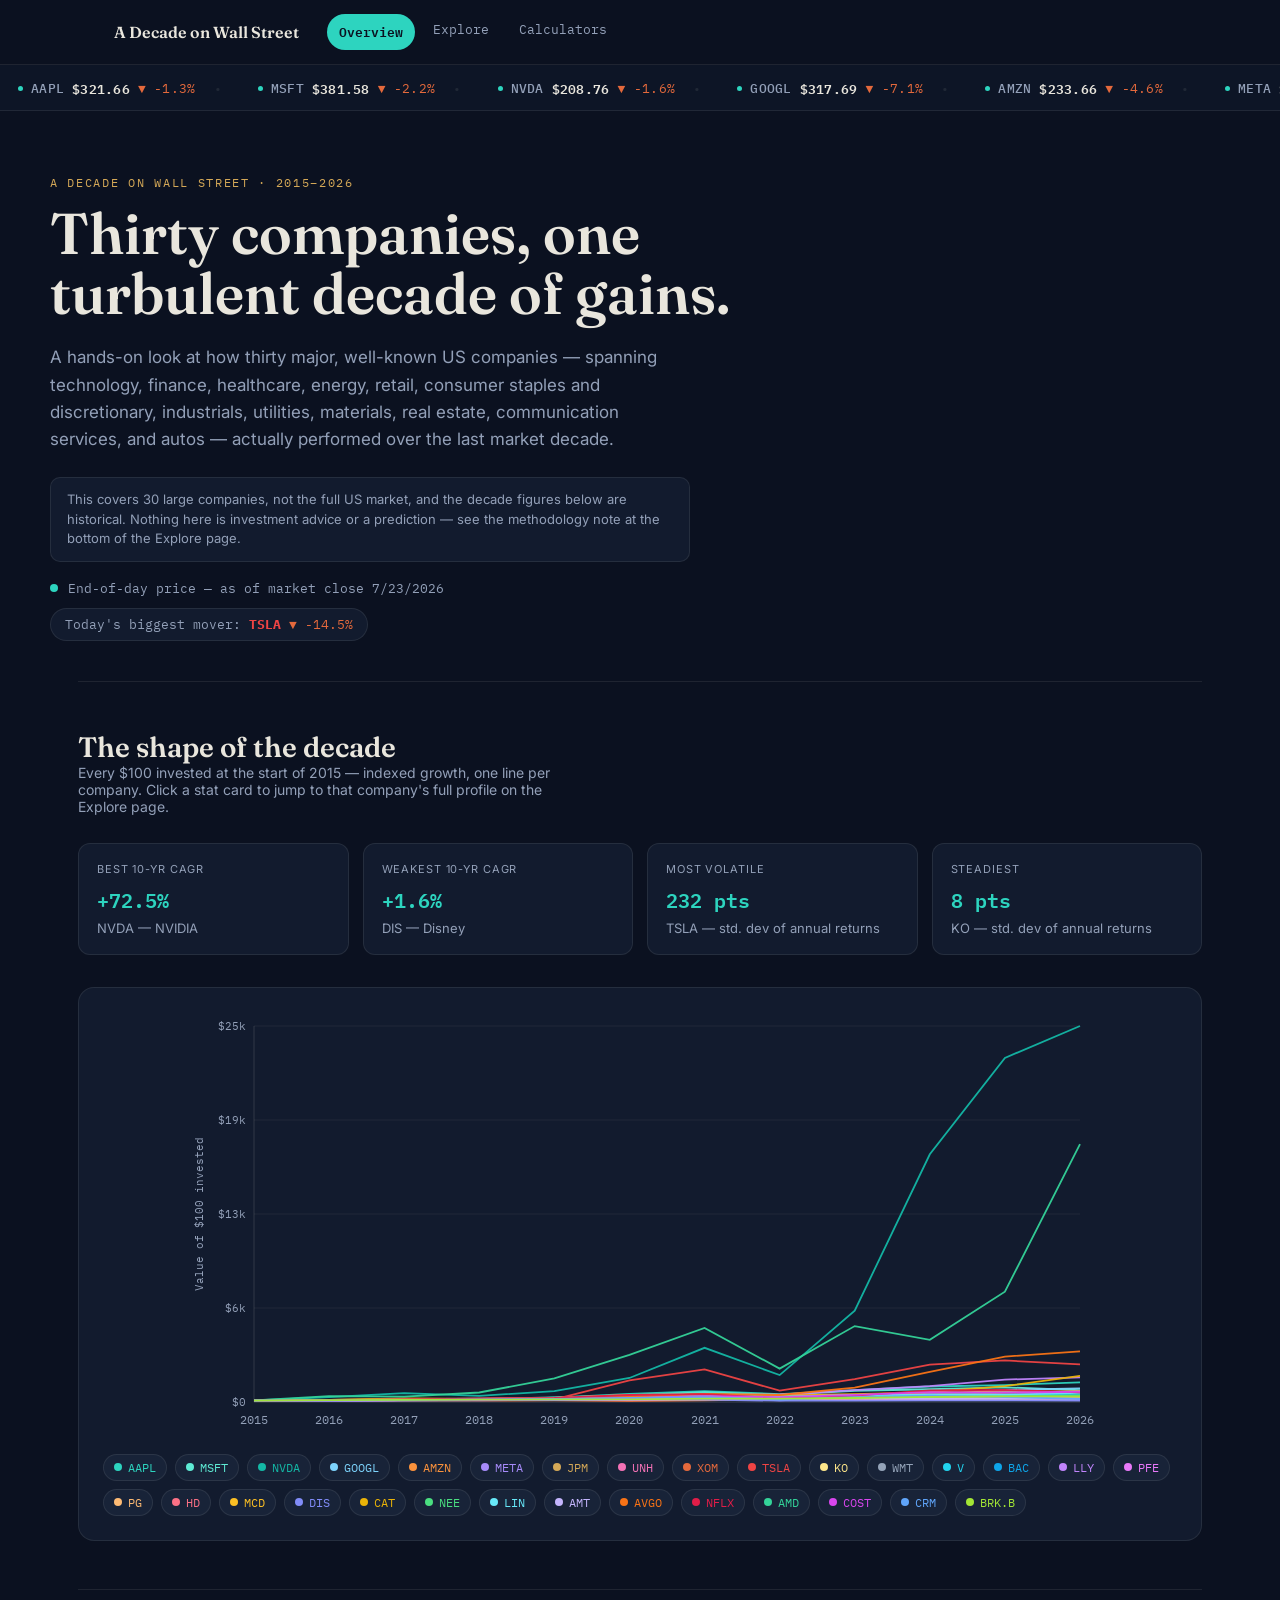
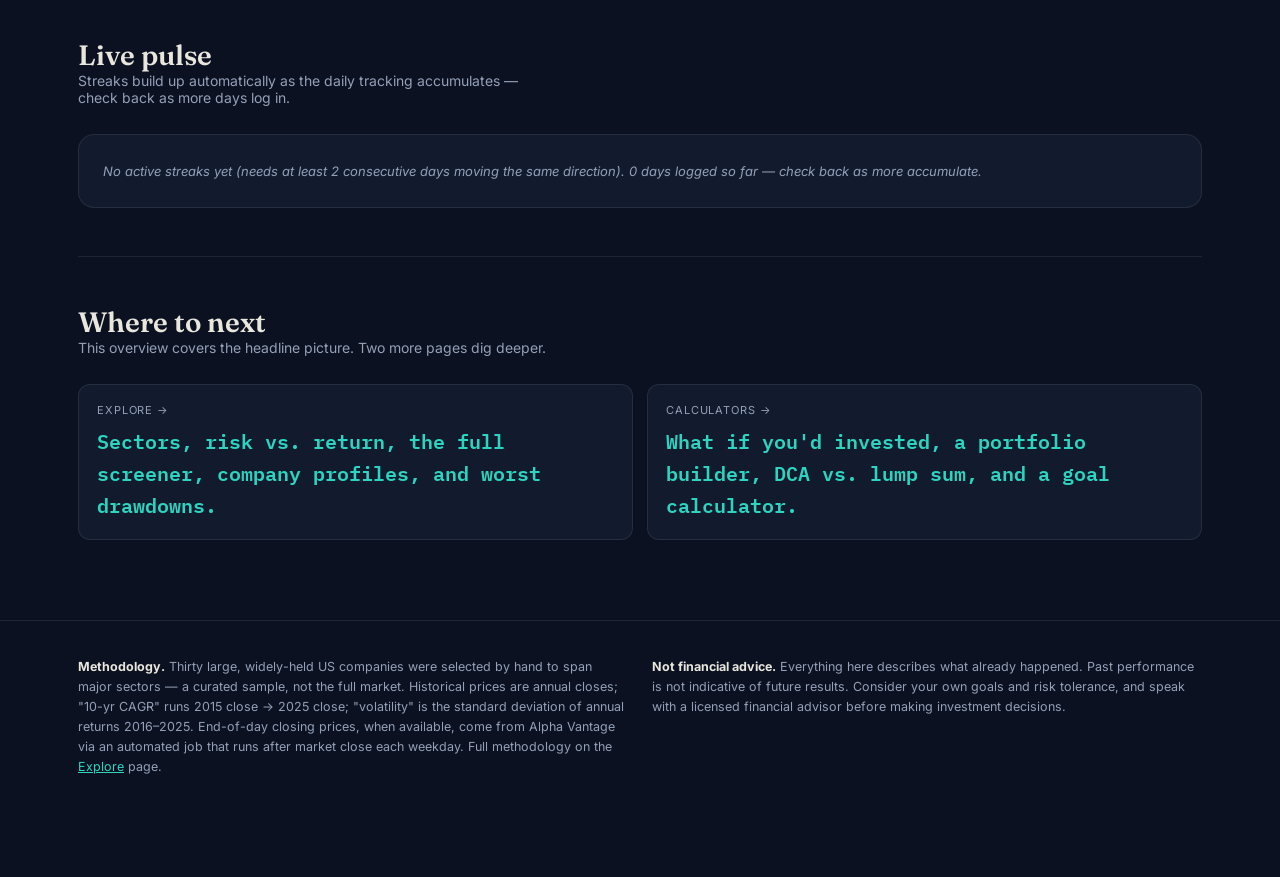
==== commit a2ee07e8: "Update index.html" ====
--- a/index.html
+++ b/index.html
@@ -81,7 +81,7 @@
  
 <footer>
   <div class="wrap foot-grid">
-    <div><strong style="color:var(--text)">Methodology.</strong> Thirty large, widely-held US companies were selected by hand to span major sectors — a curated sample, not the full market. Historical prices are annual closes; "10-yr CAGR" runs 2015 close → 2025 close; "volatility" is the standard deviation of annual returns 2016–2025. Live prices, when available, come from Alpha Vantage via an automated daily job. Full methodology on the <a href="explore.html" style="color:var(--teal)">Explore</a> page.</div>
+    <div><strong style="color:var(--text)">Methodology.</strong> Thirty large, widely-held US companies were selected by hand to span major sectors — a curated sample, not the full market. Historical prices are annual closes; "10-yr CAGR" runs 2015 close → 2025 close; "volatility" is the standard deviation of annual returns 2016–2025. End-of-day closing prices, when available, come from Alpha Vantage via an automated job that runs after market close each weekday. Full methodology on the <a href="explore.html" style="color:var(--teal)">Explore</a> page.</div>
     <div><strong style="color:var(--text)">Not financial advice.</strong> Everything here describes what already happened. Past performance is not indicative of future results. Consider your own goals and risk tolerance, and speak with a licensed financial advisor before making investment decisions.</div>
   </div>
 </footer>
--- a/styles.css
+++ b/styles.css
@@ -0,0 +1,188 @@
+:root {
+    --bg: #0B1120;
+    --surface: #121B2E;
+    --surface2: #182338;
+    --border: rgba(232,230,222,0.09);
+    --text: #E9E6DD;
+    --text-dim: #93A0B8;
+    --teal: #2DD4BF;
+    --rust: #E4693C;
+    --gold: #D4A857;
+  }
+  * { box-sizing: border-box; }
+  body {
+    background: var(--bg); color: var(--text);
+    font-family: 'Inter', sans-serif; margin: 0; padding-bottom: 4rem;
+  }
+  .mono { font-family: 'IBM Plex Mono', monospace; }
+ 
+  /* Ticker tape */
+  .tape-outer { overflow: hidden; border-bottom: 1px solid var(--border); background: #0D1526; white-space: nowrap; padding: 10px 0; }
+  .tape-track { display: inline-flex; animation: scrollTape 46s linear infinite; }
+  @keyframes scrollTape { from { transform: translateX(0); } to { transform: translateX(-50%); } }
+  .tape-item { display: inline-flex; align-items: center; gap: 8px; padding: 0 18px; font-family: 'IBM Plex Mono', monospace; font-size: 13px; letter-spacing: 0.02em; }
+  .tape-ticker { color: var(--text-dim); font-weight: 500; }
+  .tape-price { color: var(--text); font-weight: 600; }
+  .tape-val.up { color: var(--teal); }
+  .tape-val.down { color: var(--rust); }
+  .tape-val.muted { opacity: 0.65; }
+  .tape-dot { color: var(--border); margin-left: 10px; }
+  .live-pip { width: 5px; height: 5px; border-radius: 50%; background: var(--teal); animation: pulseDot 1.6s ease-in-out infinite; flex-shrink: 0; }
+  @keyframes pulseDot { 0%,100% { box-shadow: 0 0 0 0 rgba(45,212,191,0.5); } 50% { box-shadow: 0 0 0 5px rgba(45,212,191,0); } }
+ 
+  .wrap { max-width: 1180px; margin: 0 auto; padding: 0 28px; }
+  .hero { padding: 64px 0 40px; }
+  .eyebrow { font-family: 'IBM Plex Mono', monospace; font-size: 12px; letter-spacing: 0.14em; text-transform: uppercase; color: var(--gold); margin-bottom: 14px; }
+  h1.title { font-family: 'Fraunces', serif; font-size: clamp(2.2rem, 5vw, 3.6rem); font-weight: 600; line-height: 1.05; margin: 0 0 20px; max-width: 760px; }
+  .lede { font-size: 17px; line-height: 1.6; color: var(--text-dim); max-width: 640px; margin: 0 0 24px; }
+  .chip { display: inline-flex; align-items: flex-start; gap: 8px; background: var(--surface); border: 1px solid var(--border); border-radius: 10px; padding: 12px 16px; font-size: 13px; color: var(--text-dim); max-width: 640px; line-height: 1.5; }
+ 
+  .live-status { display: flex; align-items: center; gap: 10px; flex-wrap: wrap; margin: 18px 0 0; font-family: 'IBM Plex Mono', monospace; font-size: 12.5px; color: var(--text-dim); }
+  .live-dot { width: 8px; height: 8px; border-radius: 50%; background: var(--teal); flex-shrink: 0; }
+  .live-dot.on { animation: pulseDot 1.6s ease-in-out infinite; }
+  .live-dot.off { background: var(--text-dim); }
+ 
+  section { padding: 48px 0; border-top: 1px solid var(--border); }
+  .section-head { display: flex; justify-content: space-between; align-items: flex-end; margin-bottom: 28px; flex-wrap: wrap; gap: 12px; }
+  h2.section-title { font-family: 'Fraunces', serif; font-size: 28px; font-weight: 600; margin: 0; }
+  .section-sub { color: var(--text-dim); font-size: 14px; max-width: 480px; }
+ 
+  .stat-row { display: grid; grid-template-columns: repeat(4, 1fr); gap: 14px; margin-bottom: 32px; }
+  .stat-card { background: var(--surface); border: 1px solid var(--border); border-radius: 12px; padding: 18px; }
+  .stat-label { font-size: 11px; text-transform: uppercase; letter-spacing: 0.08em; color: var(--text-dim); margin-bottom: 8px; }
+  .stat-value { font-family: 'IBM Plex Mono', monospace; font-size: 20px; font-weight: 600; }
+  .stat-sub { font-size: 13px; color: var(--text-dim); margin-top: 4px; }
+ 
+  .chart-card { background: var(--surface); border: 1px solid var(--border); border-radius: 16px; padding: 24px; }
+  .legend-row { display: flex; flex-wrap: wrap; gap: 8px; margin-top: 18px; }
+  .legend-pill { display: inline-flex; align-items: center; gap: 6px; font-family: 'IBM Plex Mono', monospace; font-size: 11.5px; padding: 5px 10px; border-radius: 999px; border: 1px solid var(--border); background: var(--surface2); cursor: pointer; color: var(--text-dim); }
+  .legend-pill.active { color: var(--text); }
+  .legend-pill .sw { width: 8px; height: 8px; border-radius: 50%; }
+ 
+  .sector-list { display: flex; flex-direction: column; gap: 10px; }
+  .sector-row { display: grid; grid-template-columns: 160px 1fr 90px; align-items: center; gap: 14px; }
+  .sector-name { font-weight: 600; font-size: 14px; }
+  .sector-tickers { font-size: 11.5px; color: var(--text-dim); font-family: 'IBM Plex Mono', monospace; }
+  .sector-bar-track { background: var(--surface2); border-radius: 6px; height: 10px; overflow: hidden; }
+  .sector-bar-fill { height: 100%; border-radius: 6px; background: linear-gradient(90deg, var(--teal), #5EEAD4); }
+  .sector-cagr { font-family: 'IBM Plex Mono', monospace; font-size: 13px; text-align: right; color: var(--teal); font-weight: 600; }
+ 
+  table.screener { width: 100%; border-collapse: collapse; font-size: 13.5px; }
+  table.screener th { text-align: left; font-family: 'IBM Plex Mono', monospace; font-size: 11px; text-transform: uppercase; letter-spacing: 0.06em; color: var(--text-dim); padding: 10px 12px; border-bottom: 1px solid var(--border); cursor: pointer; user-select: none; white-space: nowrap; }
+  table.screener th:hover { color: var(--text); }
+  table.screener td { padding: 12px; border-bottom: 1px solid var(--border); vertical-align: middle; }
+  table.screener tr.row:hover td { background: var(--surface2); cursor: pointer; }
+  .row-ticker { font-family: 'IBM Plex Mono', monospace; font-weight: 700; }
+  .row-name { color: var(--text-dim); font-size: 12px; }
+  .cell-num { font-family: 'IBM Plex Mono', monospace; text-align: right; }
+  .cell-num.up { color: var(--teal); }
+  .cell-num.down { color: var(--rust); }
+  .sector-tag { font-size: 11px; padding: 3px 8px; border-radius: 999px; background: var(--surface2); color: var(--text-dim); border: 1px solid var(--border); }
+ 
+  .deepdive-grid { display: grid; grid-template-columns: 1.1fr 1fr; gap: 28px; }
+  .ticker-pills { display: flex; flex-wrap: wrap; gap: 8px; margin-bottom: 22px; }
+  .pill { font-family: 'IBM Plex Mono', monospace; font-size: 13px; font-weight: 600; padding: 7px 14px; border-radius: 8px; border: 1px solid var(--border); background: var(--surface2); cursor: pointer; color: var(--text-dim); }
+  .pill.active { color: #0B1120; border-color: transparent; }
+  .dd-name { font-family: 'Fraunces', serif; font-size: 24px; margin: 0 0 4px; }
+  .dd-sub { color: var(--text-dim); font-size: 13px; margin-bottom: 18px; }
+  .dd-blurb { font-size: 14.5px; line-height: 1.65; margin-bottom: 22px; }
+  .dd-stats { display: grid; grid-template-columns: repeat(2, 1fr); gap: 12px; }
+  .dd-stat-label { font-size: 10.5px; text-transform: uppercase; letter-spacing: .06em; color: var(--text-dim); }
+  .dd-stat-value { font-family: 'IBM Plex Mono', monospace; font-size: 17px; font-weight: 600; margin-top: 3px; }
+  .dd-stat-delta { font-size: 12px; margin-top: 2px; }
+ 
+  .spark-section { margin-top: 22px; padding-top: 18px; border-top: 1px solid var(--border); }
+  .spark-svg { width: 100%; height: 60px; display: block; }
+  .spark-caption { font-family: 'IBM Plex Mono', monospace; font-size: 11px; color: var(--text-dim); margin-top: 6px; }
+  .spark-empty { font-size: 12.5px; color: var(--text-dim); font-style: italic; padding: 10px 0; }
+ 
+  .mover-banner {
+    display: inline-flex; align-items: center; gap: 8px; margin-top: 12px;
+    font-family: 'IBM Plex Mono', monospace; font-size: 13px;
+    background: var(--surface); border: 1px solid var(--border); border-radius: 999px;
+    padding: 7px 14px;
+  }
+  .mover-banner .mv-label { color: var(--text-dim); }
+  .mover-banner .mv-ticker { font-weight: 700; }
+ 
+  .pulse-empty { font-size: 13px; color: var(--text-dim); font-style: italic; padding: 4px 0; }
+  .pulse-grid { display: flex; flex-wrap: wrap; gap: 10px; }
+  .pulse-badge {
+    display: inline-flex; align-items: center; gap: 8px;
+    background: var(--surface2); border: 1px solid var(--border); border-radius: 10px;
+    padding: 10px 14px; font-family: 'IBM Plex Mono', monospace; font-size: 13px;
+  }
+  .pulse-badge .pb-ticker { font-weight: 700; }
+  .pulse-badge .pb-streak.up { color: var(--teal); }
+  .pulse-badge .pb-streak.down { color: var(--rust); }
+ 
+  table.corr-table { border-collapse: collapse; font-family: 'IBM Plex Mono', monospace; font-size: 11.5px; }
+  table.corr-table th, table.corr-table td { padding: 7px 9px; text-align: center; white-space: nowrap; }
+  table.corr-table thead th { color: var(--text-dim); font-weight: 500; border-bottom: 1px solid var(--border); }
+  table.corr-table tbody th { color: var(--text-dim); font-weight: 500; text-align: left; border-right: 1px solid var(--border); }
+  table.corr-table td { color: var(--text); border-radius: 4px; }
+ 
+  .whatif-controls { display: flex; flex-wrap: wrap; gap: 20px; align-items: flex-end; margin-bottom: 24px; }
+  .whatif-controls label { display: flex; flex-direction: column; gap: 6px; font-size: 11px; text-transform: uppercase; letter-spacing: 0.06em; color: var(--text-dim); font-family: 'IBM Plex Mono', monospace; }
+  .whatif-controls input, .whatif-controls select {
+    background: var(--surface2); border: 1px solid var(--border); color: var(--text);
+    font-family: 'IBM Plex Mono', monospace; font-size: 14px; padding: 9px 12px; border-radius: 8px;
+    min-width: 140px;
+  }
+  .whatif-controls input:focus, .whatif-controls select:focus { outline: 1px solid var(--teal); }
+  .wi-headline { font-size: 14px; color: var(--text-dim); }
+  .wi-value { font-family: 'Fraunces', serif; font-size: 40px; font-weight: 600; margin: 6px 0; }
+  .wi-gain { font-family: 'IBM Plex Mono', monospace; font-size: 14px; }
+  .wi-gain.up { color: var(--teal); }
+  .wi-gain.down { color: var(--rust); }
+ 
+  footer { border-top: 1px solid var(--border); padding: 36px 0; }
+  .foot-grid { display: grid; grid-template-columns: 1fr 1fr; gap: 24px; font-size: 12.5px; color: var(--text-dim); line-height: 1.6; }
+ 
+  @media (max-width: 860px) {
+    .stat-row { grid-template-columns: repeat(2, 1fr); }
+    .deepdive-grid { grid-template-columns: 1fr; }
+    .foot-grid { grid-template-columns: 1fr; }
+  }
+ 
+ 
+/* ---------------------------------------------------------------------
+   NAV (shared across all pages)
+--------------------------------------------------------------------- */
+.site-nav {
+  border-bottom: 1px solid var(--border);
+  background: var(--bg);
+  position: sticky;
+  top: 0;
+  z-index: 20;
+}
+.site-nav-inner {
+  max-width: 1100px;
+  margin: 0 auto;
+  padding: 14px 24px;
+  display: flex;
+  align-items: center;
+  gap: 28px;
+  flex-wrap: wrap;
+}
+.site-nav-brand {
+  font-family: "Fraunces", serif;
+  font-weight: 600;
+  font-size: 16px;
+  color: var(--text);
+  text-decoration: none;
+  white-space: nowrap;
+}
+.site-nav-links { display: flex; gap: 6px; }
+.site-nav-links a {
+  font-family: "IBM Plex Mono", monospace;
+  font-size: 12.5px;
+  color: var(--text-dim);
+  text-decoration: none;
+  padding: 7px 12px;
+  border-radius: 999px;
+  transition: color 0.15s, background 0.15s;
+}
+.site-nav-links a:hover { color: var(--text); background: var(--surface2); }
+.site-nav-links a.active { color: var(--bg); background: var(--teal); font-weight: 600; }
+ 
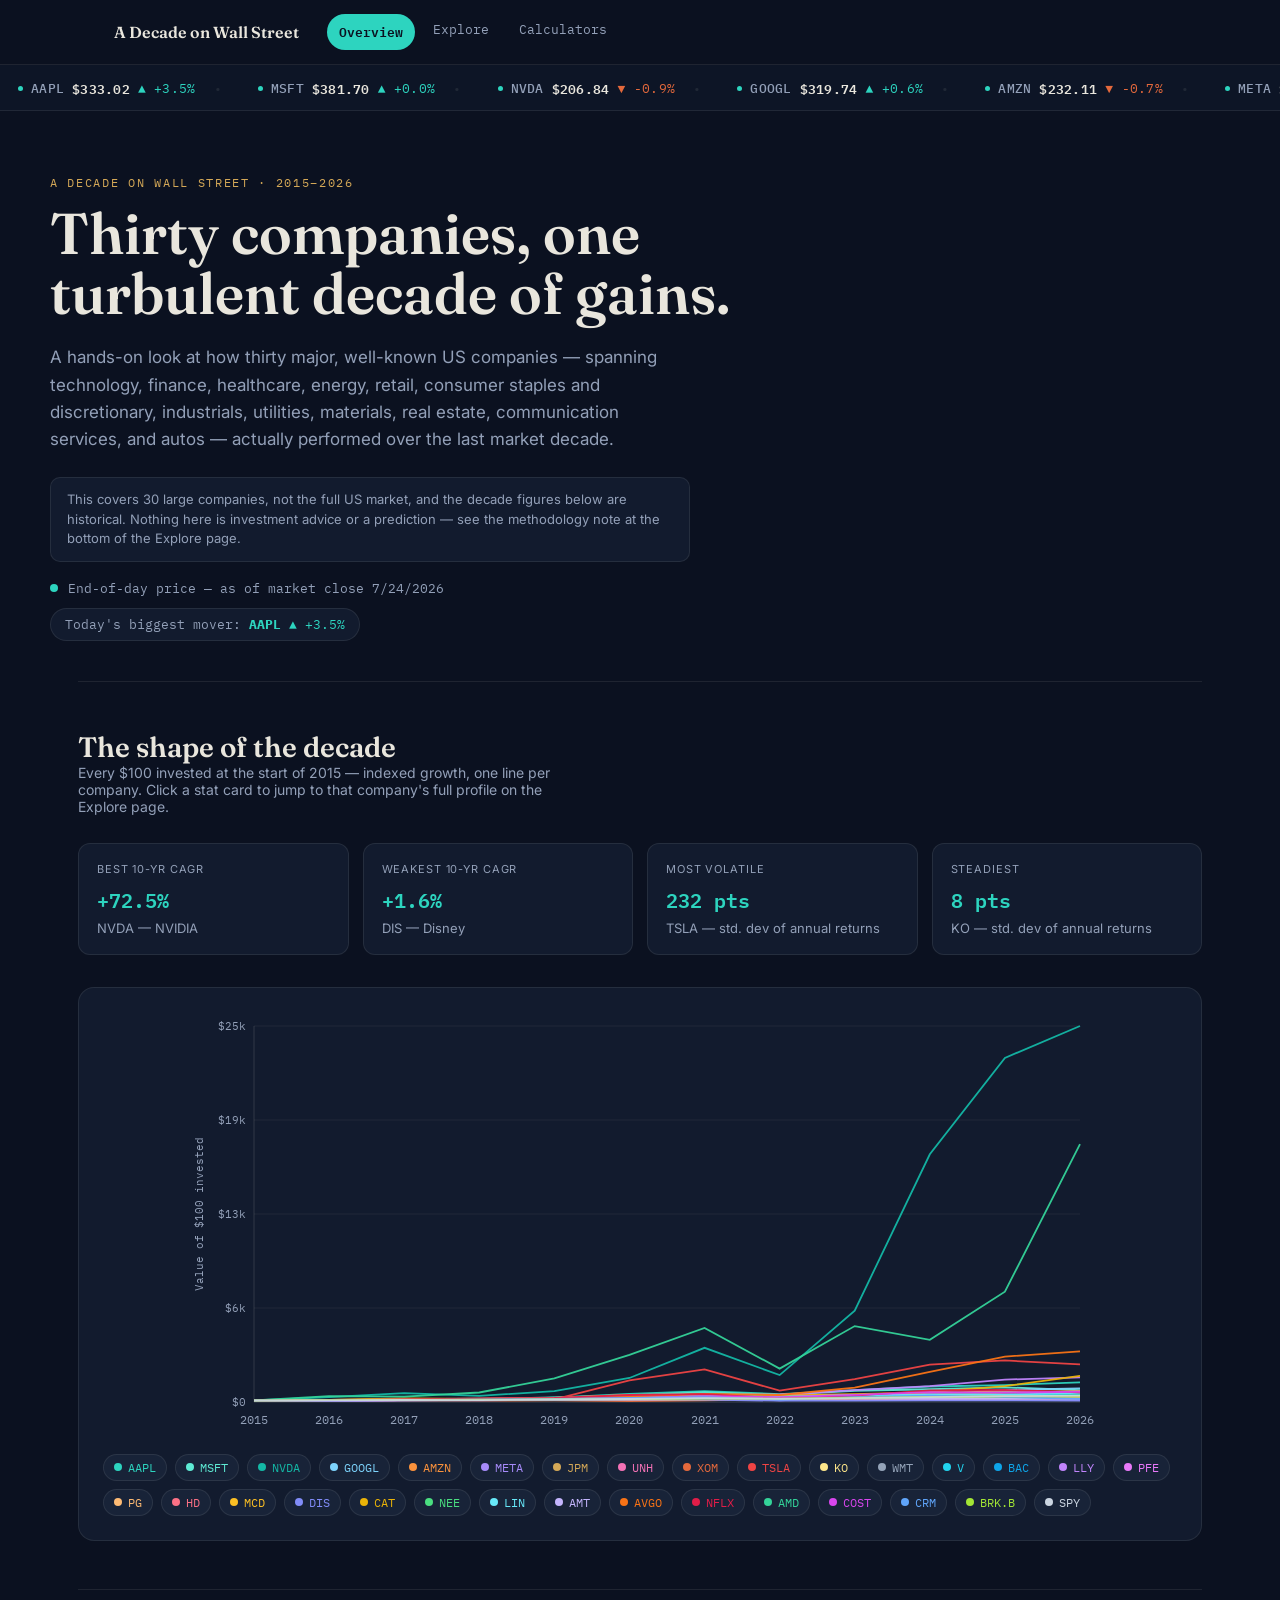
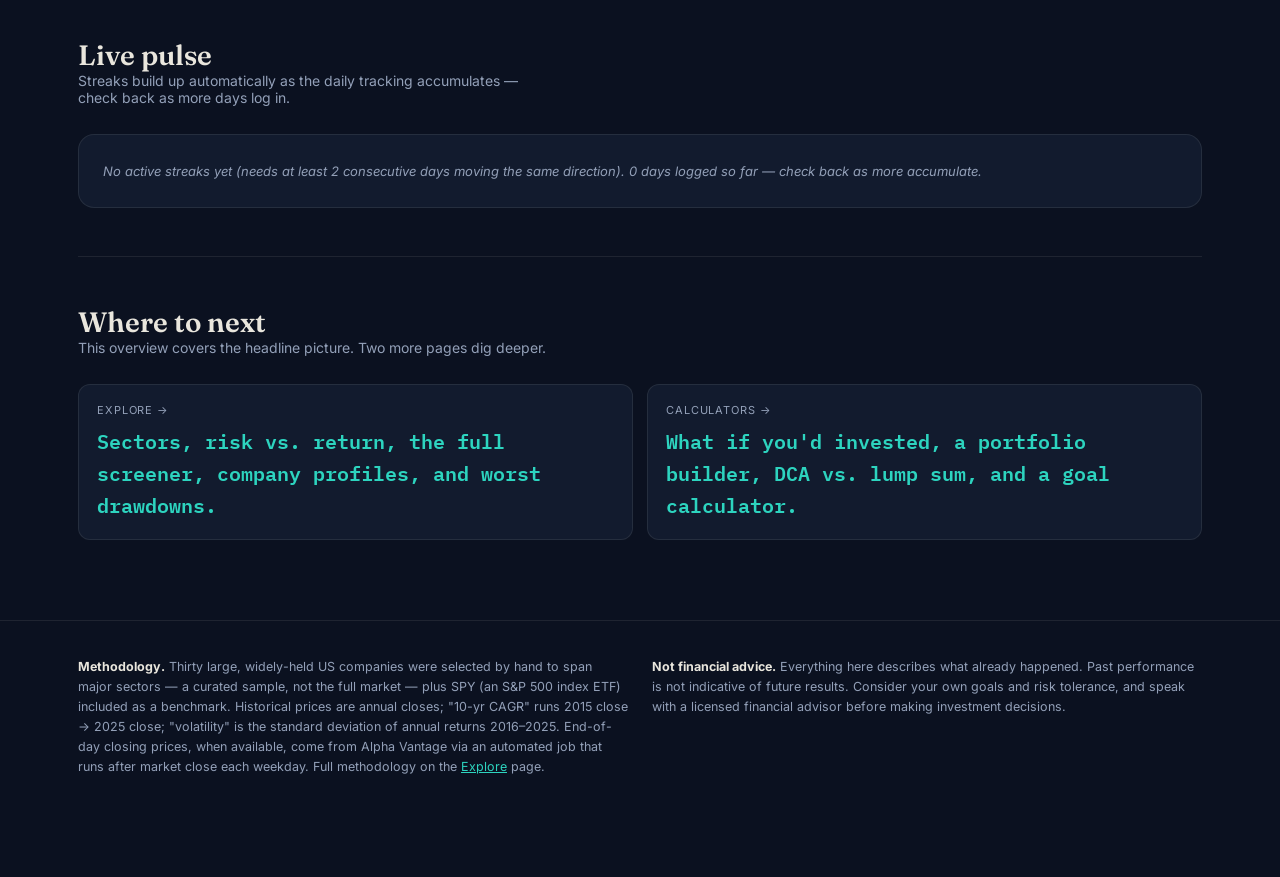
==== commit b1bc49db: "Update methodology description in footer" ====
--- a/index.html
+++ b/index.html
@@ -81,7 +81,7 @@
  
 <footer>
   <div class="wrap foot-grid">
-    <div><strong style="color:var(--text)">Methodology.</strong> Thirty large, widely-held US companies were selected by hand to span major sectors — a curated sample, not the full market. Historical prices are annual closes; "10-yr CAGR" runs 2015 close → 2025 close; "volatility" is the standard deviation of annual returns 2016–2025. End-of-day closing prices, when available, come from Alpha Vantage via an automated job that runs after market close each weekday. Full methodology on the <a href="explore.html" style="color:var(--teal)">Explore</a> page.</div>
+    <div><strong style="color:var(--text)">Methodology.</strong> Thirty large, widely-held US companies were selected by hand to span major sectors — a curated sample, not the full market — plus SPY (an S&P 500 index ETF) included as a benchmark. Historical prices are annual closes; "10-yr CAGR" runs 2015 close → 2025 close; "volatility" is the standard deviation of annual returns 2016–2025. End-of-day closing prices, when available, come from Alpha Vantage via an automated job that runs after market close each weekday. Full methodology on the <a href="explore.html" style="color:var(--teal)">Explore</a> page.</div>
     <div><strong style="color:var(--text)">Not financial advice.</strong> Everything here describes what already happened. Past performance is not indicative of future results. Consider your own goals and risk tolerance, and speak with a licensed financial advisor before making investment decisions.</div>
   </div>
 </footer>
@@ -261,3 +261,4 @@
 </body>
 </html>
  
+ 
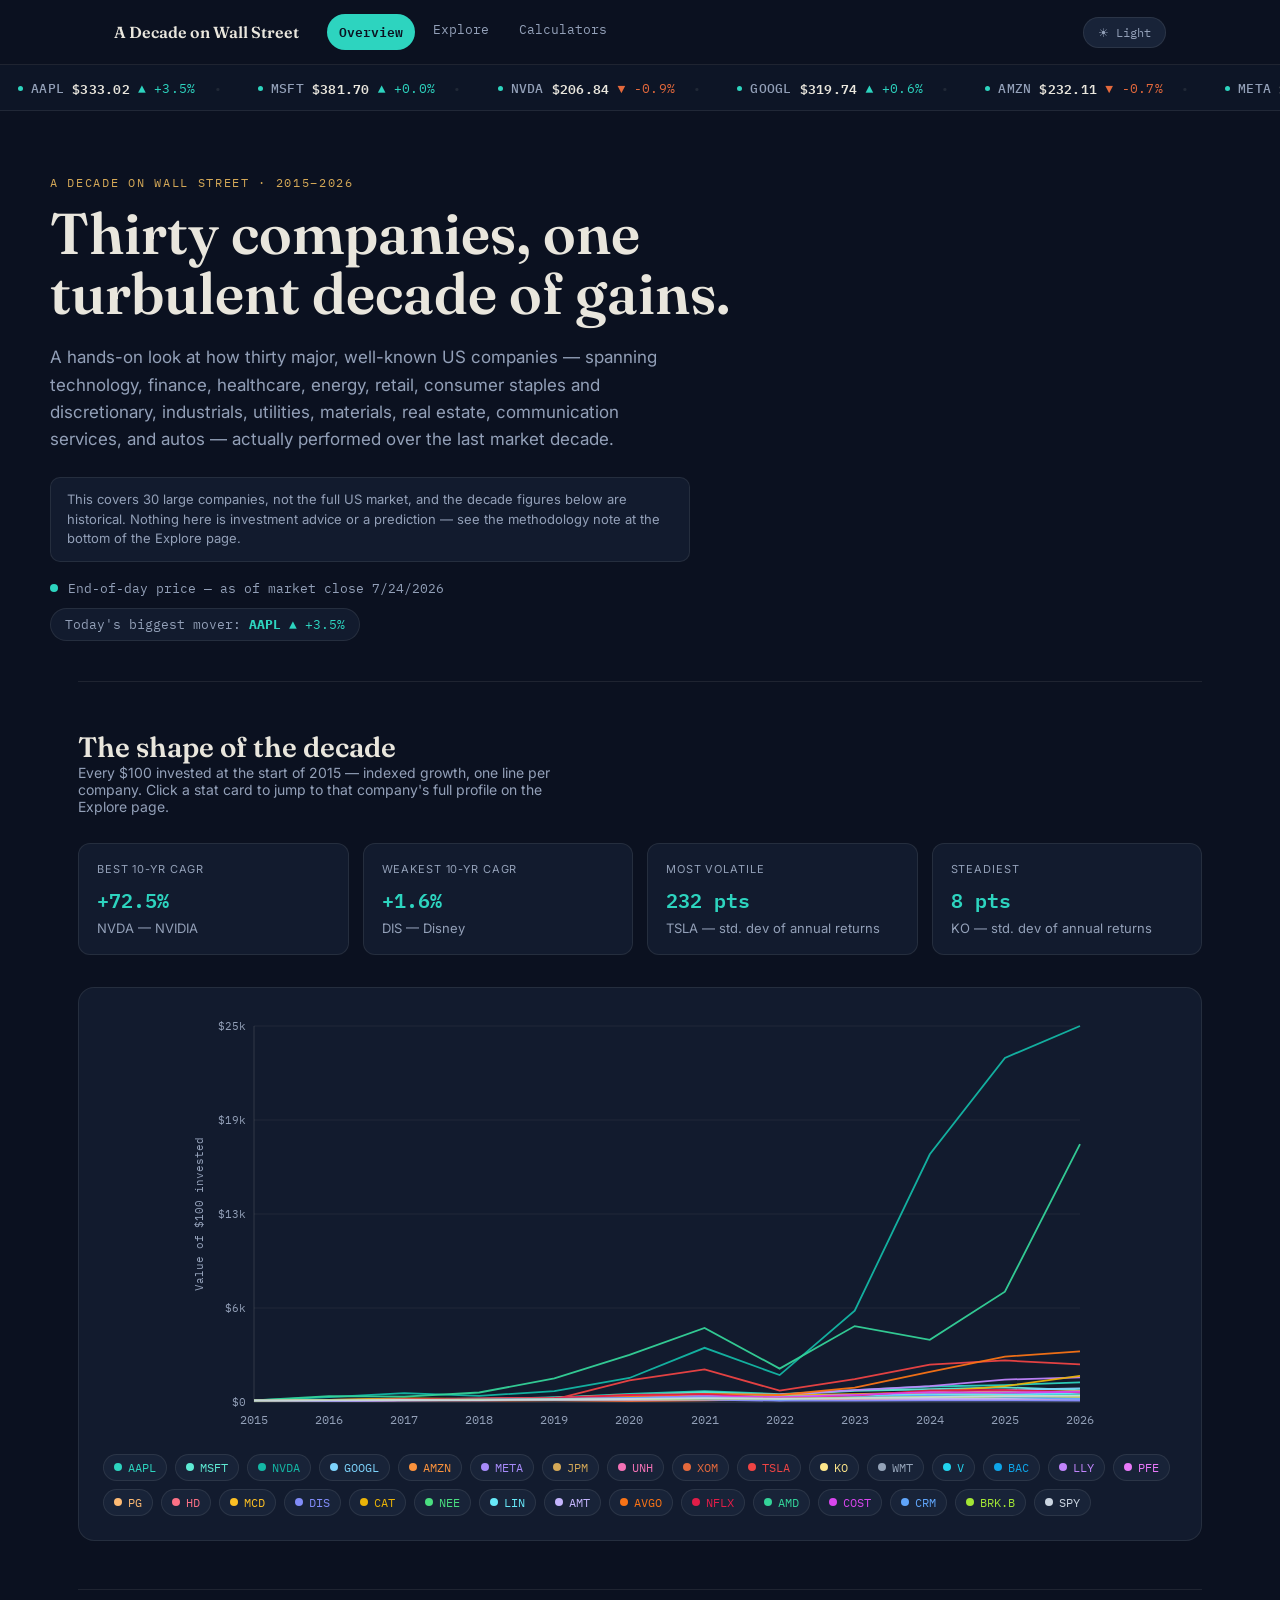
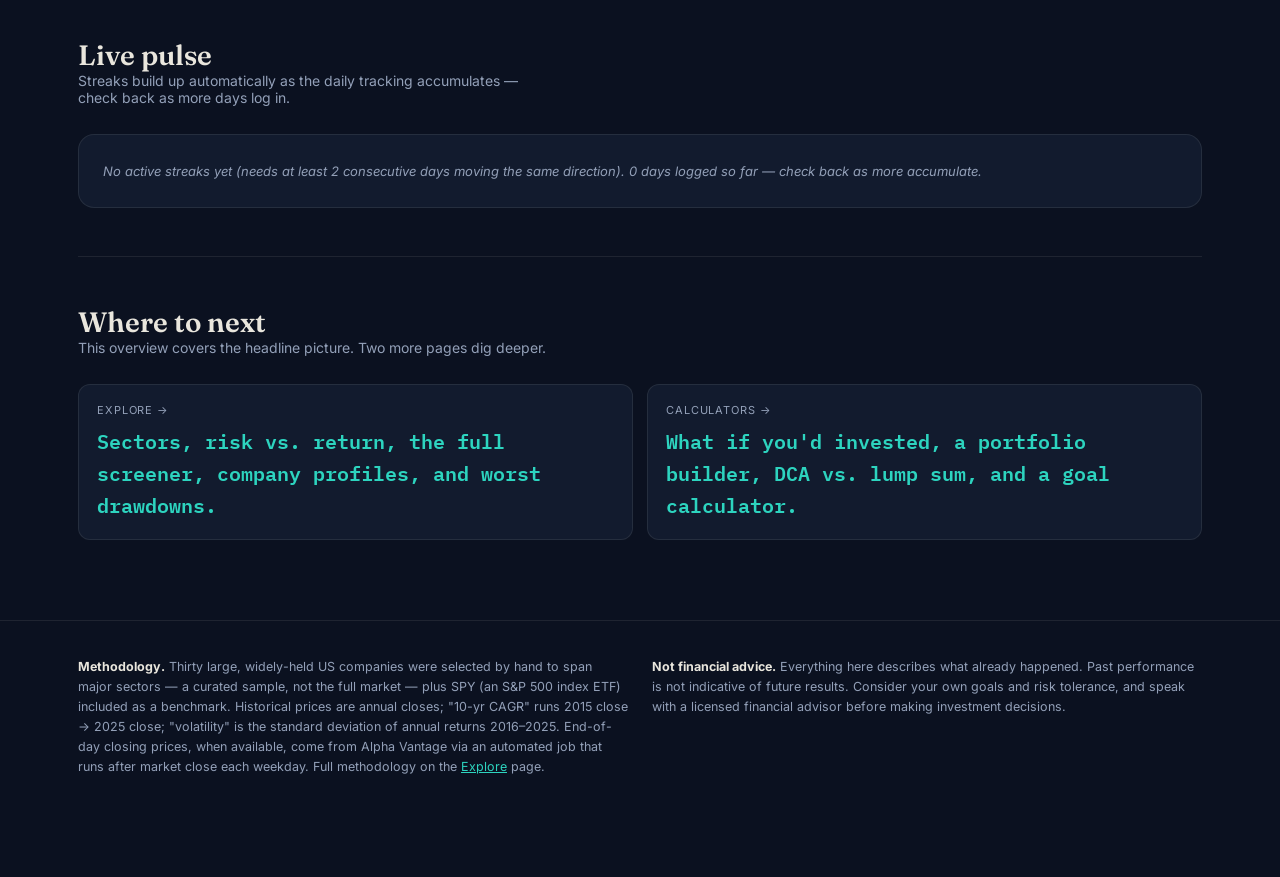
==== commit 38ad9577: "Update index.html" ====
--- a/index.html
+++ b/index.html
@@ -1,6 +1,7 @@
 <!DOCTYPE html>
 <html lang="en">
 <head>
+<script>if(localStorage.getItem("sd_theme")==="light"){document.documentElement.classList.add("light");}</script>
 <meta charset="UTF-8">
 <meta name="viewport" content="width=device-width, initial-scale=1.0">
 <title>A Decade on Wall Street — Overview</title>
@@ -18,6 +19,7 @@
       <a href="explore.html">Explore</a>
       <a href="calculators.html">Calculators</a>
     </div>
+    <button id="themeToggle" class="theme-toggle-btn">☀ Light</button>
   </div>
 </nav>
  
@@ -256,9 +258,11 @@
 --------------------------------------------------------------------- */
 renderStatRow();
 renderGrowthChart();
+initThemeToggle();
 loadLivePrices();
 </script>
 </body>
 </html>
  
  
+ 
--- a/styles.css
+++ b/styles.css
@@ -8,7 +8,21 @@
     --teal: #2DD4BF;
     --rust: #E4693C;
     --gold: #D4A857;
-  }
+    --tape-bg: #0D1526;
+  }
+  html.light {
+    --bg: #F7F6F2;
+    --surface: #FFFFFF;
+    --surface2: #F0EFE9;
+    --border: rgba(11,17,32,0.10);
+    --text: #16181D;
+    --text-dim: #5B6472;
+    --teal: #0F9C89;
+    --rust: #C24A26;
+    --gold: #A9791F;
+    --tape-bg: #EFEEE7;
+  }
+  html, body { transition: background 0.2s ease, color 0.2s ease; }
   * { box-sizing: border-box; }
   body {
     background: var(--bg); color: var(--text);
@@ -17,7 +31,7 @@
   .mono { font-family: 'IBM Plex Mono', monospace; }
  
   /* Ticker tape */
-  .tape-outer { overflow: hidden; border-bottom: 1px solid var(--border); background: #0D1526; white-space: nowrap; padding: 10px 0; }
+  .tape-outer { overflow: hidden; border-bottom: 1px solid var(--border); background: var(--tape-bg); white-space: nowrap; padding: 10px 0; }
   .tape-track { display: inline-flex; animation: scrollTape 46s linear infinite; }
   @keyframes scrollTape { from { transform: translateX(0); } to { transform: translateX(-50%); } }
   .tape-item { display: inline-flex; align-items: center; gap: 8px; padding: 0 18px; font-family: 'IBM Plex Mono', monospace; font-size: 13px; letter-spacing: 0.02em; }
@@ -186,3 +200,44 @@
 .site-nav-links a:hover { color: var(--text); background: var(--surface2); }
 .site-nav-links a.active { color: var(--bg); background: var(--teal); font-weight: 600; }
  
+.theme-toggle-btn {
+  margin-left: auto;
+  font-family: "IBM Plex Mono", monospace;
+  font-size: 12px;
+  color: var(--text-dim);
+  background: var(--surface2);
+  border: 1px solid var(--border);
+  border-radius: 999px;
+  padding: 7px 14px;
+  cursor: pointer;
+  transition: color 0.15s, background 0.15s;
+}
+.theme-toggle-btn:hover { color: var(--text); background: var(--border); }
+ 
+/* Watchlist star */
+.star-btn {
+  background: none;
+  border: none;
+  cursor: pointer;
+  font-size: 16px;
+  line-height: 1;
+  padding: 2px 6px;
+  color: var(--text-dim);
+  transition: color 0.15s, transform 0.1s;
+}
+.star-btn:hover { transform: scale(1.15); }
+.star-btn.active { color: var(--gold); }
+.watchlist-filter-btn {
+  font-family: "IBM Plex Mono", monospace;
+  font-size: 12.5px;
+  color: var(--text-dim);
+  background: var(--surface2);
+  border: 1px solid var(--border);
+  border-radius: 999px;
+  padding: 8px 14px;
+  cursor: pointer;
+  white-space: nowrap;
+  align-self: flex-end;
+}
+.watchlist-filter-btn.active { color: var(--bg); background: var(--gold); border-color: transparent; font-weight: 600; }
+ 
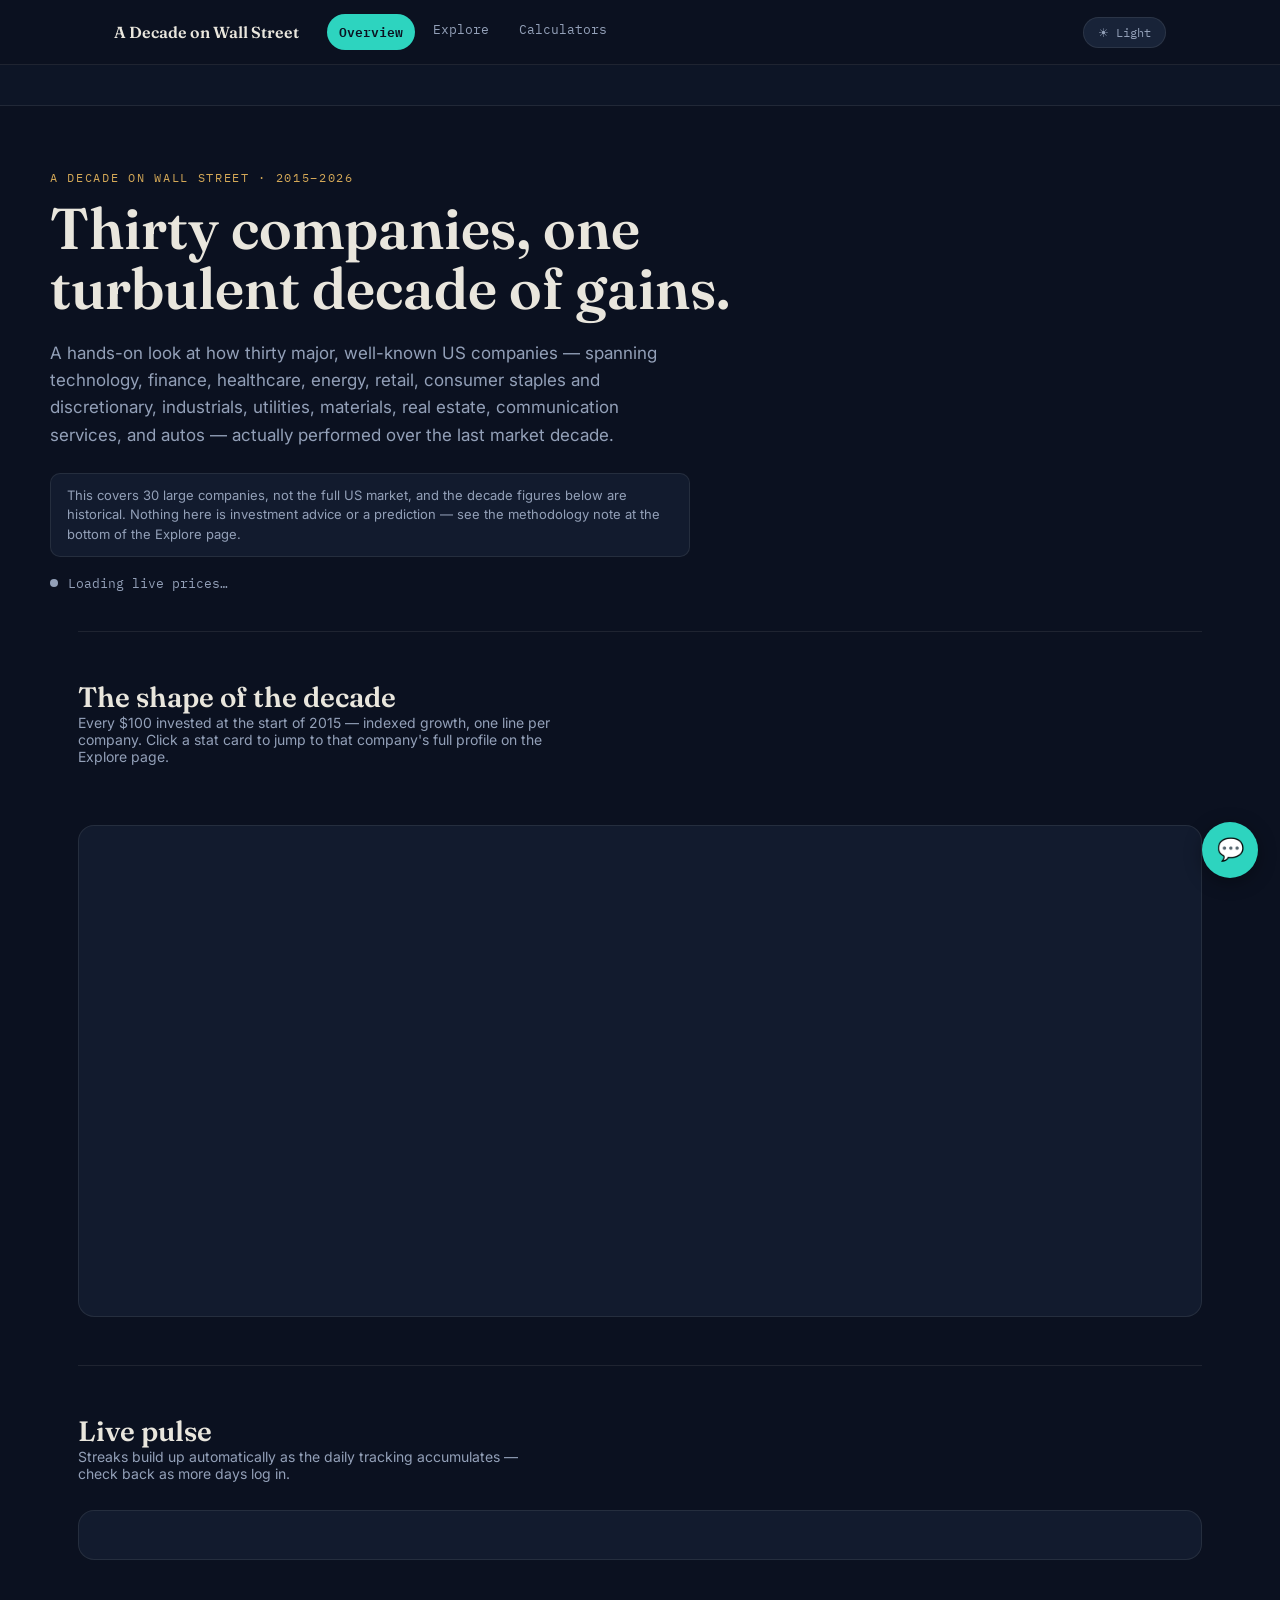
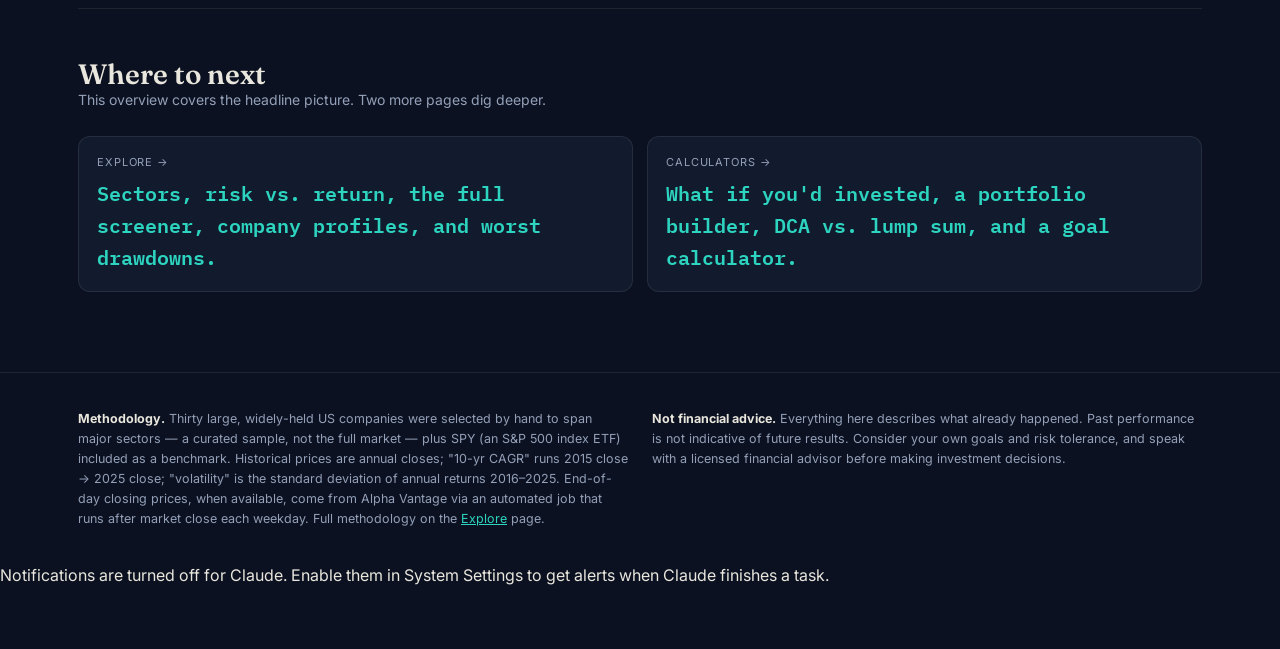
==== commit ad41c6a7: "Update index.html" ====
--- a/index.html
+++ b/index.html
@@ -87,6 +87,30 @@
     <div><strong style="color:var(--text)">Not financial advice.</strong> Everything here describes what already happened. Past performance is not indicative of future results. Consider your own goals and risk tolerance, and speak with a licensed financial advisor before making investment decisions.</div>
   </div>
 </footer>
+ 
+ 
+<button id="assistantToggle" class="assistant-toggle" title="Ask the data">💬</button>
+<div id="assistantPanel" class="assistant-panel">
+  <div class="assistant-header">
+    <div>
+      <div class="assistant-header-title">Ask the data</div>
+      <div class="assistant-header-sub">Rule-based · not a real AI · only knows this dataset</div>
+    </div>
+    <button id="assistantClose" class="assistant-close">✕</button>
+  </div>
+  <div id="assistantMessages" class="assistant-messages"></div>
+  <div class="assistant-chips">
+    <span class="assistant-chip">Best performer?</span>
+    <span class="assistant-chip">Most volatile?</span>
+    <span class="assistant-chip">Compare AAPL vs MSFT</span>
+    <span class="assistant-chip">Worst drawdown?</span>
+  </div>
+  <form id="assistantForm" class="assistant-form">
+    <input id="assistantInput" type="text" placeholder="Ask about a ticker, e.g. \"How did NVDA do?\"" autocomplete="off">
+    <button type="submit">Ask</button>
+  </form>
+  <div class="assistant-disclaimer">Answers come from historical data on this site, not real-time research or advice. Not a substitute for professional financial guidance.</div>
+</div>
  
 <script src="data.js"></script>
 <script>
@@ -259,6 +283,7 @@
 renderStatRow();
 renderGrowthChart();
 initThemeToggle();
+initAssistant();
 loadLivePrices();
 </script>
 </body>
@@ -266,3 +291,5 @@
  
  
  
+ 
+Notifications are turned off for Claude. Enable them in System Settings to get alerts when Claude finishes a task.
--- a/styles.css
+++ b/styles.css
@@ -241,3 +241,158 @@
 }
 .watchlist-filter-btn.active { color: var(--bg); background: var(--gold); border-color: transparent; font-weight: 600; }
  
+ 
+/* ---------------------------------------------------------------------
+   ASK THE DATA — floating assistant widget
+--------------------------------------------------------------------- */
+.assistant-toggle {
+  position: fixed;
+  bottom: 22px;
+  right: 22px;
+  z-index: 40;
+  width: 56px;
+  height: 56px;
+  border-radius: 50%;
+  background: var(--teal);
+  color: var(--bg);
+  border: none;
+  font-size: 22px;
+  cursor: pointer;
+  box-shadow: 0 4px 18px rgba(0,0,0,0.35);
+  display: flex;
+  align-items: center;
+  justify-content: center;
+  transition: transform 0.15s;
+}
+.assistant-toggle:hover { transform: scale(1.06); }
+ 
+.assistant-panel {
+  position: fixed;
+  bottom: 90px;
+  right: 22px;
+  z-index: 40;
+  width: min(360px, calc(100vw - 44px));
+  max-height: min(520px, calc(100vh - 140px));
+  background: var(--surface);
+  border: 1px solid var(--border);
+  border-radius: 16px;
+  box-shadow: 0 12px 40px rgba(0,0,0,0.45);
+  display: flex;
+  flex-direction: column;
+  opacity: 0;
+  transform: translateY(12px) scale(0.98);
+  pointer-events: none;
+  transition: opacity 0.15s, transform 0.15s;
+}
+.assistant-panel.open {
+  opacity: 1;
+  transform: translateY(0) scale(1);
+  pointer-events: auto;
+}
+.assistant-header {
+  display: flex;
+  align-items: center;
+  justify-content: space-between;
+  padding: 14px 16px;
+  border-bottom: 1px solid var(--border);
+}
+.assistant-header-title {
+  font-family: "Fraunces", serif;
+  font-weight: 600;
+  font-size: 15px;
+  color: var(--text);
+}
+.assistant-header-sub {
+  font-family: "IBM Plex Mono", monospace;
+  font-size: 10.5px;
+  color: var(--text-dim);
+}
+.assistant-close {
+  background: none;
+  border: none;
+  color: var(--text-dim);
+  font-size: 18px;
+  cursor: pointer;
+  padding: 2px 6px;
+}
+.assistant-close:hover { color: var(--text); }
+.assistant-messages {
+  flex: 1;
+  overflow-y: auto;
+  padding: 14px 16px;
+  display: flex;
+  flex-direction: column;
+  gap: 10px;
+  min-height: 160px;
+}
+.assistant-msg {
+  font-size: 13px;
+  line-height: 1.5;
+  padding: 10px 12px;
+  border-radius: 10px;
+  max-width: 90%;
+}
+.assistant-msg.bot {
+  background: var(--surface2);
+  color: var(--text);
+  align-self: flex-start;
+  border: 1px solid var(--border);
+}
+.assistant-msg.user {
+  background: var(--teal);
+  color: var(--bg);
+  align-self: flex-end;
+  font-weight: 500;
+}
+.assistant-msg a { color: inherit; text-decoration: underline; }
+.assistant-chips {
+  display: flex;
+  flex-wrap: wrap;
+  gap: 6px;
+  padding: 0 16px 10px;
+}
+.assistant-chip {
+  font-family: "IBM Plex Mono", monospace;
+  font-size: 11px;
+  color: var(--text-dim);
+  background: var(--surface2);
+  border: 1px solid var(--border);
+  border-radius: 999px;
+  padding: 5px 10px;
+  cursor: pointer;
+}
+.assistant-chip:hover { color: var(--text); }
+.assistant-form {
+  display: flex;
+  gap: 8px;
+  padding: 12px 16px;
+  border-top: 1px solid var(--border);
+}
+.assistant-form input {
+  flex: 1;
+  background: var(--surface2);
+  border: 1px solid var(--border);
+  border-radius: 8px;
+  padding: 9px 10px;
+  color: var(--text);
+  font-family: 'Inter', sans-serif;
+  font-size: 13px;
+}
+.assistant-form button {
+  background: var(--teal);
+  color: var(--bg);
+  border: none;
+  border-radius: 8px;
+  padding: 9px 14px;
+  font-weight: 600;
+  cursor: pointer;
+  font-size: 13px;
+}
+.assistant-disclaimer {
+  font-size: 10px;
+  color: var(--text-dim);
+  padding: 0 16px 12px;
+  line-height: 1.4;
+}
+ 
+Notifications are turned off for Claude. Enable them in System Settings to get alerts when Claude finishes a task.
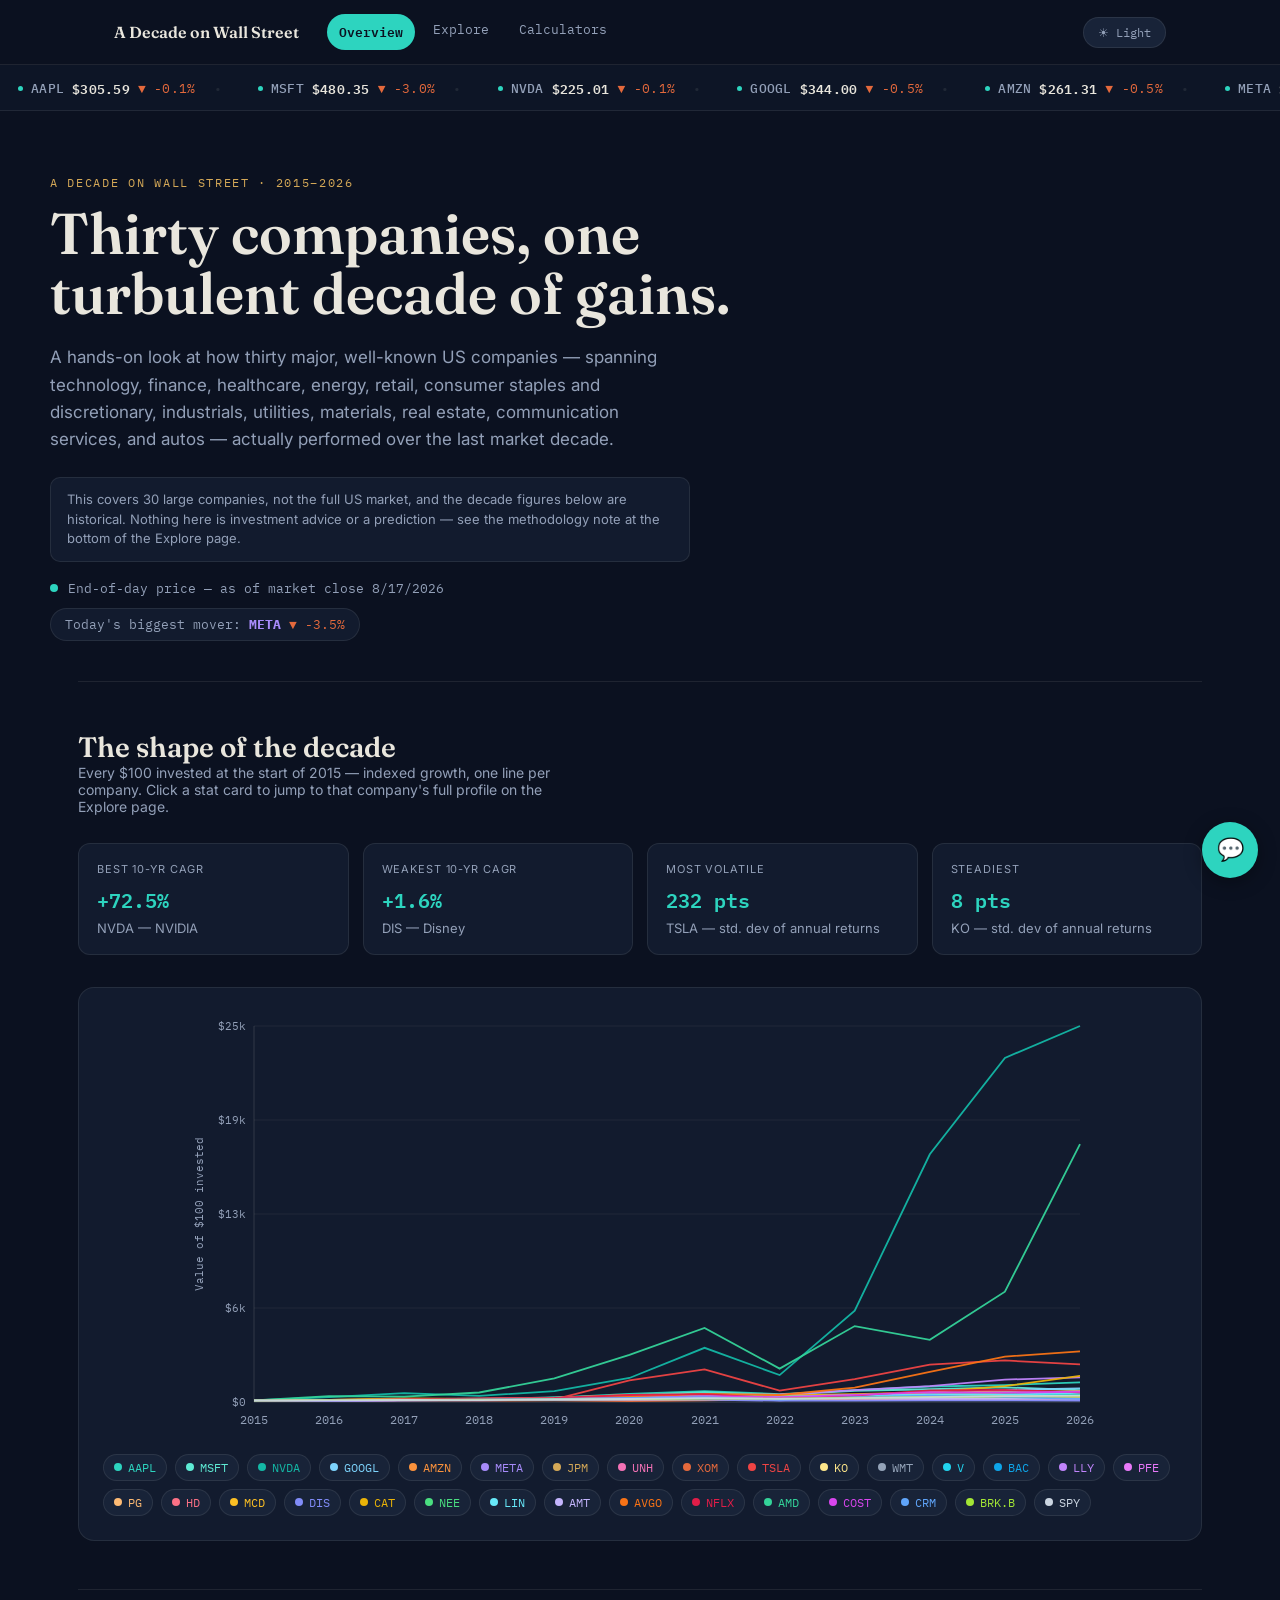
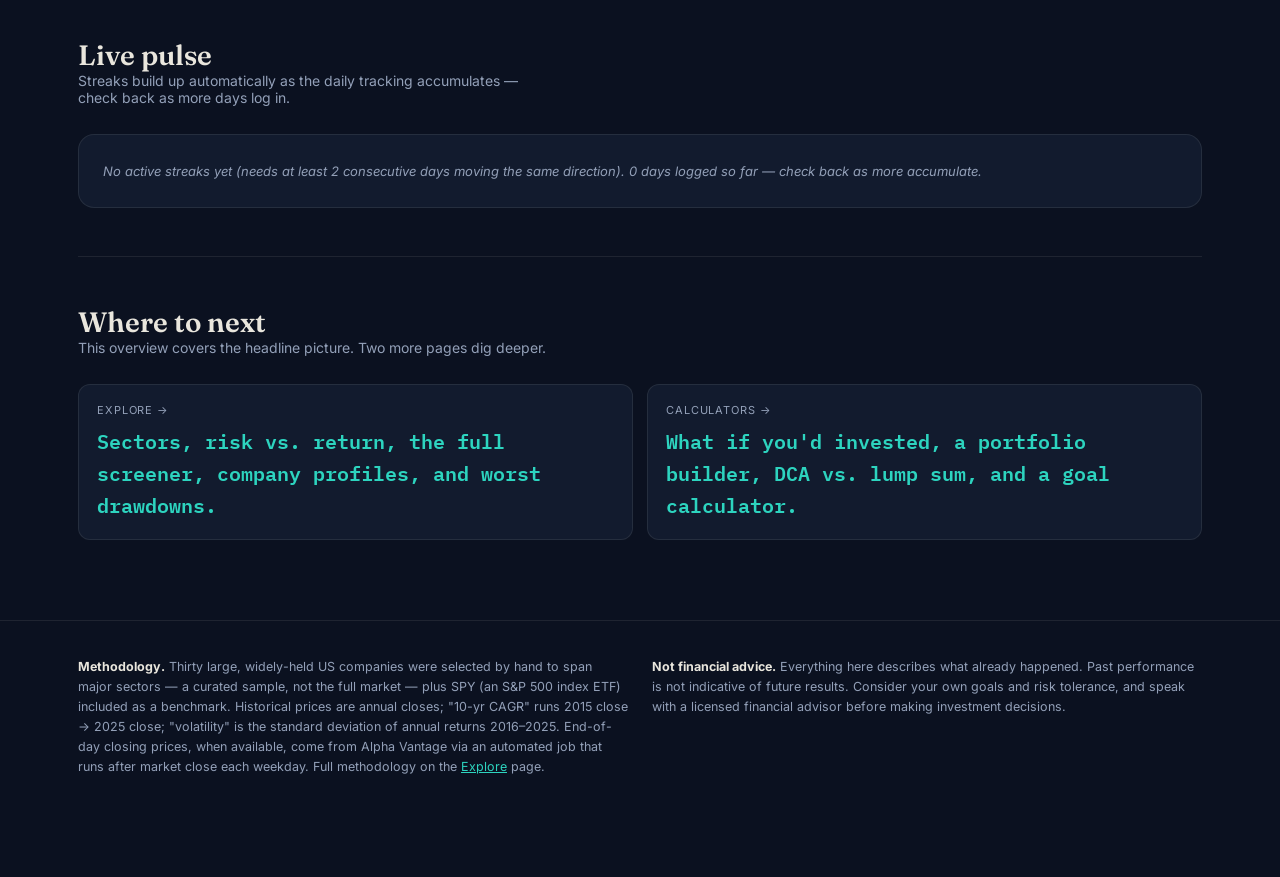
==== commit b751067a: "Remove notification message for Claude Remove notification message for Claude." ====
--- a/index.html
+++ b/index.html
@@ -292,4 +292,4 @@
  
  
  
-Notifications are turned off for Claude. Enable them in System Settings to get alerts when Claude finishes a task.
+
